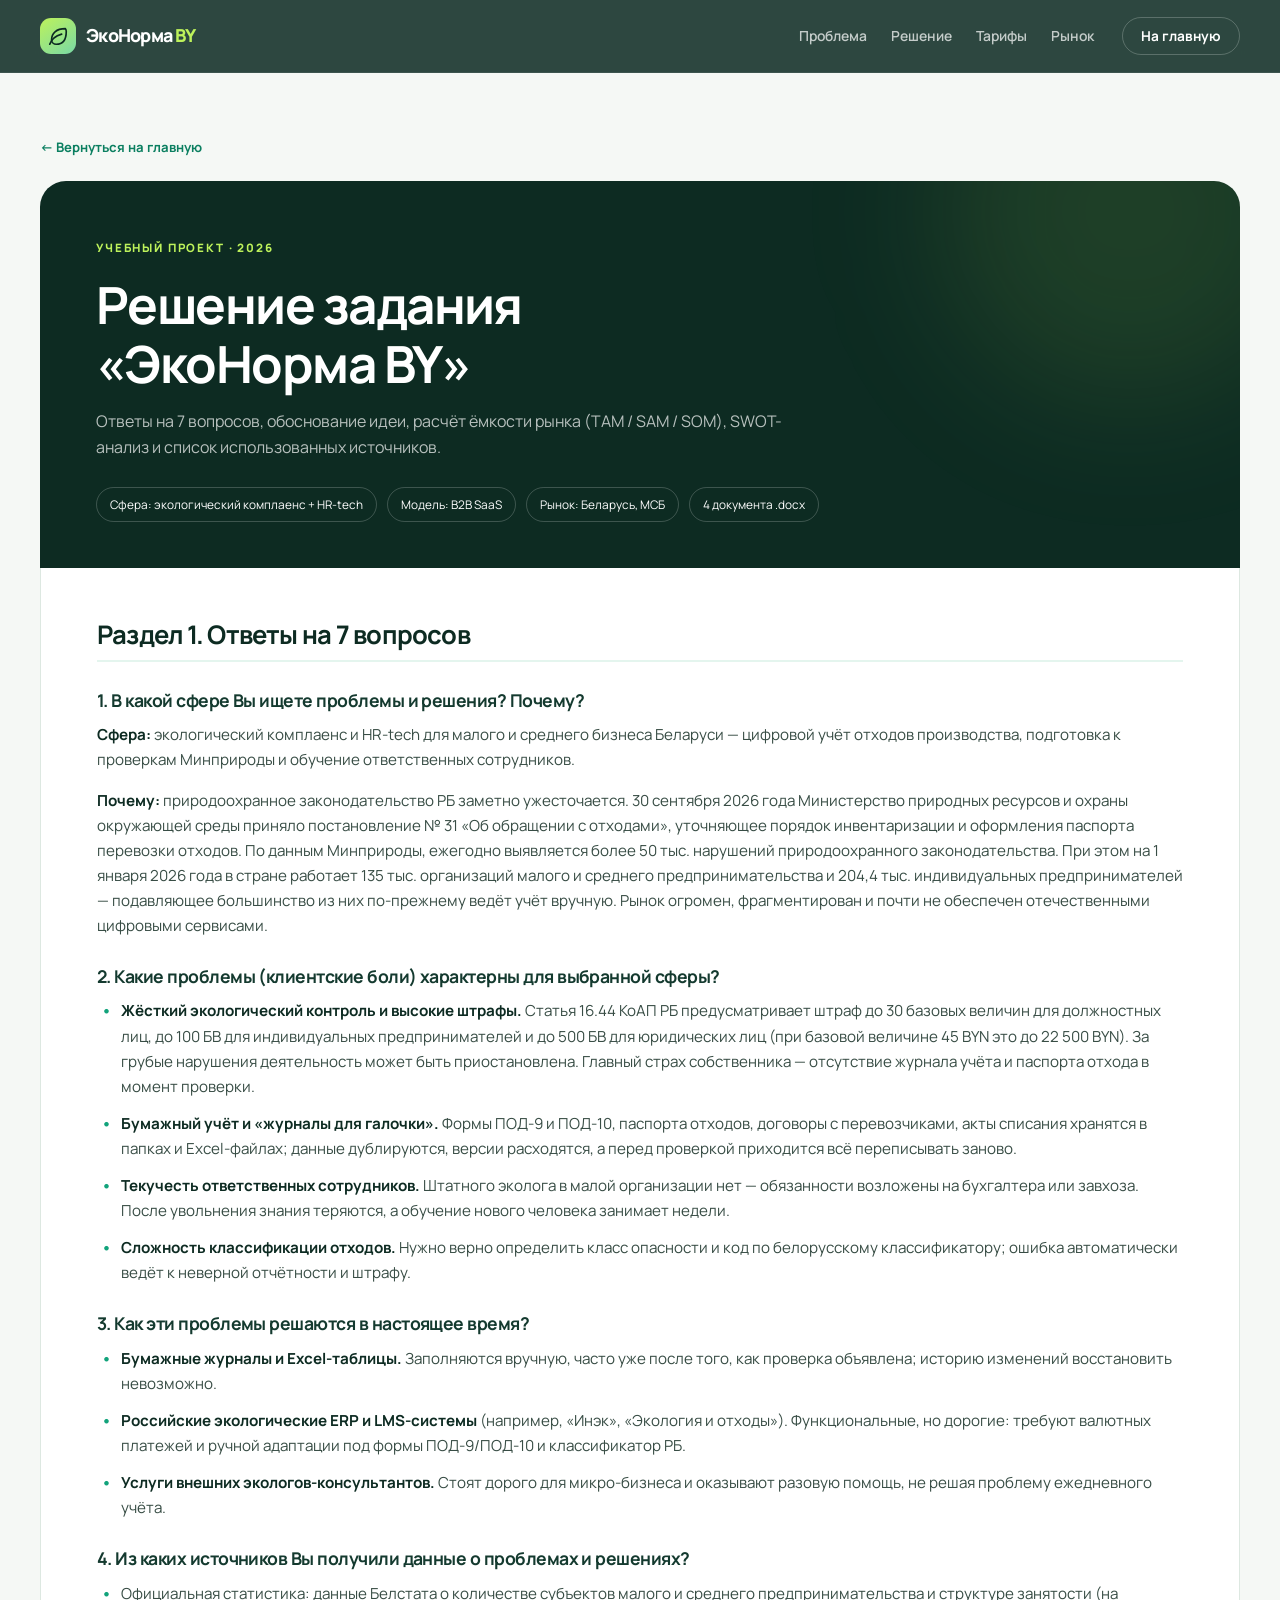
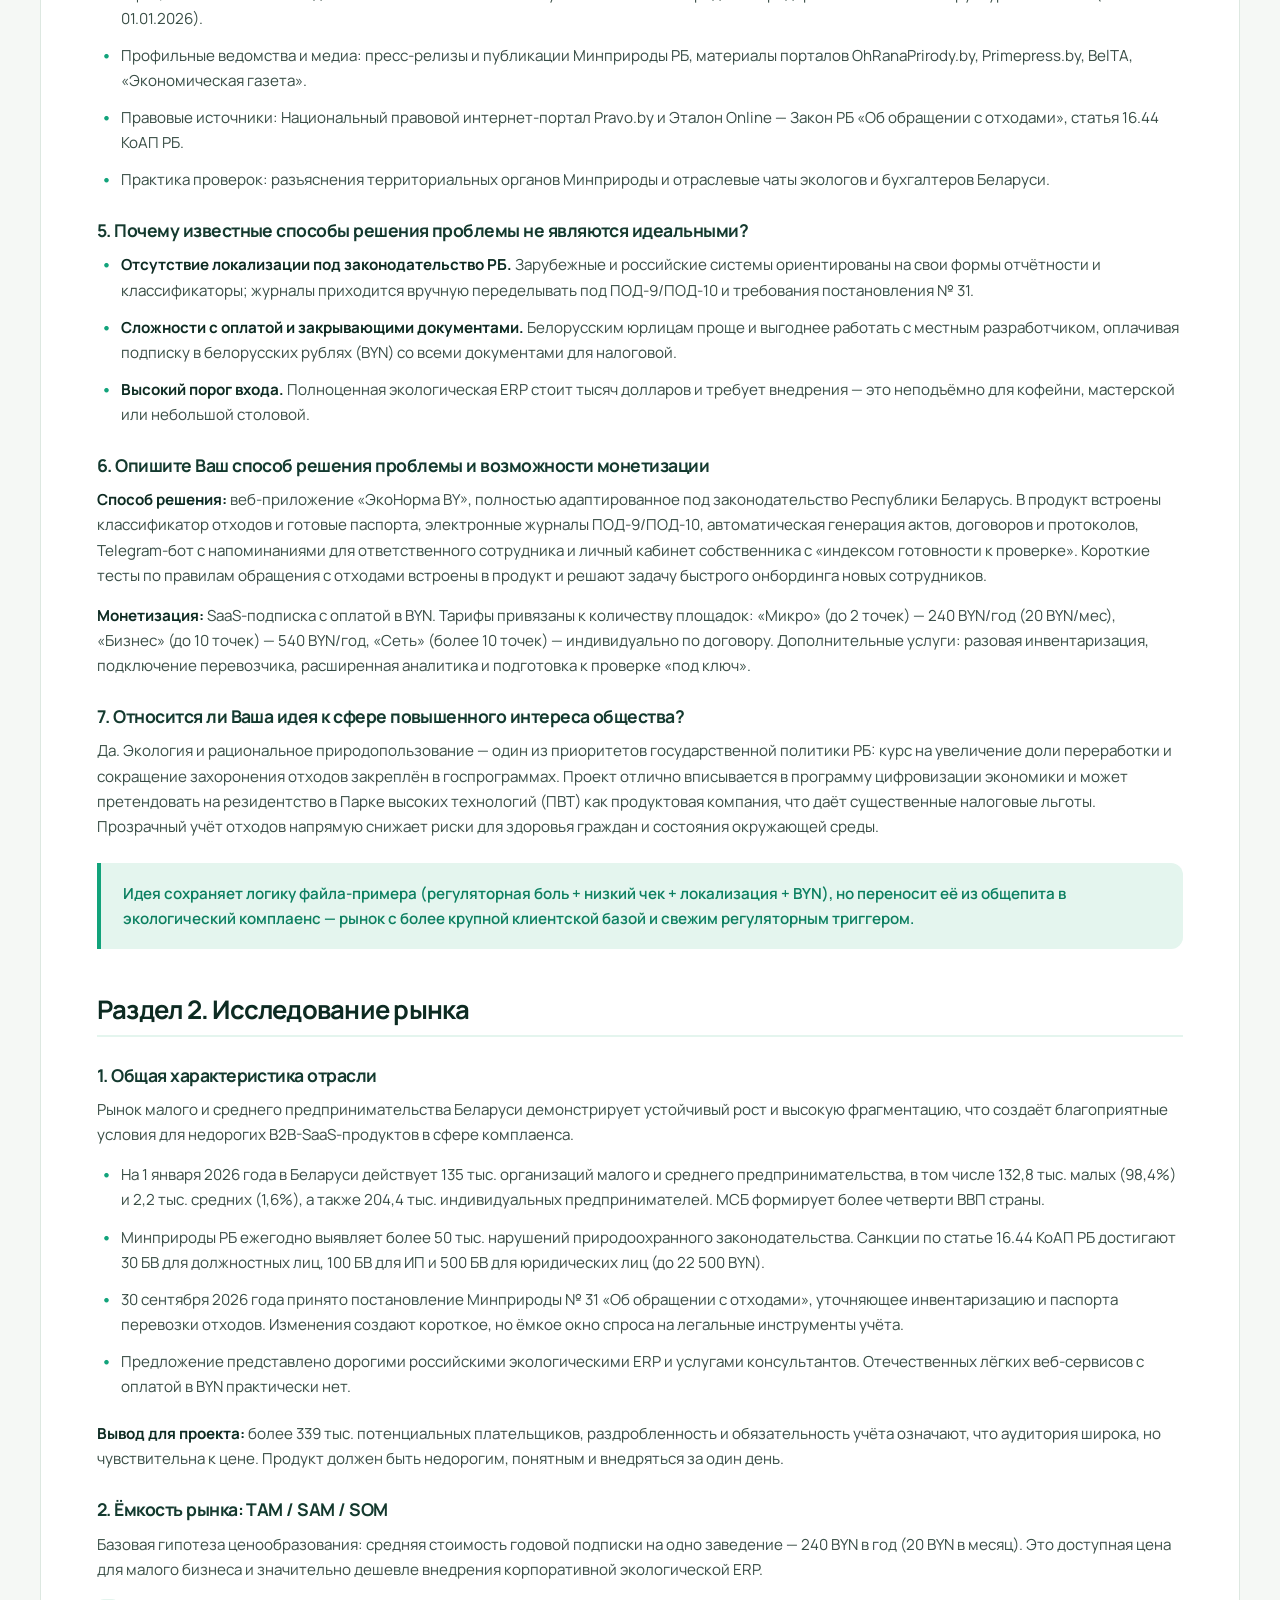
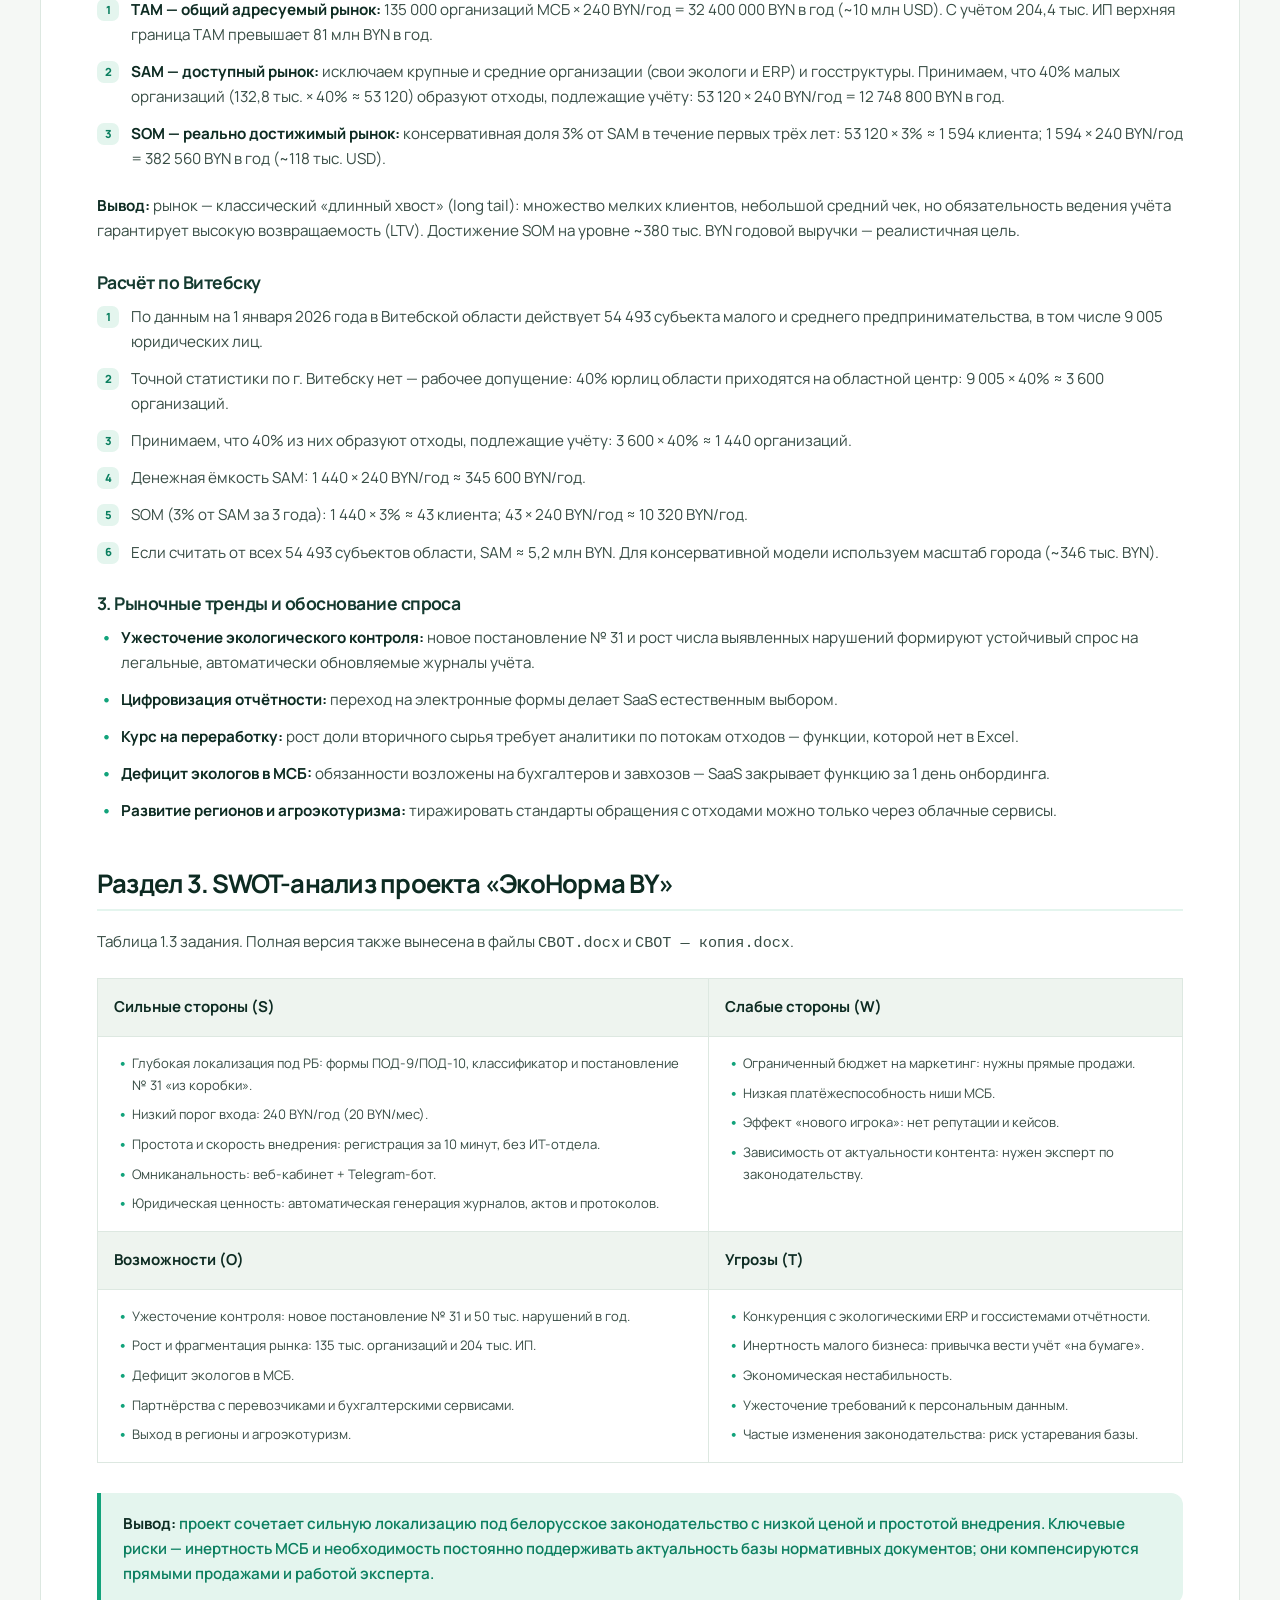
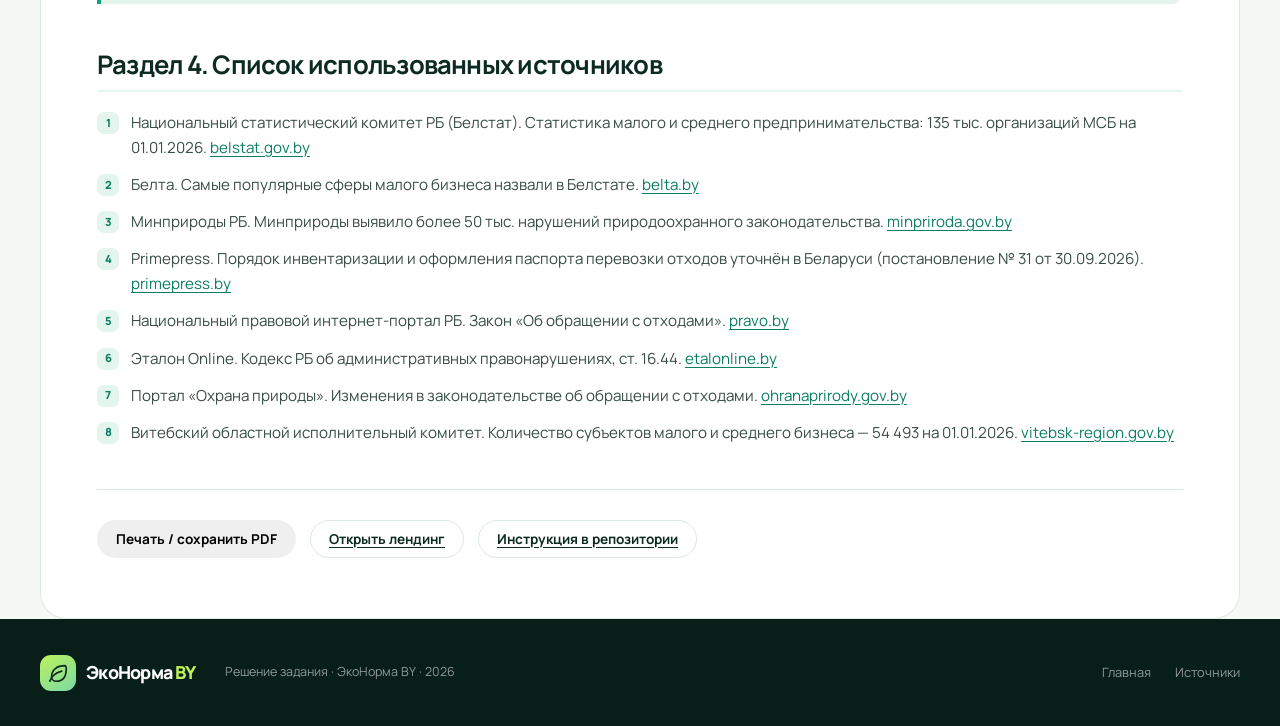
==== reshenie.html @ dafb64b1 "Add NeuroHR-style startup deliverables: 4 docs, landing page, solution and docs generator" ====
<!DOCTYPE html>
<html lang="ru">
<head>
  <meta charset="UTF-8">
  <meta name="viewport" content="width=device-width, initial-scale=1.0">
  <meta name="description" content="Полное решение задания: проект «ЭкоНорма BY» — 7 вопросов, исследование рынка TAM/SAM/SOM, SWOT-анализ и источники.">
  <title>Решение задания — ЭкоНорма BY</title>
  <link rel="icon" href="data:image/svg+xml,%3Csvg xmlns='http://www.w3.org/2000/svg' viewBox='0 0 32 32'%3E%3Crect width='32' height='32' rx='9' fill='%230c2a22'/%3E%3Cpath d='M25 7C14 7 8 12 8 20a6 6 0 0 0 6 6c8 0 12-6 12-16 0-2-1-3-1-3z' fill='none' stroke='%23bdf25b' stroke-width='2'/%3E%3C/svg%3E">
  <link rel="preconnect" href="https://fonts.googleapis.com">
  <link rel="preconnect" href="https://fonts.gstatic.com" crossorigin>
  <link href="https://fonts.googleapis.com/css2?family=Manrope:wght@400;500;600;700;800&amp;display=swap" rel="stylesheet">
  <link rel="stylesheet" href="assets/styles.css">
  <script src="assets/app.js" defer></script>
</head>
<body>
  <a class="skip-link" href="#doc">Перейти к содержимому</a>

  <header class="site-header" id="top">
    <div class="container header-inner">
      <a class="brand" href="index.html" aria-label="ЭкоНорма BY — на главную">
        <span class="brand-mark" aria-hidden="true">
          <svg viewBox="0 0 24 24" fill="none" stroke="currentColor" stroke-width="1.8" stroke-linecap="round" stroke-linejoin="round"><path d="M20 4C10 4 5 9 5 16a5 5 0 0 0 5 5c7 0 11-5 11-14 0-2-1-3-1-3z"/><path d="M3 21c2-6 6-9 13-11"/></svg>
        </span>
        <span class="brand-name">ЭкоНорма<span class="brand-suffix">BY</span></span>
      </a>
      <nav class="nav" id="nav" aria-label="Основная навигация">
        <a href="index.html#problem">Проблема</a>
        <a href="index.html#solution">Решение</a>
        <a href="index.html#tariffs">Тарифы</a>
        <a href="index.html#market">Рынок</a>
      </nav>
      <div class="header-actions">
        <a class="btn btn-sm btn-ghost" href="index.html">На главную</a>
        <button class="menu-toggle" type="button" aria-label="Открыть меню" aria-expanded="false" aria-controls="nav">
          <span></span><span></span><span></span>
        </button>
      </div>
    </div>
  </header>

  <main id="doc">
    <div class="solution-hero">
      <div class="container">
        <a class="back-link" href="index.html">← Вернуться на главную</a>
        <div class="solution-hero-card">
          <span class="kicker">Учебный проект · 2026</span>
          <h1>Решение задания<br>«ЭкоНорма BY»</h1>
          <p>Ответы на 7 вопросов, обоснование идеи, расчёт ёмкости рынка (TAM / SAM / SOM), SWOT-анализ и список использованных источников.</p>
          <div class="doc-meta">
            <span>Сфера: экологический комплаенс + HR-tech</span>
            <span>Модель: B2B SaaS</span>
            <span>Рынок: Беларусь, МСБ</span>
            <span>4 документа .docx</span>
          </div>
        </div>

        <article class="doc-body">
          <!-- ============ 7 ВОПРОСОВ ============ -->
          <h2>Раздел 1. Ответы на 7 вопросов</h2>

          <h3>1. В какой сфере Вы ищете проблемы и решения? Почему?</h3>
          <p><strong>Сфера:</strong> экологический комплаенс и HR-tech для малого и среднего бизнеса Беларуси — цифровой учёт отходов производства, подготовка к проверкам Минприроды и обучение ответственных сотрудников.</p>
          <p><strong>Почему:</strong> природоохранное законодательство РБ заметно ужесточается. 30 сентября 2026 года Министерство природных ресурсов и охраны окружающей среды приняло постановление № 31 «Об обращении с отходами», уточняющее порядок инвентаризации и оформления паспорта перевозки отходов. По данным Минприроды, ежегодно выявляется более 50 тыс. нарушений природоохранного законодательства. При этом на 1 января 2026 года в стране работает 135 тыс. организаций малого и среднего предпринимательства и 204,4 тыс. индивидуальных предпринимателей — подавляющее большинство из них по-прежнему ведёт учёт вручную. Рынок огромен, фрагментирован и почти не обеспечен отечественными цифровыми сервисами.</p>

          <h3>2. Какие проблемы (клиентские боли) характерны для выбранной сферы?</h3>
          <ul>
            <li><strong>Жёсткий экологический контроль и высокие штрафы.</strong> Статья 16.44 КоАП РБ предусматривает штраф до 30 базовых величин для должностных лиц, до 100 БВ для индивидуальных предпринимателей и до 500 БВ для юридических лиц (при базовой величине 45 BYN это до 22 500 BYN). За грубые нарушения деятельность может быть приостановлена. Главный страх собственника — отсутствие журнала учёта и паспорта отхода в момент проверки.</li>
            <li><strong>Бумажный учёт и «журналы для галочки».</strong> Формы ПОД-9 и ПОД-10, паспорта отходов, договоры с перевозчиками, акты списания хранятся в папках и Excel-файлах; данные дублируются, версии расходятся, а перед проверкой приходится всё переписывать заново.</li>
            <li><strong>Текучесть ответственных сотрудников.</strong> Штатного эколога в малой организации нет — обязанности возложены на бухгалтера или завхоза. После увольнения знания теряются, а обучение нового человека занимает недели.</li>
            <li><strong>Сложность классификации отходов.</strong> Нужно верно определить класс опасности и код по белорусскому классификатору; ошибка автоматически ведёт к неверной отчётности и штрафу.</li>
          </ul>

          <h3>3. Как эти проблемы решаются в настоящее время?</h3>
          <ul>
            <li><strong>Бумажные журналы и Excel-таблицы.</strong> Заполняются вручную, часто уже после того, как проверка объявлена; историю изменений восстановить невозможно.</li>
            <li><strong>Российские экологические ERP и LMS-системы</strong> (например, «Инэк», «Экология и отходы»). Функциональные, но дорогие: требуют валютных платежей и ручной адаптации под формы ПОД-9/ПОД-10 и классификатор РБ.</li>
            <li><strong>Услуги внешних экологов-консультантов.</strong> Стоят дорого для микро-бизнеса и оказывают разовую помощь, не решая проблему ежедневного учёта.</li>
          </ul>

          <h3>4. Из каких источников Вы получили данные о проблемах и решениях?</h3>
          <ul>
            <li>Официальная статистика: данные Белстата о количестве субъектов малого и среднего предпринимательства и структуре занятости (на 01.01.2026).</li>
            <li>Профильные ведомства и медиа: пресс-релизы и публикации Минприроды РБ, материалы порталов OhRanaPrirody.by, Primepress.by, BelTA, «Экономическая газета».</li>
            <li>Правовые источники: Национальный правовой интернет-портал Pravo.by и Эталон Online — Закон РБ «Об обращении с отходами», статья 16.44 КоАП РБ.</li>
            <li>Практика проверок: разъяснения территориальных органов Минприроды и отраслевые чаты экологов и бухгалтеров Беларуси.</li>
          </ul>

          <h3>5. Почему известные способы решения проблемы не являются идеальными?</h3>
          <ul>
            <li><strong>Отсутствие локализации под законодательство РБ.</strong> Зарубежные и российские системы ориентированы на свои формы отчётности и классификаторы; журналы приходится вручную переделывать под ПОД-9/ПОД-10 и требования постановления № 31.</li>
            <li><strong>Сложности с оплатой и закрывающими документами.</strong> Белорусским юрлицам проще и выгоднее работать с местным разработчиком, оплачивая подписку в белорусских рублях (BYN) со всеми документами для налоговой.</li>
            <li><strong>Высокий порог входа.</strong> Полноценная экологическая ERP стоит тысяч долларов и требует внедрения — это неподъёмно для кофейни, мастерской или небольшой столовой.</li>
          </ul>

          <h3>6. Опишите Ваш способ решения проблемы и возможности монетизации</h3>
          <p><strong>Способ решения:</strong> веб-приложение «ЭкоНорма BY», полностью адаптированное под законодательство Республики Беларусь. В продукт встроены классификатор отходов и готовые паспорта, электронные журналы ПОД-9/ПОД-10, автоматическая генерация актов, договоров и протоколов, Telegram-бот с напоминаниями для ответственного сотрудника и личный кабинет собственника с «индексом готовности к проверке». Короткие тесты по правилам обращения с отходами встроены в продукт и решают задачу быстрого онбординга новых сотрудников.</p>
          <p><strong>Монетизация:</strong> SaaS-подписка с оплатой в BYN. Тарифы привязаны к количеству площадок: «Микро» (до 2 точек) — 240 BYN/год (20 BYN/мес), «Бизнес» (до 10 точек) — 540 BYN/год, «Сеть» (более 10 точек) — индивидуально по договору. Дополнительные услуги: разовая инвентаризация, подключение перевозчика, расширенная аналитика и подготовка к проверке «под ключ».</p>

          <h3>7. Относится ли Ваша идея к сфере повышенного интереса общества?</h3>
          <p>Да. Экология и рациональное природопользование — один из приоритетов государственной политики РБ: курс на увеличение доли переработки и сокращение захоронения отходов закреплён в госпрограммах. Проект отлично вписывается в программу цифровизации экономики и может претендовать на резидентство в Парке высоких технологий (ПВТ) как продуктовая компания, что даёт существенные налоговые льготы. Прозрачный учёт отходов напрямую снижает риски для здоровья граждан и состояния окружающей среды.</p>

          <div class="callout"><p>Идея сохраняет логику файла-примера (регуляторная боль + низкий чек + локализация + BYN), но переносит её из общепита в экологический комплаенс — рынок с более крупной клиентской базой и свежим регуляторным триггером.</p></div>

          <!-- ============ РЫНОК ============ -->
          <h2>Раздел 2. Исследование рынка</h2>

          <h3>1. Общая характеристика отрасли</h3>
          <p>Рынок малого и среднего предпринимательства Беларуси демонстрирует устойчивый рост и высокую фрагментацию, что создаёт благоприятные условия для недорогих B2B-SaaS-продуктов в сфере комплаенса.</p>
          <ul>
            <li>На 1 января 2026 года в Беларуси действует 135 тыс. организаций малого и среднего предпринимательства, в том числе 132,8 тыс. малых (98,4%) и 2,2 тыс. средних (1,6%), а также 204,4 тыс. индивидуальных предпринимателей. МСБ формирует более четверти ВВП страны.</li>
            <li>Минприроды РБ ежегодно выявляет более 50 тыс. нарушений природоохранного законодательства. Санкции по статье 16.44 КоАП РБ достигают 30 БВ для должностных лиц, 100 БВ для ИП и 500 БВ для юридических лиц (до 22 500 BYN).</li>
            <li>30 сентября 2026 года принято постановление Минприроды № 31 «Об обращении с отходами», уточняющее инвентаризацию и паспорта перевозки отходов. Изменения создают короткое, но ёмкое окно спроса на легальные инструменты учёта.</li>
            <li>Предложение представлено дорогими российскими экологическими ERP и услугами консультантов. Отечественных лёгких веб-сервисов с оплатой в BYN практически нет.</li>
          </ul>
          <p><strong>Вывод для проекта:</strong> более 339 тыс. потенциальных плательщиков, раздробленность и обязательность учёта означают, что аудитория широка, но чувствительна к цене. Продукт должен быть недорогим, понятным и внедряться за один день.</p>

          <h3>2. Ёмкость рынка: TAM / SAM / SOM</h3>
          <p>Базовая гипотеза ценообразования: средняя стоимость годовой подписки на одно заведение — 240 BYN в год (20 BYN в месяц). Это доступная цена для малого бизнеса и значительно дешевле внедрения корпоративной экологической ERP.</p>
          <ol>
            <li><strong>TAM — общий адресуемый рынок:</strong> 135 000 организаций МСБ × 240 BYN/год = 32 400 000 BYN в год (~10 млн USD). С учётом 204,4 тыс. ИП верхняя граница TAM превышает 81 млн BYN в год.</li>
            <li><strong>SAM — доступный рынок:</strong> исключаем крупные и средние организации (свои экологи и ERP) и госструктуры. Принимаем, что 40% малых организаций (132,8 тыс. × 40% ≈ 53 120) образуют отходы, подлежащие учёту: 53 120 × 240 BYN/год = 12 748 800 BYN в год.</li>
            <li><strong>SOM — реально достижимый рынок:</strong> консервативная доля 3% от SAM в течение первых трёх лет: 53 120 × 3% ≈ 1 594 клиента; 1 594 × 240 BYN/год = 382 560 BYN в год (~118 тыс. USD).</li>
          </ol>
          <p><strong>Вывод:</strong> рынок — классический «длинный хвост» (long tail): множество мелких клиентов, небольшой средний чек, но обязательность ведения учёта гарантирует высокую возвращаемость (LTV). Достижение SOM на уровне ~380 тыс. BYN годовой выручки — реалистичная цель.</p>

          <h3>Расчёт по Витебску</h3>
          <ol>
            <li>По данным на 1 января 2026 года в Витебской области действует 54 493 субъекта малого и среднего предпринимательства, в том числе 9 005 юридических лиц.</li>
            <li>Точной статистики по г. Витебску нет — рабочее допущение: 40% юрлиц области приходятся на областной центр: 9 005 × 40% ≈ 3 600 организаций.</li>
            <li>Принимаем, что 40% из них образуют отходы, подлежащие учёту: 3 600 × 40% ≈ 1 440 организаций.</li>
            <li>Денежная ёмкость SAM: 1 440 × 240 BYN/год ≈ 345 600 BYN/год.</li>
            <li>SOM (3% от SAM за 3 года): 1 440 × 3% ≈ 43 клиента; 43 × 240 BYN/год ≈ 10 320 BYN/год.</li>
            <li>Если считать от всех 54 493 субъектов области, SAM ≈ 5,2 млн BYN. Для консервативной модели используем масштаб города (~346 тыс. BYN).</li>
          </ol>

          <h3>3. Рыночные тренды и обоснование спроса</h3>
          <ul>
            <li><strong>Ужесточение экологического контроля:</strong> новое постановление № 31 и рост числа выявленных нарушений формируют устойчивый спрос на легальные, автоматически обновляемые журналы учёта.</li>
            <li><strong>Цифровизация отчётности:</strong> переход на электронные формы делает SaaS естественным выбором.</li>
            <li><strong>Курс на переработку:</strong> рост доли вторичного сырья требует аналитики по потокам отходов — функции, которой нет в Excel.</li>
            <li><strong>Дефицит экологов в МСБ:</strong> обязанности возложены на бухгалтеров и завхозов — SaaS закрывает функцию за 1 день онбординга.</li>
            <li><strong>Развитие регионов и агроэкотуризма:</strong> тиражировать стандарты обращения с отходами можно только через облачные сервисы.</li>
          </ul>

          <!-- ============ SWOT ============ -->
          <h2>Раздел 3. SWOT-анализ проекта «ЭкоНорма BY»</h2>
          <p>Таблица 1.3 задания. Полная версия также вынесена в файлы <code>СВОТ.docx</code> и <code>СВОТ — копия.docx</code>.</p>
          <table class="doc-table">
            <thead>
              <tr><th>Сильные стороны (S)</th><th>Слабые стороны (W)</th></tr>
            </thead>
            <tbody>
              <tr>
                <td><ul>
                  <li>Глубокая локализация под РБ: формы ПОД-9/ПОД-10, классификатор и постановление № 31 «из коробки».</li>
                  <li>Низкий порог входа: 240 BYN/год (20 BYN/мес).</li>
                  <li>Простота и скорость внедрения: регистрация за 10 минут, без ИТ-отдела.</li>
                  <li>Омниканальность: веб-кабинет + Telegram-бот.</li>
                  <li>Юридическая ценность: автоматическая генерация журналов, актов и протоколов.</li>
                </ul></td>
                <td><ul>
                  <li>Ограниченный бюджет на маркетинг: нужны прямые продажи.</li>
                  <li>Низкая платёжеспособность ниши МСБ.</li>
                  <li>Эффект «нового игрока»: нет репутации и кейсов.</li>
                  <li>Зависимость от актуальности контента: нужен эксперт по законодательству.</li>
                </ul></td>
              </tr>
              <tr>
                <th>Возможности (O)</th><th>Угрозы (T)</th>
              </tr>
              <tr>
                <td><ul>
                  <li>Ужесточение контроля: новое постановление № 31 и 50 тыс. нарушений в год.</li>
                  <li>Рост и фрагментация рынка: 135 тыс. организаций и 204 тыс. ИП.</li>
                  <li>Дефицит экологов в МСБ.</li>
                  <li>Партнёрства с перевозчиками и бухгалтерскими сервисами.</li>
                  <li>Выход в регионы и агроэкотуризм.</li>
                </ul></td>
                <td><ul>
                  <li>Конкуренция с экологическими ERP и госсистемами отчётности.</li>
                  <li>Инертность малого бизнеса: привычка вести учёт «на бумаге».</li>
                  <li>Экономическая нестабильность.</li>
                  <li>Ужесточение требований к персональным данным.</li>
                  <li>Частые изменения законодательства: риск устаревания базы.</li>
                </ul></td>
              </tr>
            </tbody>
          </table>
          <div class="callout"><p><strong>Вывод:</strong> проект сочетает сильную локализацию под белорусское законодательство с низкой ценой и простотой внедрения. Ключевые риски — инертность МСБ и необходимость постоянно поддерживать актуальность базы нормативных документов; они компенсируются прямыми продажами и работой эксперта.</p></div>

          <!-- ============ ИСТОЧНИКИ ============ -->
          <h2>Раздел 4. Список использованных источников</h2>
          <ol>
            <li>Национальный статистический комитет РБ (Белстат). Статистика малого и среднего предпринимательства: 135 тыс. организаций МСБ на 01.01.2026. <a href="https://www.belstat.gov.by/" target="_blank" rel="noopener">belstat.gov.by</a></li>
            <li>Белта. Самые популярные сферы малого бизнеса назвали в Белстате. <a href="https://belta.by/" target="_blank" rel="noopener">belta.by</a></li>
            <li>Минприроды РБ. Минприроды выявило более 50 тыс. нарушений природоохранного законодательства. <a href="https://minpriroda.gov.by/ru/news-ru/view/minprirody-vyjavilo-bolee-50-tys-narushenij-prirodooxrannogo-zakonodatelstva-5331/" target="_blank" rel="noopener">minpriroda.gov.by</a></li>
            <li>Primepress. Порядок инвентаризации и оформления паспорта перевозки отходов уточнён в Беларуси (постановление № 31 от 30.09.2026). <a href="https://primepress.by/news/ekonomika/poryadok_inventarizatsii_i_oformleniya_pasporta_perevozki_otkhodov_proizvodstva_utochnen_v_belarusi-57288" target="_blank" rel="noopener">primepress.by</a></li>
            <li>Национальный правовой интернет-портал РБ. Закон «Об обращении с отходами». <a href="https://pravo.by/document?guid=3871&amp;p0=h10700271" target="_blank" rel="noopener">pravo.by</a></li>
            <li>Эталон Online. Кодекс РБ об административных правонарушениях, ст. 16.44. <a href="https://etalonline.by/document?regnum=hk2100091" target="_blank" rel="noopener">etalonline.by</a></li>
            <li>Портал «Охрана природы». Изменения в законодательстве об обращении с отходами. <a href="https://ohranaprirody.gov.by/chto-izmenitsya-v-zakonodatelstve-ob-obrashhenii-s-othodami/" target="_blank" rel="noopener">ohranaprirody.gov.by</a></li>
            <li>Витебский областной исполнительный комитет. Количество субъектов малого и среднего бизнеса — 54 493 на 01.01.2026. <a href="https://vitebsk-region.gov.by/ekonomika/predprinimatelstvo/en" target="_blank" rel="noopener">vitebsk-region.gov.by</a></li>
          </ol>

          <div class="doc-footer-actions">
            <button class="btn btn-sm" type="button" onclick="window.print()">Печать / сохранить PDF</button>
            <a class="btn btn-sm btn-outline" href="index.html">Открыть лендинг</a>
            <a class="btn btn-sm btn-outline" href="README.md">Инструкция в репозитории</a>
          </div>
        </article>
      </div>
    </div>
  </main>

  <footer class="footer">
    <div class="container footer-inner">
      <a class="brand" href="index.html">
        <span class="brand-mark" aria-hidden="true">
          <svg viewBox="0 0 24 24" fill="none" stroke="currentColor" stroke-width="1.8" stroke-linecap="round" stroke-linejoin="round"><path d="M20 4C10 4 5 9 5 16a5 5 0 0 0 5 5c7 0 11-5 11-14 0-2-1-3-1-3z"/><path d="M3 21c2-6 6-9 13-11"/></svg>
        </span>
        <span class="brand-name">ЭкоНорма<span class="brand-suffix">BY</span></span>
      </a>
      <p>Решение задания · ЭкоНорма BY · 2026</p>
      <div class="footer-links"><a href="index.html">Главная</a><a href="index.html#sources">Источники</a></div>
    </div>
  </footer>
</body>
</html>
---- assets/styles.css ----
/* ============================================================
   ЭкоНорма BY — стили лендинга
   ============================================================ */

:root {
  --ink: #0d2b22;
  --ink-2: #143a2f;
  --green: #12a37b;
  --green-dark: #0b7f60;
  --green-soft: #e4f5ee;
  --lime: #bdf25b;
  --bg: #f5f8f5;
  --surface: #ffffff;
  --tint: #eef4ef;
  --muted: #5d716a;
  --line: #dde8e1;
  --red: #d95a4a;
  --amber: #d9902b;
  --blue: #3d7fd6;
  --shadow-sm: 0 4px 18px rgba(13, 43, 34, .06);
  --shadow-md: 0 18px 50px rgba(13, 43, 34, .10);
  --shadow-lg: 0 40px 90px rgba(4, 28, 21, .28);
  --radius: 18px;
  --radius-lg: 26px;
  --font: "Manrope", -apple-system, BlinkMacSystemFont, "Segoe UI", Roboto, "Helvetica Neue", Arial, sans-serif;
}

*, *::before, *::after { box-sizing: border-box; }

html { scroll-behavior: smooth; scroll-padding-top: 84px; }

body {
  margin: 0;
  font-family: var(--font);
  color: var(--ink);
  background: var(--bg);
  line-height: 1.65;
  -webkit-font-smoothing: antialiased;
  overflow-x: hidden;
}

img, svg { display: block; max-width: 100%; }
a { color: inherit; text-decoration: none; }
button, input { font: inherit; }
h1, h2, h3, p, ul, ol { margin-top: 0; }
h1, h2, h3 { line-height: 1.16; letter-spacing: -.03em; }
ul, ol { padding-left: 0; list-style: none; }

.sr-only {
  position: absolute; width: 1px; height: 1px; padding: 0; margin: -1px;
  overflow: hidden; clip: rect(0, 0, 0, 0); white-space: nowrap; border: 0;
}

.skip-link {
  position: fixed; top: -60px; left: 16px; z-index: 1000;
  background: var(--lime); color: var(--ink); padding: 10px 16px; border-radius: 8px;
  font-weight: 700; transition: top .2s;
}
.skip-link:focus { top: 12px; }

:focus-visible { outline: 3px solid var(--lime); outline-offset: 3px; }

.container { width: min(1200px, calc(100% - 48px)); margin-inline: auto; }

/* ---------------- Buttons ---------------- */
.btn {
  display: inline-flex; align-items: center; justify-content: center; gap: 10px;
  min-height: 52px; padding: 0 26px; border-radius: 100px; border: 1px solid transparent;
  font-weight: 700; font-size: .95rem; cursor: pointer; white-space: nowrap;
  transition: transform .2s, background .2s, border-color .2s, box-shadow .2s;
}
.btn svg { width: 18px; height: 18px; transition: transform .2s; }
.btn:hover svg { transform: translateX(4px); }
.btn:hover { transform: translateY(-2px); }
.btn:active { transform: translateY(0); }
.btn-sm { min-height: 38px; padding: 0 18px; font-size: .85rem; }
.btn-block { width: 100%; }
.btn-primary { background: var(--lime); color: #102d24; box-shadow: 0 10px 26px rgba(189, 242, 91, .18); }
.btn-primary:hover { background: #c9fa6c; box-shadow: 0 14px 34px rgba(189, 242, 91, .3); }
.btn-outline { border-color: rgba(255, 255, 255, .3); color: #fff; background: rgba(255, 255, 255, .04); }
.btn-outline:hover { border-color: var(--lime); color: var(--lime); background: rgba(189, 242, 91, .07); }
.btn-ghost { border-color: rgba(255, 255, 255, .22); color: #fff; }
.btn-ghost:hover { border-color: var(--lime); color: var(--lime); }

/* ---------------- Header ---------------- */
.site-header {
  position: sticky; top: 0; z-index: 100;
  background: rgba(12, 42, 34, .86);
  backdrop-filter: blur(16px); -webkit-backdrop-filter: blur(16px);
  border-bottom: 1px solid rgba(255, 255, 255, .08);
  transition: background .25s, box-shadow .25s;
}
.site-header.scrolled { background: rgba(9, 34, 27, .96); box-shadow: 0 10px 30px rgba(0, 0, 0, .18); }
.header-inner { display: flex; align-items: center; gap: 28px; min-height: 72px; }
.brand { display: inline-flex; align-items: center; gap: 10px; flex: 0 0 auto; }
.brand-mark {
  width: 36px; height: 36px; display: grid; place-items: center; border-radius: 11px;
  background: linear-gradient(145deg, var(--lime), #79d9a6); color: #0c2a22;
}
.brand-mark svg { width: 22px; height: 22px; }
.brand-name { color: #fff; font-size: 1.12rem; font-weight: 800; letter-spacing: -.04em; }
.brand-suffix { color: var(--lime); margin-left: 3px; }
.nav { display: flex; align-items: center; gap: 24px; margin-left: auto; }
.nav a {
  color: rgba(255, 255, 255, .72); font-size: .87rem; font-weight: 600;
  padding: 6px 0; position: relative; transition: color .2s;
}
.nav a::after {
  content: ""; position: absolute; left: 0; right: 100%; bottom: 0; height: 2px;
  background: var(--lime); transition: right .25s;
}
.nav a:hover, .nav a.active { color: #fff; }
.nav a:hover::after, .nav a.active::after { right: 0; }
.header-actions { display: flex; align-items: center; gap: 12px; }
.menu-toggle {
  display: none; width: 40px; height: 40px; border-radius: 10px;
  background: rgba(255, 255, 255, .08); border: 1px solid rgba(255, 255, 255, .16);
  cursor: pointer; padding: 10px;
}
.menu-toggle span { display: block; height: 2px; background: #fff; border-radius: 2px; margin: 4px 0; transition: .25s; }

/* ---------------- Hero ---------------- */
.hero {
  position: relative; overflow: hidden; padding: 84px 0 96px;
  background:
    radial-gradient(1000px 620px at 82% 12%, rgba(18, 163, 123, .28), transparent 60%),
    linear-gradient(150deg, #0c2a22 0%, #0a211b 55%, #103b2e 100%);
  color: #fff;
}
.hero::after {
  content: ""; position: absolute; inset: 0; pointer-events: none; opacity: .35;
  background-image: radial-gradient(rgba(255, 255, 255, .13) 1px, transparent 1px);
  background-size: 28px 28px;
  mask-image: linear-gradient(to bottom, #000, transparent 70%);
}
.hero-glow { position: absolute; border-radius: 50%; filter: blur(90px); pointer-events: none; }
.hero-glow-one { width: 420px; height: 420px; background: rgba(189, 242, 91, .14); top: -160px; left: 8%; }
.hero-glow-two { width: 380px; height: 380px; background: rgba(18, 163, 123, .22); bottom: -200px; right: 12%; }
.hero-grid {
  position: relative; z-index: 2; display: grid; grid-template-columns: 1.04fr .96fr;
  gap: 72px; align-items: center;
}
.eyebrow, .kicker {
  display: inline-flex; align-items: center; gap: 9px; text-transform: uppercase;
  letter-spacing: .16em; font-size: .72rem; font-weight: 800; color: var(--lime);
}
.eyebrow { padding: 8px 14px; border: 1px solid rgba(189, 242, 91, .28); border-radius: 100px; background: rgba(189, 242, 91, .06); }
.pulse { width: 7px; height: 7px; border-radius: 50%; background: var(--lime); box-shadow: 0 0 0 4px rgba(189, 242, 91, .14); }
.hero h1 { font-size: clamp(2.6rem, 5vw, 4.35rem); font-weight: 800; margin: 26px 0 22px; letter-spacing: -.055em; }
.hero h1 span { color: var(--lime); }
.hero-lead { max-width: 560px; color: rgba(255, 255, 255, .74); font-size: 1.06rem; margin-bottom: 34px; }
.hero-actions { display: flex; flex-wrap: wrap; gap: 14px; }
.hero-footnote { margin: 20px 0 0; font-size: .78rem; color: rgba(255, 255, 255, .46); }

/* ---------------- Mock dashboard ---------------- */
.hero-visual { position: relative; padding: 18px 0; }
.mock-window {
  background: #fff; border-radius: 20px; overflow: hidden; color: var(--ink);
  box-shadow: var(--shadow-lg); transform: perspective(1400px) rotateY(-5deg) rotateX(2deg);
  transition: transform .5s;
}
.hero-visual:hover .mock-window { transform: perspective(1400px) rotateY(0) rotateX(0); }
.mock-topbar {
  display: flex; align-items: center; gap: 12px; padding: 12px 18px;
  background: #f2f6f3; border-bottom: 1px solid #e7eee9;
  font-size: .72rem; color: #8b9b94;
}
.mock-dots { display: flex; gap: 5px; }
.mock-dots i { width: 8px; height: 8px; border-radius: 50%; background: #d6e2da; }
.mock-dots i:first-child { background: #f0a89f; }
.mock-dots i:nth-child(2) { background: #f0cf92; }
.mock-lock { margin-left: auto; color: var(--green); font-weight: 700; }
.mock-body { padding: 24px; }
.mock-heading { display: flex; align-items: flex-start; justify-content: space-between; gap: 12px; }
.mock-heading small { display: block; color: #8b9b94; font-size: .72rem; }
.mock-heading strong { display: block; font-size: 1.15rem; margin-top: 2px; }
.mock-badge {
  background: var(--green-soft); color: var(--green-dark); font-size: .68rem; font-weight: 800;
  padding: 7px 10px; border-radius: 100px; white-space: nowrap;
}
.gauge-row { display: flex; align-items: center; gap: 22px; margin: 20px 0 18px; }
.gauge {
  flex: 0 0 116px; height: 116px; border-radius: 50%; display: grid; place-items: center;
  background: conic-gradient(var(--green) 0 92%, #eaf1ec 92% 100%);
  box-shadow: inset 0 0 0 1px rgba(0, 0, 0, .03);
}
.gauge-inner {
  width: 90px; height: 90px; border-radius: 50%; background: #fff; display: grid;
  place-content: center; text-align: center;
}
.gauge-inner strong { font-size: 1.9rem; letter-spacing: -.05em; line-height: 1; }
.gauge-inner strong span { font-size: 1rem; }
.gauge-inner small { font-size: .62rem; color: #8b9b94; }
.mock-list { flex: 1; display: grid; gap: 8px; margin: 0; font-size: .76rem; color: #42564e; }
.mock-list li { display: flex; align-items: center; gap: 8px; }
.mock-ok, .mock-warn {
  width: 18px; height: 18px; flex: 0 0 18px; border-radius: 50%; display: grid;
  place-items: center; font-size: .66rem; font-weight: 800;
  background: var(--green-soft); color: var(--green-dark);
}
.mock-warn { background: #fdf3e2; color: #b97a1c; }
.mock-chart {
  display: flex; align-items: flex-end; gap: 7px; height: 66px; padding: 10px 14px 0;
  border-radius: 12px; background: #f7faf8; border: 1px solid #eef3ef;
}
.mock-chart span {
  flex: 1; height: var(--h); border-radius: 5px 5px 0 0;
  background: linear-gradient(to top, var(--green), #6fd6ae);
}
.mock-toast {
  display: flex; align-items: center; gap: 11px; margin-top: 14px; padding: 12px 14px;
  border-radius: 12px; background: #0d2b22; color: #fff; font-size: .72rem; line-height: 1.45;
}
.mock-toast b { color: var(--lime); }
.toast-icon {
  width: 30px; height: 30px; flex: 0 0 30px; border-radius: 9px; display: grid; place-items: center;
  background: rgba(189, 242, 91, .14); color: var(--lime);
}
.float-chip {
  position: absolute; z-index: 3; padding: 10px 16px; border-radius: 100px;
  background: #fff; color: var(--ink); font-size: .78rem; font-weight: 800;
  box-shadow: var(--shadow-md); animation: float 5s ease-in-out infinite;
}
.float-chip-one { left: -26px; bottom: 60px; }
.float-chip-two { right: -20px; top: 32px; animation-delay: -2.5s; color: var(--green-dark); }
@keyframes float { 0%, 100% { transform: translateY(0); } 50% { transform: translateY(-10px); } }

/* ---------------- Stats ---------------- */
.stats { background: #fff; border-bottom: 1px solid var(--line); }
.stats-grid { display: grid; grid-template-columns: repeat(4, 1fr); }
.stat { padding: 32px 24px; text-align: center; border-right: 1px solid var(--line); }
.stat:last-child { border-right: 0; }
.stat strong { display: block; font-size: 2.5rem; font-weight: 800; letter-spacing: -.06em; color: var(--ink); line-height: 1; }
.stat span { display: block; margin-top: 8px; font-size: .78rem; color: var(--muted); }

/* ---------------- Sections ---------------- */
.section { padding: 104px 0; }
.section-tint { background: var(--tint); }
.section-head { max-width: 760px; margin: 0 auto 52px; text-align: center; }
.section-head-left { margin-left: 0; text-align: left; }
.section-head h2 { font-size: clamp(1.9rem, 3.4vw, 2.9rem); font-weight: 800; margin: 16px 0 14px; }
.section-head p { color: var(--muted); font-size: 1rem; margin-bottom: 0; }

/* ---------------- Cards ---------------- */
.cards { display: grid; gap: 22px; }
.cards-3 { grid-template-columns: repeat(3, 1fr); }
.card {
  background: var(--surface); border: 1px solid var(--line); border-radius: var(--radius);
  padding: 30px 28px; box-shadow: var(--shadow-sm);
  transition: transform .3s, box-shadow .3s, border-color .3s;
}
.card:hover { transform: translateY(-6px); box-shadow: var(--shadow-md); border-color: #c9ded1; }
.card-icon {
  width: 48px; height: 48px; border-radius: 14px; display: grid; place-items: center; margin-bottom: 22px;
}
.card-icon svg { width: 24px; height: 24px; }
.icon-red { background: #fdece9; color: var(--red); }
.icon-amber { background: #fdf3e2; color: #b97a1c; }
.icon-blue { background: #eaf1fd; color: var(--blue); }
.icon-green { background: var(--green-soft); color: var(--green-dark); }
.card h3 { font-size: 1.18rem; margin-bottom: 10px; }
.card p { color: var(--muted); font-size: .92rem; margin-bottom: 16px; }
.card-tag {
  display: inline-block; font-size: .73rem; font-weight: 700; color: var(--green-dark);
  background: var(--green-soft); padding: 6px 12px; border-radius: 100px;
}
.card.feature { padding-bottom: 26px; }
.card.feature p { margin-bottom: 0; }

/* ---------------- Compare ---------------- */
.compare { display: grid; grid-template-columns: 1fr 92px 1fr; gap: 0; align-items: stretch; }
.compare-col { background: #fff; border: 1px solid var(--line); padding: 34px 32px; }
.compare-col:first-child { border-radius: var(--radius) 0 0 var(--radius); }
.compare-col-accent { border-radius: 0 var(--radius) var(--radius) 0; background: #fffdf7; border-color: #f0e6cf; }
.compare-col h3 { font-size: 1.1rem; margin-bottom: 24px; }
.plain-list { display: grid; gap: 22px; }
.plain-list li { display: flex; gap: 16px; }
.plain-list li > span {
  flex: 0 0 32px; height: 32px; border-radius: 10px; display: grid; place-items: center;
  background: var(--tint); color: var(--green-dark); font-size: .8rem; font-weight: 800;
}
.compare-col-accent .plain-list li > span { background: #fbe9cf; color: #b97a1c; }
.plain-list b { display: block; font-size: .92rem; margin-bottom: 4px; }
.plain-list p { margin: 0; color: var(--muted); font-size: .85rem; }
.compare-divider { display: grid; place-items: center; background: transparent; }
.compare-divider span {
  width: 76px; height: 76px; border-radius: 50%; display: grid; place-content: center; text-align: center;
  background: var(--ink); color: var(--lime); font-size: .68rem; font-weight: 800;
  text-transform: uppercase; letter-spacing: .08em; line-height: 1.3; box-shadow: var(--shadow-md); z-index: 1;
}

/* ---------------- Steps ---------------- */
.steps { display: grid; grid-template-columns: repeat(4, 1fr); gap: 20px; counter-reset: step; }
.step { position: relative; padding: 28px 24px; background: #fff; border: 1px solid var(--line); border-radius: var(--radius); }
.step:not(:last-child)::after {
  content: ""; position: absolute; top: 44px; right: -16px; width: 16px; height: 2px;
  background: repeating-linear-gradient(to right, #b9cdc1 0 4px, transparent 4px 8px);
}
.step-num {
  display: grid; place-items: center; width: 44px; height: 44px; border-radius: 12px;
  background: var(--ink); color: var(--lime); font-weight: 800; font-size: .9rem; margin-bottom: 20px;
}
.step h3 { font-size: 1.05rem; margin-bottom: 8px; }
.step p { margin: 0; font-size: .86rem; color: var(--muted); }

/* ---------------- Demo ---------------- */
.demo-section {
  background:
    radial-gradient(700px 400px at 15% 20%, rgba(18, 163, 123, .09), transparent 65%),
    linear-gradient(180deg, #fff, var(--bg));
}
.demo-grid { display: grid; grid-template-columns: .85fr 1.15fr; gap: 70px; align-items: start; }
.demo-copy h2 { font-size: clamp(1.9rem, 3.4vw, 2.9rem); margin: 16px 0; }
.demo-copy p { color: var(--muted); max-width: 480px; }
.demo-hint {
  display: flex; gap: 10px; align-items: flex-start; margin-top: 28px; padding: 14px 16px;
  border-left: 3px solid var(--green); background: var(--green-soft); border-radius: 0 12px 12px 0;
  font-size: .82rem; color: var(--green-dark);
}
.demo-hint span { font-size: 1rem; line-height: 1.2; }
.demo-panel { background: #fff; border: 1px solid var(--line); border-radius: var(--radius-lg); padding: 32px; box-shadow: var(--shadow-md); }
.demo-progress { margin-bottom: 24px; }
.demo-progress-top { display: flex; justify-content: space-between; font-size: .8rem; font-weight: 700; margin-bottom: 10px; }
.demo-progress-top strong { color: var(--green-dark); }
.progress-track { height: 8px; border-radius: 100px; background: var(--tint); overflow: hidden; }
.progress-fill { height: 100%; width: 0; border-radius: 100px; background: linear-gradient(90deg, var(--green), var(--lime)); transition: width .35s; }
.check-list { display: grid; gap: 10px; margin-bottom: 22px; }
.check-item {
  display: flex; align-items: center; gap: 13px; padding: 14px 16px; border-radius: 12px;
  border: 1px solid var(--line); cursor: pointer; font-size: .88rem;
  transition: background .2s, border-color .2s;
}
.check-item:hover { background: #f8fbf9; }
.check-item input { position: absolute; opacity: 0; width: 0; height: 0; }
.check-box {
  flex: 0 0 22px; width: 22px; height: 22px; border: 2px solid #bfd2c7; border-radius: 7px;
  display: grid; place-items: center; transition: .2s;
}
.check-item input:checked + .check-box { background: var(--green); border-color: var(--green); }
.check-item input:checked + .check-box::after { content: "✓"; color: #fff; font-size: .78rem; font-weight: 800; }
.check-item input:focus-visible + .check-box { outline: 3px solid var(--lime); outline-offset: 2px; }
.check-item:has(input:checked) { border-color: #a9d9c3; background: #f4fbf7; }
.demo-result { margin-top: 20px; padding: 20px; border-radius: 14px; background: var(--tint); }
.result-head { display: flex; justify-content: space-between; align-items: center; gap: 12px; margin-bottom: 8px; }
.result-head strong { font-size: 1.05rem; }
.result-head span { font-size: 1.6rem; font-weight: 800; color: var(--green-dark); letter-spacing: -.05em; }
.demo-result p { font-size: .85rem; color: var(--muted); margin-bottom: 14px; }
.protocol {
  margin: 16px 0 0; padding: 18px; border-radius: 12px; background: #0d2b22; color: #d8f5e6;
  font-family: ui-monospace, SFMono-Regular, Menlo, monospace; font-size: .74rem; line-height: 1.6;
  white-space: pre-wrap; overflow-x: auto;
}

/* ---------------- Tariffs ---------------- */
.tariffs { display: grid; grid-template-columns: repeat(3, 1fr); gap: 22px; align-items: stretch; }
.tariff {
  position: relative; background: #fff; border: 1px solid var(--line); border-radius: var(--radius);
  padding: 34px 30px; display: flex; flex-direction: column;
}
.tariff-featured { background: var(--ink); color: #fff; border-color: var(--ink); box-shadow: var(--shadow-md); transform: scale(1.03); }
.tariff-badge {
  position: absolute; top: -13px; left: 50%; transform: translateX(-50%);
  background: var(--lime); color: #102d24; font-size: .68rem; font-weight: 800;
  padding: 6px 14px; border-radius: 100px; white-space: nowrap;
}
.tariff h3 { font-size: 1.3rem; margin-bottom: 6px; }
.tariff-for { font-size: .8rem; color: var(--muted); min-height: 42px; }
.tariff-featured .tariff-for { color: rgba(255, 255, 255, .6); }
.tariff-price { display: flex; align-items: baseline; gap: 8px; margin: 16px 0 0; }
.tariff-price strong { font-size: 2.5rem; font-weight: 800; letter-spacing: -.06em; line-height: 1; }
.tariff-price span { font-size: .85rem; color: var(--muted); }
.tariff-featured .tariff-price span { color: rgba(255, 255, 255, .6); }
.tariff-month { font-size: .78rem; color: var(--muted); margin: 6px 0 22px; }
.tariff-featured .tariff-month { color: var(--lime); }
.tariff ul { display: grid; gap: 11px; margin-bottom: 26px; flex: 1; }
.tariff li { position: relative; padding-left: 26px; font-size: .85rem; color: var(--muted); }
.tariff li::before { content: "✓"; position: absolute; left: 0; top: 0; color: var(--green); font-weight: 800; }
.tariff-featured li { color: rgba(255, 255, 255, .78); }
.tariff-featured li::before { color: var(--lime); }
.tariff-note { text-align: center; margin: 32px 0 0; font-size: .8rem; color: var(--muted); }

/* ---------------- Market ---------------- */
.market-grid { display: grid; grid-template-columns: repeat(3, 1fr); gap: 22px; }
.market-card { background: #fff; border: 1px solid var(--line); border-radius: var(--radius); padding: 28px; }
.market-label { display: flex; align-items: baseline; gap: 10px; margin-bottom: 14px; }
.market-label span { font-size: 1.4rem; font-weight: 800; color: var(--green); letter-spacing: -.04em; }
.market-label small { font-size: .75rem; color: var(--muted); text-transform: uppercase; letter-spacing: .1em; }
.market-card > strong { display: block; font-size: 1.85rem; letter-spacing: -.05em; margin-bottom: 16px; }
.bar { height: 9px; border-radius: 100px; background: var(--tint); overflow: hidden; margin-bottom: 16px; }
.bar i { display: block; height: 100%; width: var(--w); border-radius: 100px; background: linear-gradient(90deg, var(--green), var(--lime)); }
.market-card p { margin: 0; font-size: .82rem; color: var(--muted); }
.vitebsk {
  margin-top: 28px; display: grid; grid-template-columns: 1.1fr 1fr; gap: 40px; align-items: center;
  background: var(--ink); color: #fff; border-radius: var(--radius-lg); padding: 38px 42px;
}
.vitebsk h3 { font-size: 1.5rem; margin: 12px 0 10px; }
.vitebsk p { margin: 0; font-size: .86rem; color: rgba(255, 255, 255, .66); }
.vitebsk-numbers { display: grid; gap: 14px; }
.vitebsk-numbers div { display: flex; align-items: baseline; justify-content: space-between; gap: 14px; padding-bottom: 12px; border-bottom: 1px solid rgba(255, 255, 255, .12); }
.vitebsk-numbers div:last-child { border-bottom: 0; padding-bottom: 0; }
.vitebsk-numbers strong { color: var(--lime); font-size: 1.18rem; letter-spacing: -.03em; }
.vitebsk-numbers span { font-size: .78rem; color: rgba(255, 255, 255, .62); text-align: right; }

/* ---------------- SWOT ---------------- */
.swot-grid { display: grid; grid-template-columns: repeat(2, 1fr); gap: 20px; }
.swot { background: #fff; border: 1px solid var(--line); border-radius: var(--radius); padding: 28px 30px; border-top: 4px solid; }
.swot h3 { font-size: 1.15rem; margin-bottom: 18px; }
.swot ul { display: grid; gap: 11px; }
.swot li { position: relative; padding-left: 20px; font-size: .86rem; color: var(--muted); }
.swot li::before { content: "•"; position: absolute; left: 2px; font-weight: 800; }
.swot-s { border-top-color: var(--green); } .swot-s li::before { color: var(--green); }
.swot-w { border-top-color: var(--amber); } .swot-w li::before { color: var(--amber); }
.swot-o { border-top-color: var(--blue); } .swot-o li::before { color: var(--blue); }
.swot-t { border-top-color: var(--red); } .swot-t li::before { color: var(--red); }

/* ---------------- Sources ---------------- */
.sources-grid { display: grid; grid-template-columns: .8fr 1.2fr; gap: 60px; align-items: start; }
.sources-list { counter-reset: src; display: grid; gap: 4px; margin: 0; }
.sources-list li { counter-increment: src; display: flex; gap: 14px; padding: 13px 0; border-bottom: 1px solid var(--line); font-size: .85rem; }
.sources-list li::before { content: "0" counter(src); color: var(--green); font-weight: 800; font-size: .78rem; }
.sources-list a { transition: color .2s; }
.sources-list a:hover { color: var(--green); text-decoration: underline; }

/* ---------------- CTA ---------------- */
.cta { position: relative; overflow: hidden; background: linear-gradient(120deg, #0c2a22, #124636); color: #fff; padding: 82px 0; }
.cta-glow { position: absolute; width: 460px; height: 460px; border-radius: 50%; background: rgba(189, 242, 91, .12); filter: blur(90px); right: -120px; top: -180px; }
.cta-inner { position: relative; display: grid; grid-template-columns: 1.1fr .9fr; gap: 60px; align-items: center; }
.cta h2 { font-size: clamp(1.9rem, 3.2vw, 2.8rem); margin: 14px 0; }
.cta p { color: rgba(255, 255, 255, .68); max-width: 520px; }
.cta-form { display: grid; gap: 12px; }
.cta-form input {
  min-height: 54px; padding: 0 20px; border-radius: 100px; border: 1px solid rgba(255, 255, 255, .25);
  background: rgba(255, 255, 255, .07); color: #fff; outline: none;
}
.cta-form input::placeholder { color: rgba(255, 255, 255, .45); }
.cta-form input:focus { border-color: var(--lime); }
.form-note { font-size: .72rem; color: rgba(255, 255, 255, .45); margin: 2px 0 0; text-align: center; }
.form-note.success { color: var(--lime); font-weight: 700; }

/* ---------------- Footer ---------------- */
.footer { background: #081e18; color: rgba(255, 255, 255, .55); padding: 36px 0; }
.footer-inner { display: flex; align-items: center; gap: 30px; flex-wrap: wrap; }
.footer p { margin: 0; font-size: .78rem; }
.footer-links { margin-left: auto; display: flex; gap: 24px; font-size: .8rem; }
.footer-links a:hover { color: var(--lime); }

/* ---------------- Reveal animation ---------------- */
.js .reveal { opacity: 0; transform: translateY(22px); transition: opacity .6s ease, transform .6s ease; }
.js .reveal.visible { opacity: 1; transform: none; }

/* ---------------- Solution page ---------------- */
.solution-hero { padding: 60px 0 0; background: var(--bg); }
.back-link { display: inline-flex; align-items: center; gap: 8px; font-size: .82rem; color: var(--green-dark); font-weight: 700; margin-bottom: 22px; }
.back-link:hover { text-decoration: underline; }
.solution-hero-card {
  background: var(--ink); color: #fff; border-radius: var(--radius-lg) var(--radius-lg) 0 0;
  padding: 52px 56px 46px; position: relative; overflow: hidden;
}
.solution-hero-card::after {
  content: ""; position: absolute; width: 380px; height: 380px; border-radius: 50%;
  background: rgba(189, 242, 91, .1); filter: blur(70px); right: -80px; top: -160px;
}
.solution-hero-card h1 { font-size: clamp(2rem, 4vw, 3.2rem); margin: 16px 0 14px; }
.solution-hero-card p { color: rgba(255, 255, 255, .7); max-width: 700px; margin-bottom: 0; }
.doc-meta { display: flex; flex-wrap: wrap; gap: 10px; margin-top: 26px; }
.doc-meta span { padding: 7px 13px; border-radius: 100px; border: 1px solid rgba(255, 255, 255, .2); font-size: .74rem; }
.doc-body { background: #fff; border: 1px solid var(--line); border-top: 0; border-radius: 0 0 var(--radius-lg) var(--radius-lg); padding: 52px 56px 60px; }
.doc-body h2 { font-size: 1.6rem; margin: 46px 0 18px; padding-bottom: 10px; border-bottom: 2px solid var(--green-soft); }
.doc-body h2:first-child { margin-top: 0; }
.doc-body h3 { font-size: 1.1rem; margin: 28px 0 12px; color: var(--ink-2); }
.doc-body p, .doc-body li { font-size: .95rem; color: #384d45; }
.doc-body ul, .doc-body ol { display: grid; gap: 12px; margin-bottom: 22px; }
.doc-body li { padding-left: 24px; position: relative; }
.doc-body ul li::before { content: "•"; position: absolute; left: 4px; color: var(--green); font-weight: 800; }
.doc-body ol { counter-reset: doc; }
.doc-body ol li { counter-increment: doc; padding-left: 34px; }
.doc-body ol li::before {
  content: counter(doc); position: absolute; left: 0; top: 2px; width: 22px; height: 22px;
  border-radius: 7px; background: var(--green-soft); color: var(--green-dark);
  display: grid; place-items: center; font-size: .7rem; font-weight: 800;
}
.doc-body strong { color: var(--ink); }
.doc-body a { color: var(--green-dark); text-decoration: underline; text-underline-offset: 3px; }
.callout { background: var(--green-soft); border-left: 4px solid var(--green); padding: 18px 22px; border-radius: 0 12px 12px 0; margin: 24px 0; }
.callout p { margin: 0; color: var(--green-dark); font-weight: 600; }
.doc-table { width: 100%; border-collapse: collapse; margin: 22px 0 30px; font-size: .86rem; }
.doc-table th, .doc-table td { border: 1px solid var(--line); padding: 16px; text-align: left; vertical-align: top; }
.doc-table th { background: var(--tint); font-size: .94rem; }
.doc-table td ul { gap: 8px; margin: 0; }
.doc-table td li { font-size: .82rem; padding-left: 18px; }
.doc-footer-actions { display: flex; flex-wrap: wrap; gap: 14px; margin-top: 44px; padding-top: 30px; border-top: 1px solid var(--line); }
.doc-footer-actions .btn-primary { background: var(--green); color: #fff; box-shadow: none; }
.doc-footer-actions .btn-primary:hover { background: var(--green-dark); }
.doc-footer-actions .btn-outline { color: var(--ink); border-color: var(--line); background: #fff; }
.doc-footer-actions .btn-outline:hover { border-color: var(--green); color: var(--green-dark); background: var(--green-soft); }

/* ---------------- Responsive ---------------- */
@media (max-width: 1100px) {
  .nav { gap: 16px; }
  .nav a { font-size: .8rem; }
  .hero-grid { gap: 36px; }
  .steps { grid-template-columns: repeat(2, 1fr); }
  .step:nth-child(2)::after { display: none; }
}

@media (max-width: 980px) {
  .menu-toggle { display: block; }
  .nav {
    position: absolute; top: 72px; left: 0; right: 0; display: none; flex-direction: column;
    align-items: stretch; gap: 0; padding: 12px 24px 20px; margin: 0;
    background: rgba(9, 34, 27, .98); border-bottom: 1px solid rgba(255, 255, 255, .1);
  }
  .nav.open { display: flex; }
  .nav a { padding: 12px 0; border-bottom: 1px solid rgba(255, 255, 255, .08); font-size: .9rem; }
  .nav a::after { display: none; }
  .hero-grid { grid-template-columns: 1fr; gap: 46px; }
  .hero-copy { text-align: center; }
  .hero-lead { margin-inline: auto; }
  .hero-actions, .eyebrow { justify-content: center; }
  .hero-visual { max-width: 560px; margin-inline: auto; width: 100%; }
  .cards-3, .market-grid, .tariffs { grid-template-columns: repeat(2, 1fr); }
  .compare { grid-template-columns: 1fr; gap: 14px; }
  .compare-col:first-child { border-radius: var(--radius); }
  .compare-col-accent { border-radius: var(--radius); }
  .compare-divider { min-height: 56px; }
  .demo-grid, .sources-grid, .cta-inner { grid-template-columns: 1fr; gap: 36px; }
  .vitebsk { grid-template-columns: 1fr; gap: 26px; }
  .solution-hero-card, .doc-body { padding-inline: 32px; }
}

@media (max-width: 720px) {
  .container { width: min(100% - 32px, 1200px); }
  .section { padding: 72px 0; }
  .hero { padding: 60px 0 72px; }
  .hero h1 { font-size: 2.5rem; }
  .hero-actions { flex-direction: column; align-items: stretch; }
  .stats-grid { grid-template-columns: repeat(2, 1fr); }
  .stat:nth-child(2) { border-right: 0; }
  .stat:nth-child(-n+2) { border-bottom: 1px solid var(--line); }
  .cards-3, .market-grid, .tariffs, .swot-grid, .steps { grid-template-columns: 1fr; }
  .steps { gap: 14px; }
  .step::after { display: none !important; }
  .tariff-featured { transform: none; }
  .float-chip-one { left: -6px; bottom: 20px; font-size: .68rem; }
  .float-chip-two { right: -6px; font-size: .68rem; }
  .demo-panel { padding: 24px; }
  .footer-inner { flex-direction: column; align-items: flex-start; }
  .footer-links { margin-left: 0; flex-wrap: wrap; }
  .doc-table { font-size: .78rem; }
  .doc-table th, .doc-table td { padding: 10px; }
}

@media (max-width: 480px) {
  .brand-name { font-size: 1rem; }
  .header-actions .btn-ghost { display: none; }
  .hero h1 { font-size: 2.1rem; }
  .mock-body { padding: 16px; }
  .gauge-row { gap: 12px; }
  .gauge { flex-basis: 96px; height: 96px; }
  .gauge-inner { width: 74px; height: 74px; }
  .gauge-inner strong { font-size: 1.5rem; }
  .mock-list { font-size: .68rem; }
  .stat strong { font-size: 2rem; }
  .solution-hero-card, .doc-body { padding-inline: 20px; }
  .solution-hero-card { padding-top: 36px; }
  .doc-footer-actions { flex-direction: column; }
}

@media (prefers-reduced-motion: reduce) {
  *, *::before, *::after { animation-duration: .01ms !important; transition-duration: .01ms !important; scroll-behavior: auto !important; }
  .js .reveal { opacity: 1; transform: none; }
}
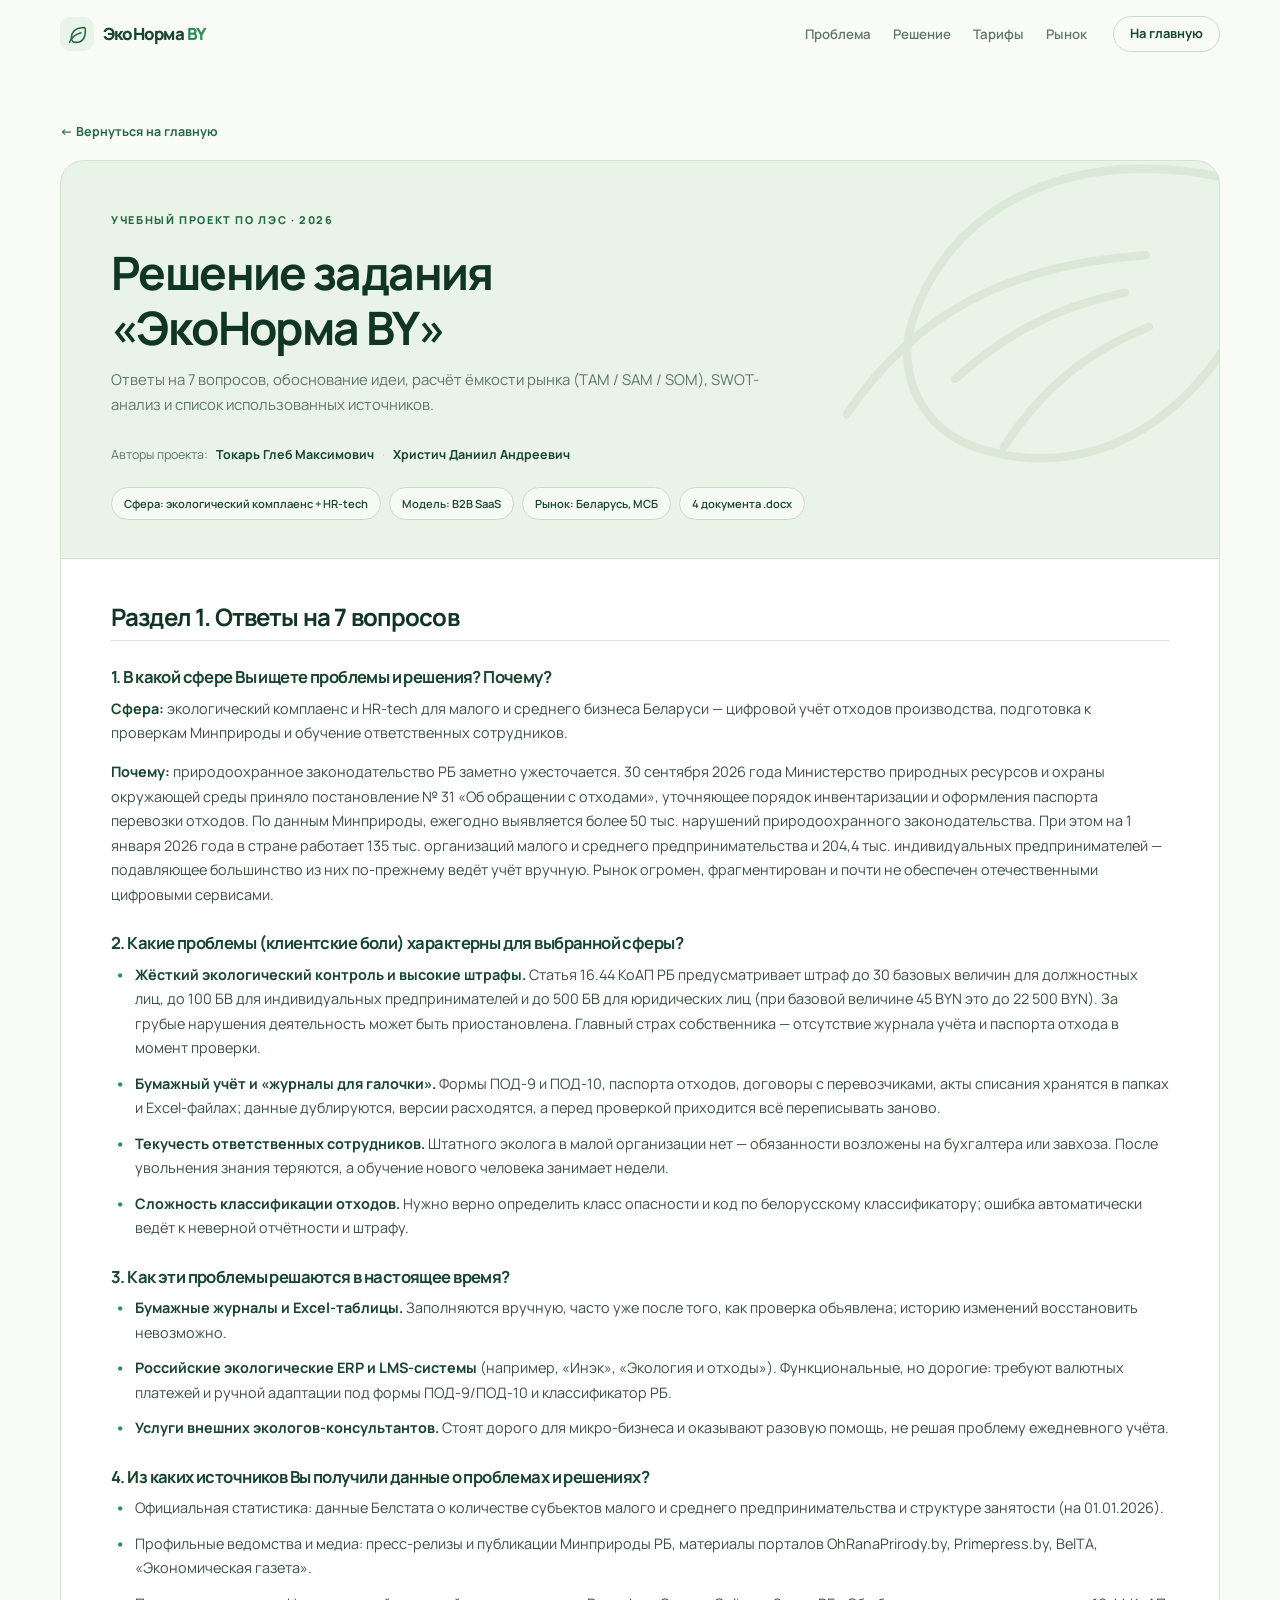
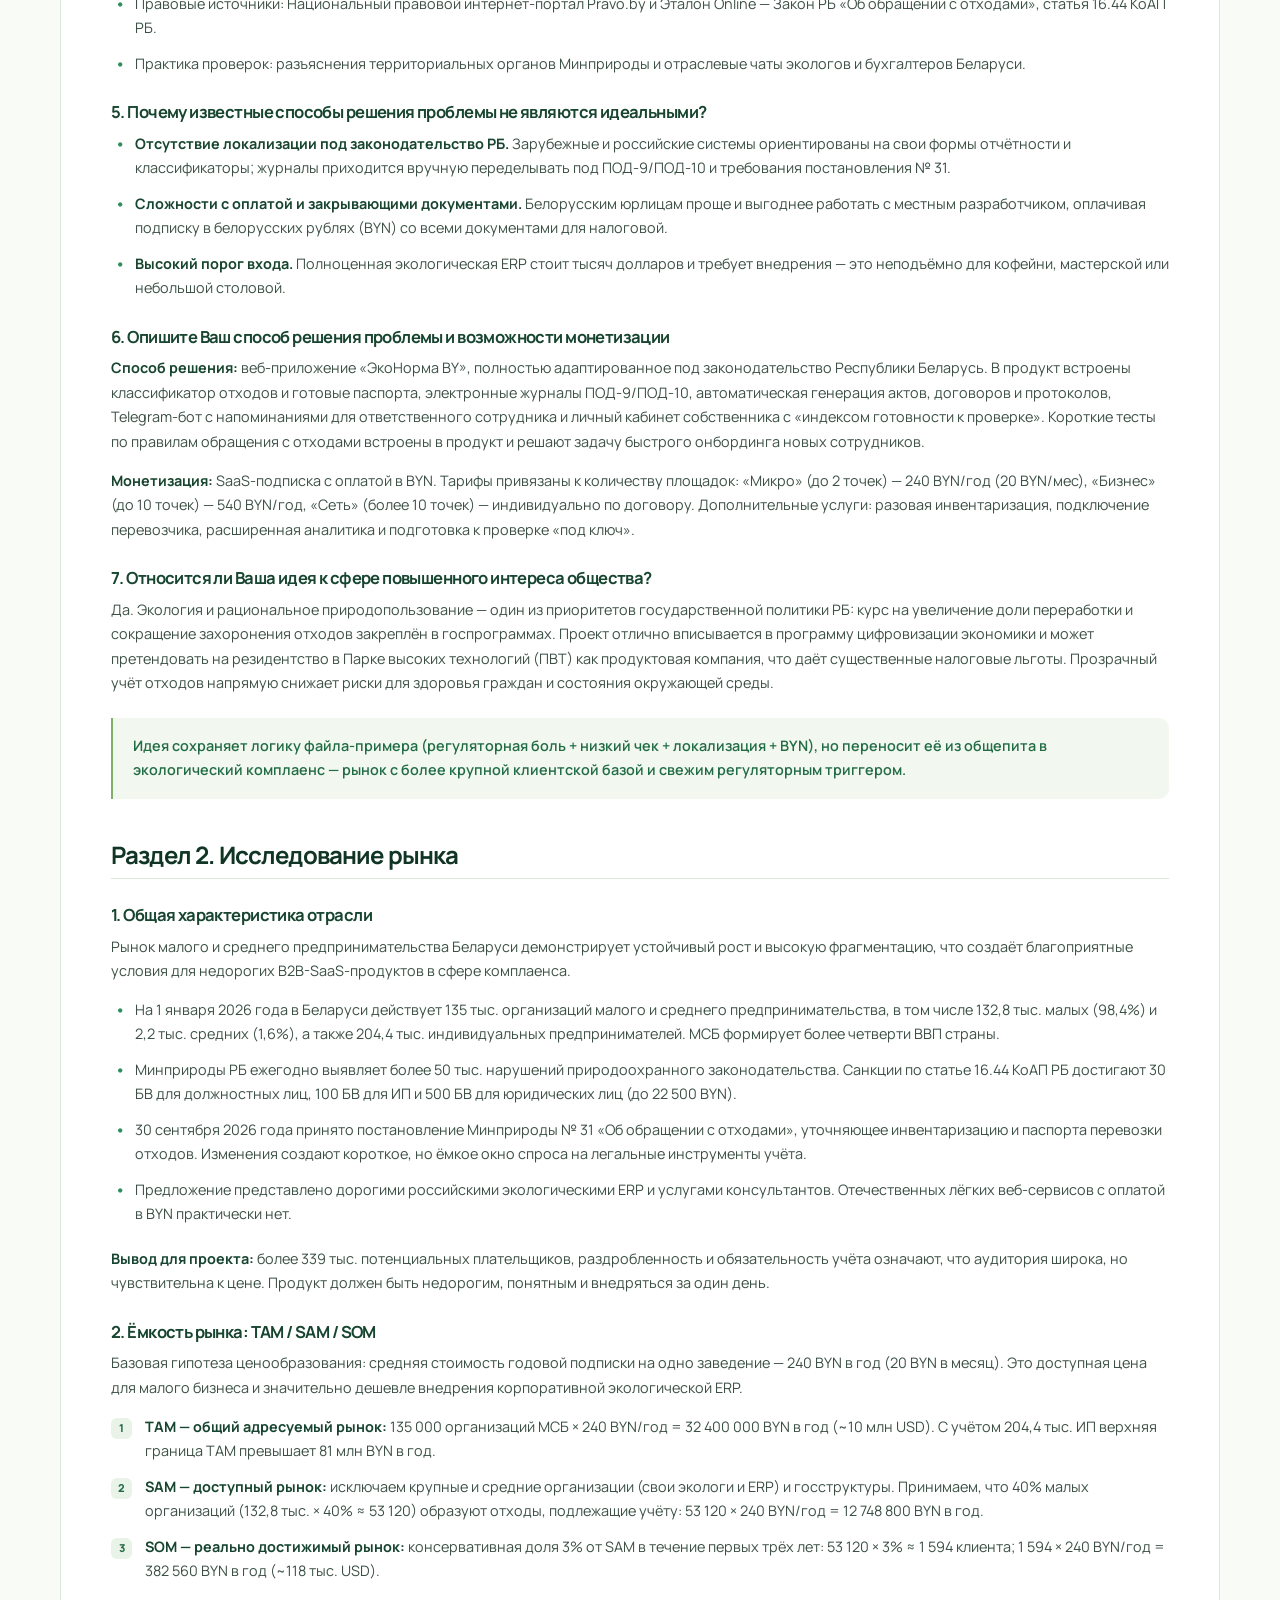
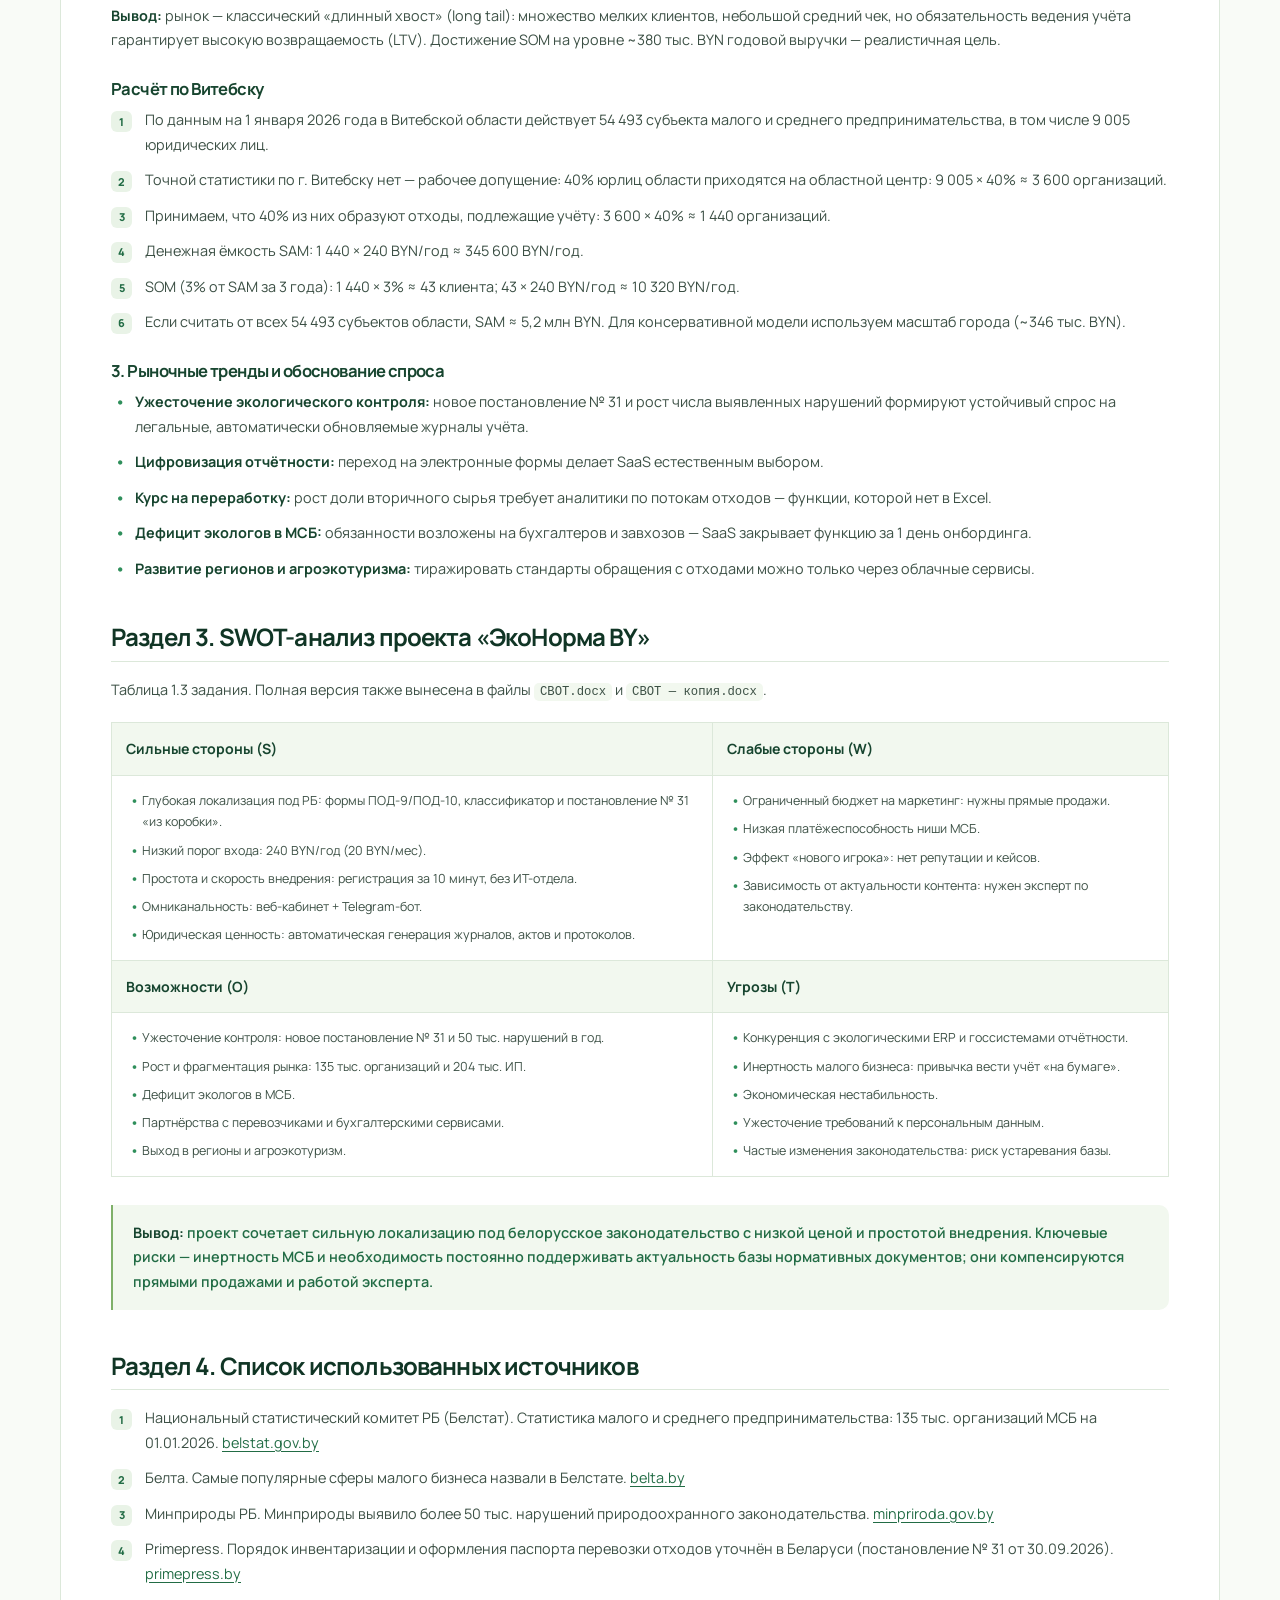
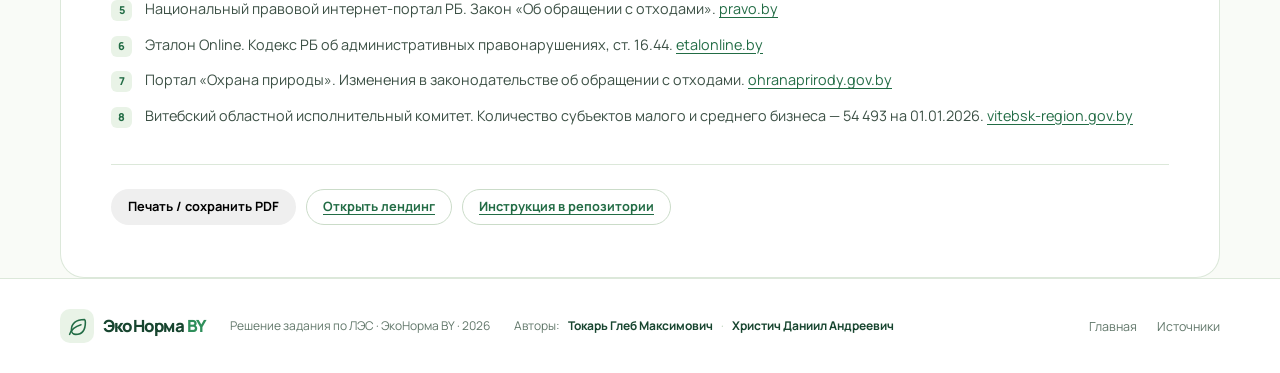
==== commit cb1b3455: "Redesign: minimal eco style, leaf motifs, authors, expanded justification in all docs" ====
--- a/reshenie.html
+++ b/reshenie.html
@@ -43,9 +43,11 @@
       <div class="container">
         <a class="back-link" href="index.html">← Вернуться на главную</a>
         <div class="solution-hero-card">
-          <span class="kicker">Учебный проект · 2026</span>
+          <div class="leaf-deco leaf-hero"><svg viewBox="0 0 100 100" fill="none" stroke="currentColor" stroke-width="2" stroke-linecap="round" stroke-linejoin="round" aria-hidden="true"><path d="M88 10C44 10 16 34 16 66c0 13 10 24 24 24 32 0 52-28 52-66 0-6-2-10-4-14z"/><path d="M8 92c8-28 26-46 56-58"/><path d="M30 76c8-14 18-24 32-32M46 88c4-16 12-28 24-38"/></svg></div>
+          <span class="kicker">Учебный проект по ЛЭС · 2026</span>
           <h1>Решение задания<br>«ЭкоНорма BY»</h1>
           <p>Ответы на 7 вопросов, обоснование идеи, расчёт ёмкости рынка (TAM / SAM / SOM), SWOT-анализ и список использованных источников.</p>
+          <div class="author-line"><span>Авторы проекта:</span><b>Токарь Глеб Максимович</b><span class="sep">·</span><b>Христич Даниил Андреевич</b></div>
           <div class="doc-meta">
             <span>Сфера: экологический комплаенс + HR-tech</span>
             <span>Модель: B2B SaaS</span>
@@ -219,7 +221,8 @@
         </span>
         <span class="brand-name">ЭкоНорма<span class="brand-suffix">BY</span></span>
       </a>
-      <p>Решение задания · ЭкоНорма BY · 2026</p>
+      <p>Решение задания по ЛЭС · ЭкоНорма BY · 2026</p>
+      <div class="author-line"><span>Авторы:</span><b>Токарь Глеб Максимович</b><span class="sep">·</span><b>Христич Даниил Андреевич</b></div>
       <div class="footer-links"><a href="index.html">Главная</a><a href="index.html#sources">Источники</a></div>
     </div>
   </footer>
--- a/assets/styles.css
+++ b/assets/styles.css
@@ -1,40 +1,39 @@
 /* ============================================================
-   ЭкоНорма BY — стили лендинга
+   ЭкоНорма BY — минималистичный экологичный дизайн
    ============================================================ */
 
 :root {
-  --ink: #0d2b22;
-  --ink-2: #143a2f;
-  --green: #12a37b;
-  --green-dark: #0b7f60;
-  --green-soft: #e4f5ee;
-  --lime: #bdf25b;
-  --bg: #f5f8f5;
-  --surface: #ffffff;
-  --tint: #eef4ef;
-  --muted: #5d716a;
-  --line: #dde8e1;
-  --red: #d95a4a;
-  --amber: #d9902b;
-  --blue: #3d7fd6;
-  --shadow-sm: 0 4px 18px rgba(13, 43, 34, .06);
-  --shadow-md: 0 18px 50px rgba(13, 43, 34, .10);
-  --shadow-lg: 0 40px 90px rgba(4, 28, 21, .28);
-  --radius: 18px;
-  --radius-lg: 26px;
+  --forest: #17452f;
+  --forest-deep: #103525;
+  --green: #2f8f5b;
+  --green-dark: #226c45;
+  --leaf: #7fb069;
+  --mint: #e9f3e7;
+  --mint-2: #f2f8ef;
+  --sage: #b8cfb4;
+  --cream: #f9fbf7;
+  --paper: #ffffff;
+  --ink: #1b3327;
+  --muted: #61776a;
+  --line: #dce8da;
+  --red: #b8665a;
+  --amber: #b98a3d;
+  --blue: #5b86a8;
+  --radius: 16px;
+  --radius-lg: 24px;
   --font: "Manrope", -apple-system, BlinkMacSystemFont, "Segoe UI", Roboto, "Helvetica Neue", Arial, sans-serif;
 }
 
 *, *::before, *::after { box-sizing: border-box; }
 
-html { scroll-behavior: smooth; scroll-padding-top: 84px; }
+html { scroll-behavior: smooth; scroll-padding-top: 78px; }
 
 body {
   margin: 0;
   font-family: var(--font);
   color: var(--ink);
-  background: var(--bg);
-  line-height: 1.65;
+  background: var(--cream);
+  line-height: 1.7;
   -webkit-font-smoothing: antialiased;
   overflow-x: hidden;
 }
@@ -43,462 +42,433 @@
 a { color: inherit; text-decoration: none; }
 button, input { font: inherit; }
 h1, h2, h3, p, ul, ol { margin-top: 0; }
-h1, h2, h3 { line-height: 1.16; letter-spacing: -.03em; }
+h1, h2, h3 { line-height: 1.18; letter-spacing: -.035em; font-weight: 700; }
 ul, ol { padding-left: 0; list-style: none; }
 
 .sr-only {
   position: absolute; width: 1px; height: 1px; padding: 0; margin: -1px;
   overflow: hidden; clip: rect(0, 0, 0, 0); white-space: nowrap; border: 0;
 }
-
 .skip-link {
   position: fixed; top: -60px; left: 16px; z-index: 1000;
-  background: var(--lime); color: var(--ink); padding: 10px 16px; border-radius: 8px;
+  background: var(--forest); color: #fff; padding: 10px 16px; border-radius: 8px;
   font-weight: 700; transition: top .2s;
 }
 .skip-link:focus { top: 12px; }
-
-:focus-visible { outline: 3px solid var(--lime); outline-offset: 3px; }
-
-.container { width: min(1200px, calc(100% - 48px)); margin-inline: auto; }
+:focus-visible { outline: 2px solid var(--green); outline-offset: 3px; }
+
+.container { width: min(1160px, calc(100% - 48px)); margin-inline: auto; }
 
 /* ---------------- Buttons ---------------- */
 .btn {
-  display: inline-flex; align-items: center; justify-content: center; gap: 10px;
-  min-height: 52px; padding: 0 26px; border-radius: 100px; border: 1px solid transparent;
-  font-weight: 700; font-size: .95rem; cursor: pointer; white-space: nowrap;
-  transition: transform .2s, background .2s, border-color .2s, box-shadow .2s;
-}
-.btn svg { width: 18px; height: 18px; transition: transform .2s; }
-.btn:hover svg { transform: translateX(4px); }
-.btn:hover { transform: translateY(-2px); }
+  display: inline-flex; align-items: center; justify-content: center; gap: 9px;
+  min-height: 48px; padding: 0 24px; border-radius: 100px; border: 1px solid transparent;
+  font-size: .9rem; font-weight: 700; cursor: pointer; white-space: nowrap;
+  transition: background .2s, border-color .2s, color .2s, transform .2s;
+}
+.btn svg { width: 17px; height: 17px; transition: transform .2s; }
+.btn:hover svg { transform: translateX(3px); }
+.btn:hover { transform: translateY(-1px); }
 .btn:active { transform: translateY(0); }
-.btn-sm { min-height: 38px; padding: 0 18px; font-size: .85rem; }
+.btn-sm { min-height: 36px; padding: 0 16px; font-size: .8rem; }
 .btn-block { width: 100%; }
-.btn-primary { background: var(--lime); color: #102d24; box-shadow: 0 10px 26px rgba(189, 242, 91, .18); }
-.btn-primary:hover { background: #c9fa6c; box-shadow: 0 14px 34px rgba(189, 242, 91, .3); }
-.btn-outline { border-color: rgba(255, 255, 255, .3); color: #fff; background: rgba(255, 255, 255, .04); }
-.btn-outline:hover { border-color: var(--lime); color: var(--lime); background: rgba(189, 242, 91, .07); }
-.btn-ghost { border-color: rgba(255, 255, 255, .22); color: #fff; }
-.btn-ghost:hover { border-color: var(--lime); color: var(--lime); }
+.btn-primary { background: var(--forest); color: #fff; }
+.btn-primary:hover { background: var(--green-dark); }
+.btn-outline { border-color: #cbdcc9; color: var(--forest); background: transparent; }
+.btn-outline:hover { border-color: var(--green); background: var(--mint-2); }
+.btn-ghost { border-color: #cbdcc9; color: var(--forest); background: transparent; }
+.btn-ghost:hover { border-color: var(--green); color: var(--green-dark); }
 
 /* ---------------- Header ---------------- */
 .site-header {
   position: sticky; top: 0; z-index: 100;
-  background: rgba(12, 42, 34, .86);
-  backdrop-filter: blur(16px); -webkit-backdrop-filter: blur(16px);
-  border-bottom: 1px solid rgba(255, 255, 255, .08);
-  transition: background .25s, box-shadow .25s;
-}
-.site-header.scrolled { background: rgba(9, 34, 27, .96); box-shadow: 0 10px 30px rgba(0, 0, 0, .18); }
-.header-inner { display: flex; align-items: center; gap: 28px; min-height: 72px; }
-.brand { display: inline-flex; align-items: center; gap: 10px; flex: 0 0 auto; }
+  background: rgba(249, 251, 247, .88);
+  backdrop-filter: blur(14px); -webkit-backdrop-filter: blur(14px);
+  border-bottom: 1px solid transparent;
+  transition: border-color .25s, background .25s;
+}
+.site-header.scrolled { border-bottom-color: var(--line); background: rgba(249, 251, 247, .97); }
+.header-inner { display: flex; align-items: center; gap: 26px; min-height: 68px; }
+.brand { display: inline-flex; align-items: center; gap: 9px; flex: 0 0 auto; }
 .brand-mark {
-  width: 36px; height: 36px; display: grid; place-items: center; border-radius: 11px;
-  background: linear-gradient(145deg, var(--lime), #79d9a6); color: #0c2a22;
-}
-.brand-mark svg { width: 22px; height: 22px; }
-.brand-name { color: #fff; font-size: 1.12rem; font-weight: 800; letter-spacing: -.04em; }
-.brand-suffix { color: var(--lime); margin-left: 3px; }
-.nav { display: flex; align-items: center; gap: 24px; margin-left: auto; }
+  width: 34px; height: 34px; border-radius: 10px; display: grid; place-items: center;
+  background: var(--mint); color: var(--green-dark);
+}
+.brand-mark svg { width: 21px; height: 21px; }
+.brand-name { font-size: 1.05rem; font-weight: 800; letter-spacing: -.045em; color: var(--forest); }
+.brand-suffix { color: var(--green); margin-left: 3px; }
+.nav { display: flex; align-items: center; gap: 22px; margin-left: auto; }
 .nav a {
-  color: rgba(255, 255, 255, .72); font-size: .87rem; font-weight: 600;
-  padding: 6px 0; position: relative; transition: color .2s;
+  font-size: .83rem; font-weight: 600; color: var(--muted); padding: 5px 0;
+  position: relative; transition: color .2s;
 }
 .nav a::after {
-  content: ""; position: absolute; left: 0; right: 100%; bottom: 0; height: 2px;
-  background: var(--lime); transition: right .25s;
-}
-.nav a:hover, .nav a.active { color: #fff; }
+  content: ""; position: absolute; left: 0; right: 100%; bottom: -2px; height: 1.5px;
+  background: var(--green); transition: right .25s;
+}
+.nav a:hover, .nav a.active { color: var(--forest); }
 .nav a:hover::after, .nav a.active::after { right: 0; }
-.header-actions { display: flex; align-items: center; gap: 12px; }
+.header-actions { display: flex; align-items: center; gap: 10px; }
 .menu-toggle {
-  display: none; width: 40px; height: 40px; border-radius: 10px;
-  background: rgba(255, 255, 255, .08); border: 1px solid rgba(255, 255, 255, .16);
-  cursor: pointer; padding: 10px;
-}
-.menu-toggle span { display: block; height: 2px; background: #fff; border-radius: 2px; margin: 4px 0; transition: .25s; }
+  display: none; width: 38px; height: 38px; border-radius: 10px;
+  background: var(--mint); border: 1px solid var(--line); cursor: pointer; padding: 10px;
+}
+.menu-toggle span { display: block; height: 2px; background: var(--forest); border-radius: 2px; margin: 4px 0; transition: .25s; }
+
+/* ---------------- Leaf decorations ---------------- */
+.leaf-deco { position: absolute; pointer-events: none; color: var(--sage); opacity: .55; }
+.leaf-deco svg { width: 100%; height: 100%; }
+.leaf-hero { width: 420px; height: 420px; right: -60px; top: -70px; opacity: .28; transform: rotate(18deg); }
+.leaf-small { width: 90px; height: 90px; left: -32px; bottom: -30px; opacity: .35; transform: rotate(-25deg); }
+.leaf-divider { display: flex; align-items: center; justify-content: center; gap: 14px; color: var(--sage); margin: 0 auto; }
+.leaf-divider::before, .leaf-divider::after { content: ""; height: 1px; width: 70px; background: var(--line); }
+.leaf-divider svg { width: 20px; height: 20px; }
 
 /* ---------------- Hero ---------------- */
 .hero {
-  position: relative; overflow: hidden; padding: 84px 0 96px;
-  background:
-    radial-gradient(1000px 620px at 82% 12%, rgba(18, 163, 123, .28), transparent 60%),
-    linear-gradient(150deg, #0c2a22 0%, #0a211b 55%, #103b2e 100%);
-  color: #fff;
-}
-.hero::after {
-  content: ""; position: absolute; inset: 0; pointer-events: none; opacity: .35;
-  background-image: radial-gradient(rgba(255, 255, 255, .13) 1px, transparent 1px);
-  background-size: 28px 28px;
-  mask-image: linear-gradient(to bottom, #000, transparent 70%);
-}
-.hero-glow { position: absolute; border-radius: 50%; filter: blur(90px); pointer-events: none; }
-.hero-glow-one { width: 420px; height: 420px; background: rgba(189, 242, 91, .14); top: -160px; left: 8%; }
-.hero-glow-two { width: 380px; height: 380px; background: rgba(18, 163, 123, .22); bottom: -200px; right: 12%; }
+  position: relative; overflow: hidden;
+  background: linear-gradient(180deg, var(--mint-2) 0%, var(--cream) 100%);
+  padding: 76px 0 88px;
+  border-bottom: 1px solid var(--line);
+}
 .hero-grid {
-  position: relative; z-index: 2; display: grid; grid-template-columns: 1.04fr .96fr;
-  gap: 72px; align-items: center;
+  position: relative; z-index: 2; display: grid; grid-template-columns: 1fr .9fr;
+  gap: 64px; align-items: center;
 }
 .eyebrow, .kicker {
-  display: inline-flex; align-items: center; gap: 9px; text-transform: uppercase;
-  letter-spacing: .16em; font-size: .72rem; font-weight: 800; color: var(--lime);
-}
-.eyebrow { padding: 8px 14px; border: 1px solid rgba(189, 242, 91, .28); border-radius: 100px; background: rgba(189, 242, 91, .06); }
-.pulse { width: 7px; height: 7px; border-radius: 50%; background: var(--lime); box-shadow: 0 0 0 4px rgba(189, 242, 91, .14); }
-.hero h1 { font-size: clamp(2.6rem, 5vw, 4.35rem); font-weight: 800; margin: 26px 0 22px; letter-spacing: -.055em; }
-.hero h1 span { color: var(--lime); }
-.hero-lead { max-width: 560px; color: rgba(255, 255, 255, .74); font-size: 1.06rem; margin-bottom: 34px; }
-.hero-actions { display: flex; flex-wrap: wrap; gap: 14px; }
-.hero-footnote { margin: 20px 0 0; font-size: .78rem; color: rgba(255, 255, 255, .46); }
-
-/* ---------------- Mock dashboard ---------------- */
-.hero-visual { position: relative; padding: 18px 0; }
+  display: inline-flex; align-items: center; gap: 8px;
+  text-transform: uppercase; letter-spacing: .15em; font-size: .68rem; font-weight: 800;
+  color: var(--green-dark);
+}
+.eyebrow { padding: 7px 13px; border: 1px solid #cfe2ca; border-radius: 100px; background: rgba(255,255,255,.6); }
+.pulse { width: 6px; height: 6px; border-radius: 50%; background: var(--leaf); }
+.hero h1 {
+  font-size: clamp(2.5rem, 4.6vw, 3.9rem); line-height: 1.1; margin: 24px 0 20px;
+  color: var(--forest-deep); letter-spacing: -.055em;
+}
+.hero h1 span { color: var(--green); }
+.hero-lead { max-width: 540px; color: var(--muted); font-size: 1rem; margin-bottom: 30px; }
+.hero-actions { display: flex; flex-wrap: wrap; gap: 12px; }
+.hero-footnote { margin: 18px 0 0; font-size: .75rem; color: var(--muted); }
+.author-line {
+  display: flex; flex-wrap: wrap; align-items: center; gap: 8px;
+  margin-top: 26px; font-size: .78rem; color: var(--muted);
+}
+.author-line b { color: var(--forest); font-weight: 700; }
+.author-line .sep { color: var(--sage); }
+
+/* ---------------- Minimal dashboard mock ---------------- */
+.hero-visual { position: relative; }
 .mock-window {
-  background: #fff; border-radius: 20px; overflow: hidden; color: var(--ink);
-  box-shadow: var(--shadow-lg); transform: perspective(1400px) rotateY(-5deg) rotateX(2deg);
-  transition: transform .5s;
-}
-.hero-visual:hover .mock-window { transform: perspective(1400px) rotateY(0) rotateX(0); }
+  background: var(--paper); border: 1px solid var(--line); border-radius: 18px;
+  overflow: hidden; box-shadow: 0 20px 50px rgba(23, 69, 47, .07);
+}
 .mock-topbar {
-  display: flex; align-items: center; gap: 12px; padding: 12px 18px;
-  background: #f2f6f3; border-bottom: 1px solid #e7eee9;
-  font-size: .72rem; color: #8b9b94;
+  display: flex; align-items: center; gap: 10px; padding: 11px 16px;
+  background: var(--mint-2); border-bottom: 1px solid var(--line);
+  font-size: .68rem; color: var(--muted);
 }
 .mock-dots { display: flex; gap: 5px; }
-.mock-dots i { width: 8px; height: 8px; border-radius: 50%; background: #d6e2da; }
-.mock-dots i:first-child { background: #f0a89f; }
-.mock-dots i:nth-child(2) { background: #f0cf92; }
+.mock-dots i { width: 7px; height: 7px; border-radius: 50%; background: var(--sage); }
 .mock-lock { margin-left: auto; color: var(--green); font-weight: 700; }
 .mock-body { padding: 24px; }
-.mock-heading { display: flex; align-items: flex-start; justify-content: space-between; gap: 12px; }
-.mock-heading small { display: block; color: #8b9b94; font-size: .72rem; }
-.mock-heading strong { display: block; font-size: 1.15rem; margin-top: 2px; }
+.mock-heading { display: flex; align-items: flex-start; justify-content: space-between; gap: 10px; }
+.mock-heading small { display: block; color: var(--muted); font-size: .7rem; }
+.mock-heading strong { display: block; font-size: 1.05rem; margin-top: 2px; color: var(--forest); }
 .mock-badge {
-  background: var(--green-soft); color: var(--green-dark); font-size: .68rem; font-weight: 800;
-  padding: 7px 10px; border-radius: 100px; white-space: nowrap;
-}
-.gauge-row { display: flex; align-items: center; gap: 22px; margin: 20px 0 18px; }
+  background: var(--mint); color: var(--green-dark); font-size: .66rem; font-weight: 800;
+  padding: 6px 10px; border-radius: 100px; white-space: nowrap;
+}
+.gauge-row { display: flex; align-items: center; gap: 20px; margin: 20px 0 0; }
 .gauge {
-  flex: 0 0 116px; height: 116px; border-radius: 50%; display: grid; place-items: center;
-  background: conic-gradient(var(--green) 0 92%, #eaf1ec 92% 100%);
-  box-shadow: inset 0 0 0 1px rgba(0, 0, 0, .03);
+  flex: 0 0 104px; height: 104px; border-radius: 50%; display: grid; place-items: center;
+  background: conic-gradient(var(--green) 0 92%, var(--mint) 92% 100%);
 }
 .gauge-inner {
-  width: 90px; height: 90px; border-radius: 50%; background: #fff; display: grid;
+  width: 82px; height: 82px; border-radius: 50%; background: #fff; display: grid;
   place-content: center; text-align: center;
 }
-.gauge-inner strong { font-size: 1.9rem; letter-spacing: -.05em; line-height: 1; }
-.gauge-inner strong span { font-size: 1rem; }
-.gauge-inner small { font-size: .62rem; color: #8b9b94; }
-.mock-list { flex: 1; display: grid; gap: 8px; margin: 0; font-size: .76rem; color: #42564e; }
+.gauge-inner strong { font-size: 1.7rem; line-height: 1; letter-spacing: -.05em; color: var(--forest); }
+.gauge-inner strong span { font-size: .9rem; }
+.gauge-inner small { font-size: .6rem; color: var(--muted); }
+.mock-list { flex: 1; display: grid; gap: 9px; margin: 0; font-size: .74rem; color: var(--ink); }
 .mock-list li { display: flex; align-items: center; gap: 8px; }
 .mock-ok, .mock-warn {
-  width: 18px; height: 18px; flex: 0 0 18px; border-radius: 50%; display: grid;
-  place-items: center; font-size: .66rem; font-weight: 800;
-  background: var(--green-soft); color: var(--green-dark);
-}
-.mock-warn { background: #fdf3e2; color: #b97a1c; }
-.mock-chart {
-  display: flex; align-items: flex-end; gap: 7px; height: 66px; padding: 10px 14px 0;
-  border-radius: 12px; background: #f7faf8; border: 1px solid #eef3ef;
-}
-.mock-chart span {
-  flex: 1; height: var(--h); border-radius: 5px 5px 0 0;
-  background: linear-gradient(to top, var(--green), #6fd6ae);
-}
-.mock-toast {
-  display: flex; align-items: center; gap: 11px; margin-top: 14px; padding: 12px 14px;
-  border-radius: 12px; background: #0d2b22; color: #fff; font-size: .72rem; line-height: 1.45;
-}
-.mock-toast b { color: var(--lime); }
-.toast-icon {
-  width: 30px; height: 30px; flex: 0 0 30px; border-radius: 9px; display: grid; place-items: center;
-  background: rgba(189, 242, 91, .14); color: var(--lime);
-}
-.float-chip {
-  position: absolute; z-index: 3; padding: 10px 16px; border-radius: 100px;
-  background: #fff; color: var(--ink); font-size: .78rem; font-weight: 800;
-  box-shadow: var(--shadow-md); animation: float 5s ease-in-out infinite;
-}
-.float-chip-one { left: -26px; bottom: 60px; }
-.float-chip-two { right: -20px; top: 32px; animation-delay: -2.5s; color: var(--green-dark); }
-@keyframes float { 0%, 100% { transform: translateY(0); } 50% { transform: translateY(-10px); } }
+  width: 17px; height: 17px; flex: 0 0 17px; border-radius: 50%; display: grid;
+  place-items: center; font-size: .63rem; font-weight: 800;
+  background: var(--mint); color: var(--green-dark);
+}
+.mock-warn { background: #f8f0e2; color: var(--amber); }
+.mock-foot {
+  display: flex; align-items: center; gap: 8px; margin-top: 20px; padding-top: 16px;
+  border-top: 1px solid var(--line); font-size: .72rem; color: var(--muted);
+}
+.mock-foot b { color: var(--green-dark); }
 
 /* ---------------- Stats ---------------- */
-.stats { background: #fff; border-bottom: 1px solid var(--line); }
+.stats { background: var(--paper); border-bottom: 1px solid var(--line); }
 .stats-grid { display: grid; grid-template-columns: repeat(4, 1fr); }
-.stat { padding: 32px 24px; text-align: center; border-right: 1px solid var(--line); }
+.stat { padding: 28px 20px; text-align: center; border-right: 1px solid var(--line); }
 .stat:last-child { border-right: 0; }
-.stat strong { display: block; font-size: 2.5rem; font-weight: 800; letter-spacing: -.06em; color: var(--ink); line-height: 1; }
-.stat span { display: block; margin-top: 8px; font-size: .78rem; color: var(--muted); }
+.stat strong { display: block; font-size: 2.2rem; font-weight: 800; letter-spacing: -.055em; line-height: 1; color: var(--forest); }
+.stat span { display: block; margin-top: 7px; font-size: .74rem; color: var(--muted); }
 
 /* ---------------- Sections ---------------- */
-.section { padding: 104px 0; }
-.section-tint { background: var(--tint); }
-.section-head { max-width: 760px; margin: 0 auto 52px; text-align: center; }
+.section { padding: 92px 0; }
+.section-tint { background: var(--mint-2); }
+.section-head { max-width: 730px; margin: 0 auto 46px; text-align: center; }
 .section-head-left { margin-left: 0; text-align: left; }
-.section-head h2 { font-size: clamp(1.9rem, 3.4vw, 2.9rem); font-weight: 800; margin: 16px 0 14px; }
-.section-head p { color: var(--muted); font-size: 1rem; margin-bottom: 0; }
+.section-head h2 { font-size: clamp(1.8rem, 3vw, 2.6rem); margin: 14px 0 12px; color: var(--forest-deep); }
+.section-head p { color: var(--muted); font-size: .94rem; margin-bottom: 0; }
 
 /* ---------------- Cards ---------------- */
-.cards { display: grid; gap: 22px; }
+.cards { display: grid; gap: 18px; }
 .cards-3 { grid-template-columns: repeat(3, 1fr); }
 .card {
-  background: var(--surface); border: 1px solid var(--line); border-radius: var(--radius);
-  padding: 30px 28px; box-shadow: var(--shadow-sm);
-  transition: transform .3s, box-shadow .3s, border-color .3s;
-}
-.card:hover { transform: translateY(-6px); box-shadow: var(--shadow-md); border-color: #c9ded1; }
+  background: var(--paper); border: 1px solid var(--line); border-radius: var(--radius);
+  padding: 28px 26px; transition: border-color .25s, box-shadow .25s, transform .25s;
+}
+.card:hover { border-color: var(--sage); box-shadow: 0 12px 30px rgba(23, 69, 47, .05); transform: translateY(-3px); }
 .card-icon {
-  width: 48px; height: 48px; border-radius: 14px; display: grid; place-items: center; margin-bottom: 22px;
-}
-.card-icon svg { width: 24px; height: 24px; }
-.icon-red { background: #fdece9; color: var(--red); }
-.icon-amber { background: #fdf3e2; color: #b97a1c; }
-.icon-blue { background: #eaf1fd; color: var(--blue); }
-.icon-green { background: var(--green-soft); color: var(--green-dark); }
-.card h3 { font-size: 1.18rem; margin-bottom: 10px; }
-.card p { color: var(--muted); font-size: .92rem; margin-bottom: 16px; }
+  width: 42px; height: 42px; border-radius: 12px; display: grid; place-items: center;
+  margin-bottom: 20px; background: var(--mint); color: var(--green-dark);
+}
+.card-icon svg { width: 22px; height: 22px; }
+.icon-red { background: #f8eeeb; color: var(--red); }
+.icon-amber { background: #f8f1e5; color: var(--amber); }
+.icon-blue { background: #edf2f7; color: var(--blue); }
+.icon-green { background: var(--mint); color: var(--green-dark); }
+.card h3 { font-size: 1.08rem; margin-bottom: 9px; color: var(--forest); }
+.card p { color: var(--muted); font-size: .87rem; margin-bottom: 14px; }
 .card-tag {
-  display: inline-block; font-size: .73rem; font-weight: 700; color: var(--green-dark);
-  background: var(--green-soft); padding: 6px 12px; border-radius: 100px;
-}
-.card.feature { padding-bottom: 26px; }
+  display: inline-block; font-size: .7rem; font-weight: 700; color: var(--green-dark);
+  background: var(--mint-2); border: 1px solid var(--line); padding: 5px 11px; border-radius: 100px;
+}
 .card.feature p { margin-bottom: 0; }
 
 /* ---------------- Compare ---------------- */
-.compare { display: grid; grid-template-columns: 1fr 92px 1fr; gap: 0; align-items: stretch; }
-.compare-col { background: #fff; border: 1px solid var(--line); padding: 34px 32px; }
+.compare { display: grid; grid-template-columns: 1fr 80px 1fr; gap: 0; align-items: stretch; }
+.compare-col { background: var(--paper); border: 1px solid var(--line); padding: 30px 28px; }
 .compare-col:first-child { border-radius: var(--radius) 0 0 var(--radius); }
-.compare-col-accent { border-radius: 0 var(--radius) var(--radius) 0; background: #fffdf7; border-color: #f0e6cf; }
-.compare-col h3 { font-size: 1.1rem; margin-bottom: 24px; }
-.plain-list { display: grid; gap: 22px; }
-.plain-list li { display: flex; gap: 16px; }
+.compare-col-accent { border-radius: 0 var(--radius) var(--radius) 0; background: var(--mint-2); }
+.compare-col h3 { font-size: 1.02rem; margin-bottom: 22px; color: var(--forest); }
+.plain-list { display: grid; gap: 20px; }
+.plain-list li { display: flex; gap: 14px; }
 .plain-list li > span {
-  flex: 0 0 32px; height: 32px; border-radius: 10px; display: grid; place-items: center;
-  background: var(--tint); color: var(--green-dark); font-size: .8rem; font-weight: 800;
-}
-.compare-col-accent .plain-list li > span { background: #fbe9cf; color: #b97a1c; }
-.plain-list b { display: block; font-size: .92rem; margin-bottom: 4px; }
-.plain-list p { margin: 0; color: var(--muted); font-size: .85rem; }
-.compare-divider { display: grid; place-items: center; background: transparent; }
+  flex: 0 0 30px; height: 30px; border-radius: 9px; display: grid; place-items: center;
+  background: var(--mint); color: var(--green-dark); font-size: .75rem; font-weight: 800;
+}
+.compare-col-accent .plain-list li > span { background: #f6ecd9; color: var(--amber); }
+.plain-list b { display: block; font-size: .87rem; margin-bottom: 3px; }
+.plain-list p { margin: 0; color: var(--muted); font-size: .81rem; }
+.compare-divider { display: grid; place-items: center; }
 .compare-divider span {
-  width: 76px; height: 76px; border-radius: 50%; display: grid; place-content: center; text-align: center;
-  background: var(--ink); color: var(--lime); font-size: .68rem; font-weight: 800;
-  text-transform: uppercase; letter-spacing: .08em; line-height: 1.3; box-shadow: var(--shadow-md); z-index: 1;
+  width: 66px; height: 66px; border-radius: 50%; display: grid; place-content: center; text-align: center;
+  background: var(--mint); border: 1px solid var(--line); color: var(--green-dark);
+  font-size: .62rem; font-weight: 800; text-transform: uppercase; letter-spacing: .07em; line-height: 1.3; z-index: 1;
 }
 
 /* ---------------- Steps ---------------- */
-.steps { display: grid; grid-template-columns: repeat(4, 1fr); gap: 20px; counter-reset: step; }
-.step { position: relative; padding: 28px 24px; background: #fff; border: 1px solid var(--line); border-radius: var(--radius); }
+.steps { display: grid; grid-template-columns: repeat(4, 1fr); gap: 16px; }
+.step { position: relative; padding: 24px 20px; background: var(--paper); border: 1px solid var(--line); border-radius: var(--radius); }
 .step:not(:last-child)::after {
-  content: ""; position: absolute; top: 44px; right: -16px; width: 16px; height: 2px;
-  background: repeating-linear-gradient(to right, #b9cdc1 0 4px, transparent 4px 8px);
+  content: ""; position: absolute; top: 38px; right: -12px; width: 12px; height: 1px; background: var(--sage);
 }
 .step-num {
-  display: grid; place-items: center; width: 44px; height: 44px; border-radius: 12px;
-  background: var(--ink); color: var(--lime); font-weight: 800; font-size: .9rem; margin-bottom: 20px;
-}
-.step h3 { font-size: 1.05rem; margin-bottom: 8px; }
-.step p { margin: 0; font-size: .86rem; color: var(--muted); }
+  display: grid; place-items: center; width: 38px; height: 38px; border-radius: 11px;
+  background: var(--mint); color: var(--green-dark); font-weight: 800; font-size: .8rem; margin-bottom: 18px;
+}
+.step h3 { font-size: .98rem; margin-bottom: 7px; color: var(--forest); }
+.step p { margin: 0; font-size: .81rem; color: var(--muted); }
 
 /* ---------------- Demo ---------------- */
-.demo-section {
-  background:
-    radial-gradient(700px 400px at 15% 20%, rgba(18, 163, 123, .09), transparent 65%),
-    linear-gradient(180deg, #fff, var(--bg));
-}
-.demo-grid { display: grid; grid-template-columns: .85fr 1.15fr; gap: 70px; align-items: start; }
-.demo-copy h2 { font-size: clamp(1.9rem, 3.4vw, 2.9rem); margin: 16px 0; }
-.demo-copy p { color: var(--muted); max-width: 480px; }
+.demo-grid { display: grid; grid-template-columns: .85fr 1.15fr; gap: 56px; align-items: start; }
+.demo-copy h2 { font-size: clamp(1.8rem, 3vw, 2.6rem); color: var(--forest-deep); margin: 14px 0; }
+.demo-copy p { color: var(--muted); max-width: 450px; }
 .demo-hint {
-  display: flex; gap: 10px; align-items: flex-start; margin-top: 28px; padding: 14px 16px;
-  border-left: 3px solid var(--green); background: var(--green-soft); border-radius: 0 12px 12px 0;
-  font-size: .82rem; color: var(--green-dark);
-}
-.demo-hint span { font-size: 1rem; line-height: 1.2; }
-.demo-panel { background: #fff; border: 1px solid var(--line); border-radius: var(--radius-lg); padding: 32px; box-shadow: var(--shadow-md); }
-.demo-progress { margin-bottom: 24px; }
-.demo-progress-top { display: flex; justify-content: space-between; font-size: .8rem; font-weight: 700; margin-bottom: 10px; }
+  display: flex; gap: 10px; align-items: flex-start; margin-top: 24px; padding: 14px 16px;
+  border-left: 2px solid var(--leaf); background: var(--mint-2); border-radius: 0 10px 10px 0;
+  font-size: .79rem; color: var(--green-dark);
+}
+.demo-panel { background: var(--paper); border: 1px solid var(--line); border-radius: var(--radius-lg); padding: 28px; }
+.demo-progress { margin-bottom: 20px; }
+.demo-progress-top { display: flex; justify-content: space-between; font-size: .76rem; font-weight: 700; margin-bottom: 9px; }
 .demo-progress-top strong { color: var(--green-dark); }
-.progress-track { height: 8px; border-radius: 100px; background: var(--tint); overflow: hidden; }
-.progress-fill { height: 100%; width: 0; border-radius: 100px; background: linear-gradient(90deg, var(--green), var(--lime)); transition: width .35s; }
-.check-list { display: grid; gap: 10px; margin-bottom: 22px; }
+.progress-track { height: 6px; border-radius: 100px; background: var(--mint); overflow: hidden; }
+.progress-fill { height: 100%; width: 0; border-radius: 100px; background: var(--leaf); transition: width .35s; }
+.check-list { display: grid; gap: 9px; margin-bottom: 20px; }
 .check-item {
-  display: flex; align-items: center; gap: 13px; padding: 14px 16px; border-radius: 12px;
-  border: 1px solid var(--line); cursor: pointer; font-size: .88rem;
-  transition: background .2s, border-color .2s;
-}
-.check-item:hover { background: #f8fbf9; }
+  display: flex; align-items: center; gap: 12px; padding: 12px 14px; border-radius: 10px;
+  border: 1px solid var(--line); cursor: pointer; font-size: .84rem; transition: background .2s, border-color .2s;
+}
+.check-item:hover { background: var(--mint-2); }
 .check-item input { position: absolute; opacity: 0; width: 0; height: 0; }
 .check-box {
-  flex: 0 0 22px; width: 22px; height: 22px; border: 2px solid #bfd2c7; border-radius: 7px;
+  flex: 0 0 20px; width: 20px; height: 20px; border: 1.5px solid var(--sage); border-radius: 6px;
   display: grid; place-items: center; transition: .2s;
 }
 .check-item input:checked + .check-box { background: var(--green); border-color: var(--green); }
-.check-item input:checked + .check-box::after { content: "✓"; color: #fff; font-size: .78rem; font-weight: 800; }
-.check-item input:focus-visible + .check-box { outline: 3px solid var(--lime); outline-offset: 2px; }
-.check-item:has(input:checked) { border-color: #a9d9c3; background: #f4fbf7; }
-.demo-result { margin-top: 20px; padding: 20px; border-radius: 14px; background: var(--tint); }
-.result-head { display: flex; justify-content: space-between; align-items: center; gap: 12px; margin-bottom: 8px; }
-.result-head strong { font-size: 1.05rem; }
-.result-head span { font-size: 1.6rem; font-weight: 800; color: var(--green-dark); letter-spacing: -.05em; }
-.demo-result p { font-size: .85rem; color: var(--muted); margin-bottom: 14px; }
+.check-item input:checked + .check-box::after { content: "✓"; color: #fff; font-size: .7rem; font-weight: 800; }
+.check-item input:focus-visible + .check-box { outline: 2px solid var(--green); outline-offset: 2px; }
+.check-item:has(input:checked) { border-color: #bcd9bc; background: var(--mint-2); }
+.demo-result { margin-top: 18px; padding: 18px; border-radius: 12px; background: var(--mint-2); border: 1px solid var(--line); }
+.result-head { display: flex; justify-content: space-between; align-items: center; gap: 12px; margin-bottom: 6px; }
+.result-head strong { font-size: .98rem; color: var(--forest); }
+.result-head span { font-size: 1.4rem; font-weight: 800; color: var(--green-dark); letter-spacing: -.05em; }
+.demo-result p { font-size: .81rem; color: var(--muted); margin-bottom: 12px; }
 .protocol {
-  margin: 16px 0 0; padding: 18px; border-radius: 12px; background: #0d2b22; color: #d8f5e6;
-  font-family: ui-monospace, SFMono-Regular, Menlo, monospace; font-size: .74rem; line-height: 1.6;
+  margin: 14px 0 0; padding: 16px; border-radius: 10px; background: var(--forest-deep); color: #dcefe0;
+  font-family: ui-monospace, SFMono-Regular, Menlo, monospace; font-size: .7rem; line-height: 1.6;
   white-space: pre-wrap; overflow-x: auto;
 }
 
 /* ---------------- Tariffs ---------------- */
-.tariffs { display: grid; grid-template-columns: repeat(3, 1fr); gap: 22px; align-items: stretch; }
+.tariffs { display: grid; grid-template-columns: repeat(3, 1fr); gap: 18px; align-items: stretch; }
 .tariff {
-  position: relative; background: #fff; border: 1px solid var(--line); border-radius: var(--radius);
-  padding: 34px 30px; display: flex; flex-direction: column;
-}
-.tariff-featured { background: var(--ink); color: #fff; border-color: var(--ink); box-shadow: var(--shadow-md); transform: scale(1.03); }
+  position: relative; background: var(--paper); border: 1px solid var(--line); border-radius: var(--radius);
+  padding: 30px 26px; display: flex; flex-direction: column;
+}
+.tariff-featured { background: var(--forest); color: #fff; border-color: var(--forest); }
 .tariff-badge {
-  position: absolute; top: -13px; left: 50%; transform: translateX(-50%);
-  background: var(--lime); color: #102d24; font-size: .68rem; font-weight: 800;
-  padding: 6px 14px; border-radius: 100px; white-space: nowrap;
-}
-.tariff h3 { font-size: 1.3rem; margin-bottom: 6px; }
-.tariff-for { font-size: .8rem; color: var(--muted); min-height: 42px; }
-.tariff-featured .tariff-for { color: rgba(255, 255, 255, .6); }
-.tariff-price { display: flex; align-items: baseline; gap: 8px; margin: 16px 0 0; }
-.tariff-price strong { font-size: 2.5rem; font-weight: 800; letter-spacing: -.06em; line-height: 1; }
-.tariff-price span { font-size: .85rem; color: var(--muted); }
-.tariff-featured .tariff-price span { color: rgba(255, 255, 255, .6); }
-.tariff-month { font-size: .78rem; color: var(--muted); margin: 6px 0 22px; }
-.tariff-featured .tariff-month { color: var(--lime); }
-.tariff ul { display: grid; gap: 11px; margin-bottom: 26px; flex: 1; }
-.tariff li { position: relative; padding-left: 26px; font-size: .85rem; color: var(--muted); }
-.tariff li::before { content: "✓"; position: absolute; left: 0; top: 0; color: var(--green); font-weight: 800; }
-.tariff-featured li { color: rgba(255, 255, 255, .78); }
-.tariff-featured li::before { color: var(--lime); }
-.tariff-note { text-align: center; margin: 32px 0 0; font-size: .8rem; color: var(--muted); }
+  position: absolute; top: -12px; left: 50%; transform: translateX(-50%);
+  background: var(--leaf); color: var(--forest-deep); font-size: .64rem; font-weight: 800;
+  padding: 5px 13px; border-radius: 100px; white-space: nowrap;
+}
+.tariff h3 { font-size: 1.2rem; margin-bottom: 5px; }
+.tariff-for { font-size: .77rem; color: var(--muted); min-height: 40px; }
+.tariff-featured .tariff-for { color: rgba(255,255,255,.65); }
+.tariff-price { display: flex; align-items: baseline; gap: 7px; margin-top: 14px; }
+.tariff-price strong { font-size: 2.2rem; font-weight: 800; letter-spacing: -.055em; line-height: 1; }
+.tariff-price span { font-size: .8rem; color: var(--muted); }
+.tariff-featured .tariff-price span { color: rgba(255,255,255,.65); }
+.tariff-month { font-size: .75rem; color: var(--muted); margin: 6px 0 20px; }
+.tariff-featured .tariff-month { color: var(--leaf); }
+.tariff ul { display: grid; gap: 10px; margin-bottom: 24px; flex: 1; }
+.tariff li { position: relative; padding-left: 24px; font-size: .8rem; color: var(--muted); }
+.tariff li::before { content: "✓"; position: absolute; left: 0; color: var(--green); font-weight: 800; }
+.tariff-featured li { color: rgba(255,255,255,.78); }
+.tariff-featured li::before { color: var(--leaf); }
+.tariff-featured .btn-outline { border-color: rgba(255,255,255,.4); color: #fff; }
+.tariff-featured .btn-outline:hover { background: rgba(255,255,255,.1); border-color: #fff; }
+.tariff-note { text-align: center; margin: 28px 0 0; font-size: .76rem; color: var(--muted); }
 
 /* ---------------- Market ---------------- */
-.market-grid { display: grid; grid-template-columns: repeat(3, 1fr); gap: 22px; }
-.market-card { background: #fff; border: 1px solid var(--line); border-radius: var(--radius); padding: 28px; }
-.market-label { display: flex; align-items: baseline; gap: 10px; margin-bottom: 14px; }
-.market-label span { font-size: 1.4rem; font-weight: 800; color: var(--green); letter-spacing: -.04em; }
-.market-label small { font-size: .75rem; color: var(--muted); text-transform: uppercase; letter-spacing: .1em; }
-.market-card > strong { display: block; font-size: 1.85rem; letter-spacing: -.05em; margin-bottom: 16px; }
-.bar { height: 9px; border-radius: 100px; background: var(--tint); overflow: hidden; margin-bottom: 16px; }
-.bar i { display: block; height: 100%; width: var(--w); border-radius: 100px; background: linear-gradient(90deg, var(--green), var(--lime)); }
-.market-card p { margin: 0; font-size: .82rem; color: var(--muted); }
+.market-grid { display: grid; grid-template-columns: repeat(3, 1fr); gap: 18px; }
+.market-card { background: var(--paper); border: 1px solid var(--line); border-radius: var(--radius); padding: 26px; }
+.market-label { display: flex; align-items: baseline; gap: 9px; margin-bottom: 12px; }
+.market-label span { font-size: 1.3rem; font-weight: 800; color: var(--green); letter-spacing: -.04em; }
+.market-label small { font-size: .68rem; color: var(--muted); text-transform: uppercase; letter-spacing: .1em; }
+.market-card > strong { display: block; font-size: 1.7rem; letter-spacing: -.05em; margin-bottom: 14px; color: var(--forest); }
+.bar { height: 7px; border-radius: 100px; background: var(--mint); overflow: hidden; margin-bottom: 14px; }
+.bar i { display: block; height: 100%; width: var(--w); border-radius: 100px; background: var(--leaf); }
+.market-card p { margin: 0; font-size: .79rem; color: var(--muted); }
 .vitebsk {
-  margin-top: 28px; display: grid; grid-template-columns: 1.1fr 1fr; gap: 40px; align-items: center;
-  background: var(--ink); color: #fff; border-radius: var(--radius-lg); padding: 38px 42px;
-}
-.vitebsk h3 { font-size: 1.5rem; margin: 12px 0 10px; }
-.vitebsk p { margin: 0; font-size: .86rem; color: rgba(255, 255, 255, .66); }
-.vitebsk-numbers { display: grid; gap: 14px; }
-.vitebsk-numbers div { display: flex; align-items: baseline; justify-content: space-between; gap: 14px; padding-bottom: 12px; border-bottom: 1px solid rgba(255, 255, 255, .12); }
+  margin-top: 20px; display: grid; grid-template-columns: 1.1fr 1fr; gap: 36px; align-items: center;
+  background: var(--mint); border: 1px solid #d2e4cd; border-radius: var(--radius-lg); padding: 32px 36px;
+}
+.vitebsk h3 { font-size: 1.35rem; margin: 10px 0 8px; color: var(--forest-deep); }
+.vitebsk p { margin: 0; font-size: .82rem; color: var(--muted); }
+.vitebsk-numbers { display: grid; gap: 12px; }
+.vitebsk-numbers div { display: flex; align-items: baseline; justify-content: space-between; gap: 12px; padding-bottom: 10px; border-bottom: 1px solid #cfe1ca; }
 .vitebsk-numbers div:last-child { border-bottom: 0; padding-bottom: 0; }
-.vitebsk-numbers strong { color: var(--lime); font-size: 1.18rem; letter-spacing: -.03em; }
-.vitebsk-numbers span { font-size: .78rem; color: rgba(255, 255, 255, .62); text-align: right; }
+.vitebsk-numbers strong { color: var(--green-dark); font-size: 1.05rem; letter-spacing: -.03em; }
+.vitebsk-numbers span { font-size: .74rem; color: var(--muted); text-align: right; }
 
 /* ---------------- SWOT ---------------- */
-.swot-grid { display: grid; grid-template-columns: repeat(2, 1fr); gap: 20px; }
-.swot { background: #fff; border: 1px solid var(--line); border-radius: var(--radius); padding: 28px 30px; border-top: 4px solid; }
-.swot h3 { font-size: 1.15rem; margin-bottom: 18px; }
-.swot ul { display: grid; gap: 11px; }
-.swot li { position: relative; padding-left: 20px; font-size: .86rem; color: var(--muted); }
+.swot-grid { display: grid; grid-template-columns: repeat(2, 1fr); gap: 16px; }
+.swot { background: var(--paper); border: 1px solid var(--line); border-left: 3px solid; border-radius: 12px; padding: 24px 26px; }
+.swot h3 { font-size: 1.05rem; margin-bottom: 16px; color: var(--forest); }
+.swot ul { display: grid; gap: 10px; }
+.swot li { position: relative; padding-left: 18px; font-size: .82rem; color: var(--muted); }
 .swot li::before { content: "•"; position: absolute; left: 2px; font-weight: 800; }
-.swot-s { border-top-color: var(--green); } .swot-s li::before { color: var(--green); }
-.swot-w { border-top-color: var(--amber); } .swot-w li::before { color: var(--amber); }
-.swot-o { border-top-color: var(--blue); } .swot-o li::before { color: var(--blue); }
-.swot-t { border-top-color: var(--red); } .swot-t li::before { color: var(--red); }
+.swot-s { border-left-color: var(--green); } .swot-s li::before { color: var(--green); }
+.swot-w { border-left-color: var(--amber); } .swot-w li::before { color: var(--amber); }
+.swot-o { border-left-color: var(--blue); } .swot-o li::before { color: var(--blue); }
+.swot-t { border-left-color: var(--red); } .swot-t li::before { color: var(--red); }
 
 /* ---------------- Sources ---------------- */
-.sources-grid { display: grid; grid-template-columns: .8fr 1.2fr; gap: 60px; align-items: start; }
-.sources-list { counter-reset: src; display: grid; gap: 4px; margin: 0; }
-.sources-list li { counter-increment: src; display: flex; gap: 14px; padding: 13px 0; border-bottom: 1px solid var(--line); font-size: .85rem; }
-.sources-list li::before { content: "0" counter(src); color: var(--green); font-weight: 800; font-size: .78rem; }
-.sources-list a { transition: color .2s; }
-.sources-list a:hover { color: var(--green); text-decoration: underline; }
+.sources-grid { display: grid; grid-template-columns: .8fr 1.2fr; gap: 52px; align-items: start; }
+.sources-list { display: grid; gap: 2px; margin: 0; counter-reset: src; }
+.sources-list li { counter-increment: src; display: flex; gap: 12px; padding: 11px 0; border-bottom: 1px solid var(--line); font-size: .81rem; }
+.sources-list li::before { content: "0" counter(src); color: var(--green); font-weight: 800; font-size: .72rem; }
+.sources-list a:hover { color: var(--green-dark); text-decoration: underline; text-underline-offset: 3px; }
 
 /* ---------------- CTA ---------------- */
-.cta { position: relative; overflow: hidden; background: linear-gradient(120deg, #0c2a22, #124636); color: #fff; padding: 82px 0; }
-.cta-glow { position: absolute; width: 460px; height: 460px; border-radius: 50%; background: rgba(189, 242, 91, .12); filter: blur(90px); right: -120px; top: -180px; }
-.cta-inner { position: relative; display: grid; grid-template-columns: 1.1fr .9fr; gap: 60px; align-items: center; }
-.cta h2 { font-size: clamp(1.9rem, 3.2vw, 2.8rem); margin: 14px 0; }
-.cta p { color: rgba(255, 255, 255, .68); max-width: 520px; }
-.cta-form { display: grid; gap: 12px; }
+.cta { background: var(--forest); color: #fff; padding: 70px 0; }
+.cta-inner { display: grid; grid-template-columns: 1.1fr .9fr; gap: 48px; align-items: center; }
+.cta .kicker { color: var(--leaf); }
+.cta h2 { font-size: clamp(1.8rem, 3vw, 2.5rem); margin: 12px 0; color: #fff; }
+.cta p { color: rgba(255,255,255,.7); max-width: 500px; font-size: .92rem; }
+.cta-form { display: grid; gap: 10px; }
 .cta-form input {
-  min-height: 54px; padding: 0 20px; border-radius: 100px; border: 1px solid rgba(255, 255, 255, .25);
-  background: rgba(255, 255, 255, .07); color: #fff; outline: none;
-}
-.cta-form input::placeholder { color: rgba(255, 255, 255, .45); }
-.cta-form input:focus { border-color: var(--lime); }
-.form-note { font-size: .72rem; color: rgba(255, 255, 255, .45); margin: 2px 0 0; text-align: center; }
-.form-note.success { color: var(--lime); font-weight: 700; }
+  min-height: 50px; padding: 0 20px; border-radius: 100px; border: 1px solid rgba(255,255,255,.3);
+  background: rgba(255,255,255,.06); color: #fff; outline: none; font-size: .88rem;
+}
+.cta-form input::placeholder { color: rgba(255,255,255,.5); }
+.cta-form input:focus { border-color: var(--leaf); }
+.cta-form .btn-primary { background: var(--leaf); color: var(--forest-deep); }
+.cta-form .btn-primary:hover { background: #a3ca8e; }
+.form-note { font-size: .7rem; color: rgba(255,255,255,.5); margin: 0; text-align: center; }
+.form-note.success { color: var(--leaf); font-weight: 700; }
 
 /* ---------------- Footer ---------------- */
-.footer { background: #081e18; color: rgba(255, 255, 255, .55); padding: 36px 0; }
-.footer-inner { display: flex; align-items: center; gap: 30px; flex-wrap: wrap; }
-.footer p { margin: 0; font-size: .78rem; }
-.footer-links { margin-left: auto; display: flex; gap: 24px; font-size: .8rem; }
-.footer-links a:hover { color: var(--lime); }
-
-/* ---------------- Reveal animation ---------------- */
-.js .reveal { opacity: 0; transform: translateY(22px); transition: opacity .6s ease, transform .6s ease; }
+.footer { background: var(--paper); border-top: 1px solid var(--line); padding: 30px 0; }
+.footer-inner { display: flex; align-items: center; gap: 24px; flex-wrap: wrap; }
+.footer p { margin: 0; font-size: .75rem; color: var(--muted); }
+.footer-links { margin-left: auto; display: flex; gap: 20px; font-size: .78rem; color: var(--muted); }
+.footer-links a:hover { color: var(--green-dark); }
+.footer .author-line { margin: 0; font-size: .75rem; }
+
+/* ---------------- Reveal ---------------- */
+.js .reveal { opacity: 0; transform: translateY(16px); transition: opacity .55s ease, transform .55s ease; }
 .js .reveal.visible { opacity: 1; transform: none; }
 
 /* ---------------- Solution page ---------------- */
-.solution-hero { padding: 60px 0 0; background: var(--bg); }
-.back-link { display: inline-flex; align-items: center; gap: 8px; font-size: .82rem; color: var(--green-dark); font-weight: 700; margin-bottom: 22px; }
+.solution-hero { padding: 48px 0 0; }
+.back-link { display: inline-flex; align-items: center; gap: 7px; font-size: .78rem; color: var(--green-dark); font-weight: 700; margin-bottom: 18px; }
 .back-link:hover { text-decoration: underline; }
 .solution-hero-card {
-  background: var(--ink); color: #fff; border-radius: var(--radius-lg) var(--radius-lg) 0 0;
-  padding: 52px 56px 46px; position: relative; overflow: hidden;
-}
-.solution-hero-card::after {
-  content: ""; position: absolute; width: 380px; height: 380px; border-radius: 50%;
-  background: rgba(189, 242, 91, .1); filter: blur(70px); right: -80px; top: -160px;
-}
-.solution-hero-card h1 { font-size: clamp(2rem, 4vw, 3.2rem); margin: 16px 0 14px; }
-.solution-hero-card p { color: rgba(255, 255, 255, .7); max-width: 700px; margin-bottom: 0; }
-.doc-meta { display: flex; flex-wrap: wrap; gap: 10px; margin-top: 26px; }
-.doc-meta span { padding: 7px 13px; border-radius: 100px; border: 1px solid rgba(255, 255, 255, .2); font-size: .74rem; }
-.doc-body { background: #fff; border: 1px solid var(--line); border-top: 0; border-radius: 0 0 var(--radius-lg) var(--radius-lg); padding: 52px 56px 60px; }
-.doc-body h2 { font-size: 1.6rem; margin: 46px 0 18px; padding-bottom: 10px; border-bottom: 2px solid var(--green-soft); }
+  background: var(--mint); border: 1px solid #d2e4cd; border-radius: var(--radius-lg) var(--radius-lg) 0 0;
+  padding: 44px 50px 38px; position: relative; overflow: hidden;
+}
+.solution-hero-card h1 { font-size: clamp(1.9rem, 3.6vw, 3rem); margin: 14px 0 12px; color: var(--forest-deep); }
+.solution-hero-card p { color: var(--muted); max-width: 680px; margin-bottom: 0; font-size: .93rem; }
+.doc-meta { display: flex; flex-wrap: wrap; gap: 8px; margin-top: 22px; }
+.doc-meta span { padding: 6px 12px; border-radius: 100px; border: 1px solid #c9ddc5; background: rgba(255,255,255,.6); font-size: .7rem; color: var(--forest); font-weight: 600; }
+.doc-body { background: var(--paper); border: 1px solid var(--line); border-top: 0; border-radius: 0 0 var(--radius-lg) var(--radius-lg); padding: 44px 50px 52px; }
+.doc-body h2 { font-size: 1.5rem; margin: 42px 0 16px; padding-bottom: 9px; border-bottom: 1px solid var(--line); color: var(--forest-deep); }
 .doc-body h2:first-child { margin-top: 0; }
-.doc-body h3 { font-size: 1.1rem; margin: 28px 0 12px; color: var(--ink-2); }
-.doc-body p, .doc-body li { font-size: .95rem; color: #384d45; }
-.doc-body ul, .doc-body ol { display: grid; gap: 12px; margin-bottom: 22px; }
+.doc-body h3 { font-size: 1.04rem; margin: 26px 0 10px; color: var(--forest); }
+.doc-body p, .doc-body li { font-size: .9rem; color: #3c5045; }
+.doc-body ul, .doc-body ol { display: grid; gap: 11px; margin-bottom: 20px; }
 .doc-body li { padding-left: 24px; position: relative; }
 .doc-body ul li::before { content: "•"; position: absolute; left: 4px; color: var(--green); font-weight: 800; }
 .doc-body ol { counter-reset: doc; }
 .doc-body ol li { counter-increment: doc; padding-left: 34px; }
 .doc-body ol li::before {
-  content: counter(doc); position: absolute; left: 0; top: 2px; width: 22px; height: 22px;
-  border-radius: 7px; background: var(--green-soft); color: var(--green-dark);
-  display: grid; place-items: center; font-size: .7rem; font-weight: 800;
-}
-.doc-body strong { color: var(--ink); }
+  content: counter(doc); position: absolute; left: 0; top: 3px; width: 21px; height: 21px;
+  border-radius: 6px; background: var(--mint); color: var(--green-dark);
+  display: grid; place-items: center; font-size: .68rem; font-weight: 800;
+}
+.doc-body strong { color: var(--forest); }
 .doc-body a { color: var(--green-dark); text-decoration: underline; text-underline-offset: 3px; }
-.callout { background: var(--green-soft); border-left: 4px solid var(--green); padding: 18px 22px; border-radius: 0 12px 12px 0; margin: 24px 0; }
+.doc-body code { background: var(--mint-2); padding: 2px 6px; border-radius: 5px; font-size: .85em; }
+.callout { background: var(--mint-2); border-left: 2px solid var(--leaf); padding: 16px 20px; border-radius: 0 10px 10px 0; margin: 22px 0; }
 .callout p { margin: 0; color: var(--green-dark); font-weight: 600; }
-.doc-table { width: 100%; border-collapse: collapse; margin: 22px 0 30px; font-size: .86rem; }
-.doc-table th, .doc-table td { border: 1px solid var(--line); padding: 16px; text-align: left; vertical-align: top; }
-.doc-table th { background: var(--tint); font-size: .94rem; }
-.doc-table td ul { gap: 8px; margin: 0; }
-.doc-table td li { font-size: .82rem; padding-left: 18px; }
-.doc-footer-actions { display: flex; flex-wrap: wrap; gap: 14px; margin-top: 44px; padding-top: 30px; border-top: 1px solid var(--line); }
-.doc-footer-actions .btn-primary { background: var(--green); color: #fff; box-shadow: none; }
+.doc-table { width: 100%; border-collapse: collapse; margin: 20px 0 28px; font-size: .82rem; }
+.doc-table th, .doc-table td { border: 1px solid var(--line); padding: 14px; text-align: left; vertical-align: top; }
+.doc-table th { background: var(--mint-2); font-size: .88rem; color: var(--forest); }
+.doc-table td ul { gap: 7px; margin: 0; }
+.doc-table td li { font-size: .78rem; padding-left: 16px; }
+.doc-footer-actions { display: flex; flex-wrap: wrap; gap: 10px; margin-top: 36px; padding-top: 24px; border-top: 1px solid var(--line); }
+.doc-footer-actions .btn-primary { background: var(--forest); color: #fff; }
 .doc-footer-actions .btn-primary:hover { background: var(--green-dark); }
-.doc-footer-actions .btn-outline { color: var(--ink); border-color: var(--line); background: #fff; }
-.doc-footer-actions .btn-outline:hover { border-color: var(--green); color: var(--green-dark); background: var(--green-soft); }
 
 /* ---------------- Responsive ---------------- */
 @media (max-width: 1100px) {
-  .nav { gap: 16px; }
-  .nav a { font-size: .8rem; }
-  .hero-grid { gap: 36px; }
+  .nav { gap: 15px; }
+  .nav a { font-size: .78rem; }
+  .hero-grid { gap: 38px; }
   .steps { grid-template-columns: repeat(2, 1fr); }
   .step:nth-child(2)::after { display: none; }
 }
@@ -506,63 +476,60 @@
 @media (max-width: 980px) {
   .menu-toggle { display: block; }
   .nav {
-    position: absolute; top: 72px; left: 0; right: 0; display: none; flex-direction: column;
-    align-items: stretch; gap: 0; padding: 12px 24px 20px; margin: 0;
-    background: rgba(9, 34, 27, .98); border-bottom: 1px solid rgba(255, 255, 255, .1);
+    position: absolute; top: 68px; left: 0; right: 0; display: none; flex-direction: column;
+    align-items: stretch; gap: 0; padding: 10px 24px 18px; margin: 0;
+    background: rgba(249,251,247,.98); border-bottom: 1px solid var(--line);
   }
   .nav.open { display: flex; }
-  .nav a { padding: 12px 0; border-bottom: 1px solid rgba(255, 255, 255, .08); font-size: .9rem; }
+  .nav a { padding: 11px 0; border-bottom: 1px solid var(--line); font-size: .86rem; }
   .nav a::after { display: none; }
-  .hero-grid { grid-template-columns: 1fr; gap: 46px; }
+  .hero-grid { grid-template-columns: 1fr; gap: 40px; }
   .hero-copy { text-align: center; }
   .hero-lead { margin-inline: auto; }
-  .hero-actions, .eyebrow { justify-content: center; }
-  .hero-visual { max-width: 560px; margin-inline: auto; width: 100%; }
+  .hero-actions, .eyebrow, .author-line { justify-content: center; }
+  .hero-visual { max-width: 540px; margin-inline: auto; width: 100%; }
+  .leaf-hero { opacity: .16; }
   .cards-3, .market-grid, .tariffs { grid-template-columns: repeat(2, 1fr); }
-  .compare { grid-template-columns: 1fr; gap: 14px; }
-  .compare-col:first-child { border-radius: var(--radius); }
-  .compare-col-accent { border-radius: var(--radius); }
-  .compare-divider { min-height: 56px; }
-  .demo-grid, .sources-grid, .cta-inner { grid-template-columns: 1fr; gap: 36px; }
-  .vitebsk { grid-template-columns: 1fr; gap: 26px; }
+  .compare { grid-template-columns: 1fr; gap: 12px; }
+  .compare-col:first-child, .compare-col-accent { border-radius: var(--radius); }
+  .compare-divider { min-height: 50px; }
+  .demo-grid, .sources-grid, .cta-inner { grid-template-columns: 1fr; gap: 32px; }
+  .vitebsk { grid-template-columns: 1fr; gap: 24px; }
   .solution-hero-card, .doc-body { padding-inline: 32px; }
 }
 
 @media (max-width: 720px) {
-  .container { width: min(100% - 32px, 1200px); }
-  .section { padding: 72px 0; }
-  .hero { padding: 60px 0 72px; }
-  .hero h1 { font-size: 2.5rem; }
+  .container { width: min(100% - 32px, 1160px); }
+  .section { padding: 68px 0; }
+  .hero { padding: 54px 0 66px; }
+  .hero h1 { font-size: 2.35rem; }
   .hero-actions { flex-direction: column; align-items: stretch; }
   .stats-grid { grid-template-columns: repeat(2, 1fr); }
   .stat:nth-child(2) { border-right: 0; }
   .stat:nth-child(-n+2) { border-bottom: 1px solid var(--line); }
   .cards-3, .market-grid, .tariffs, .swot-grid, .steps { grid-template-columns: 1fr; }
-  .steps { gap: 14px; }
+  .steps { gap: 12px; }
   .step::after { display: none !important; }
-  .tariff-featured { transform: none; }
-  .float-chip-one { left: -6px; bottom: 20px; font-size: .68rem; }
-  .float-chip-two { right: -6px; font-size: .68rem; }
-  .demo-panel { padding: 24px; }
+  .demo-panel { padding: 22px; }
   .footer-inner { flex-direction: column; align-items: flex-start; }
   .footer-links { margin-left: 0; flex-wrap: wrap; }
-  .doc-table { font-size: .78rem; }
-  .doc-table th, .doc-table td { padding: 10px; }
+  .doc-table { font-size: .74rem; }
+  .doc-table th, .doc-table td { padding: 9px; }
 }
 
 @media (max-width: 480px) {
-  .brand-name { font-size: 1rem; }
+  .brand-name { font-size: .95rem; }
   .header-actions .btn-ghost { display: none; }
-  .hero h1 { font-size: 2.1rem; }
+  .hero h1 { font-size: 2rem; }
   .mock-body { padding: 16px; }
   .gauge-row { gap: 12px; }
-  .gauge { flex-basis: 96px; height: 96px; }
-  .gauge-inner { width: 74px; height: 74px; }
-  .gauge-inner strong { font-size: 1.5rem; }
-  .mock-list { font-size: .68rem; }
-  .stat strong { font-size: 2rem; }
+  .gauge { flex-basis: 90px; height: 90px; }
+  .gauge-inner { width: 70px; height: 70px; }
+  .gauge-inner strong { font-size: 1.4rem; }
+  .mock-list { font-size: .67rem; }
+  .stat strong { font-size: 1.8rem; }
   .solution-hero-card, .doc-body { padding-inline: 20px; }
-  .solution-hero-card { padding-top: 36px; }
+  .solution-hero-card { padding-top: 32px; }
   .doc-footer-actions { flex-direction: column; }
 }
 
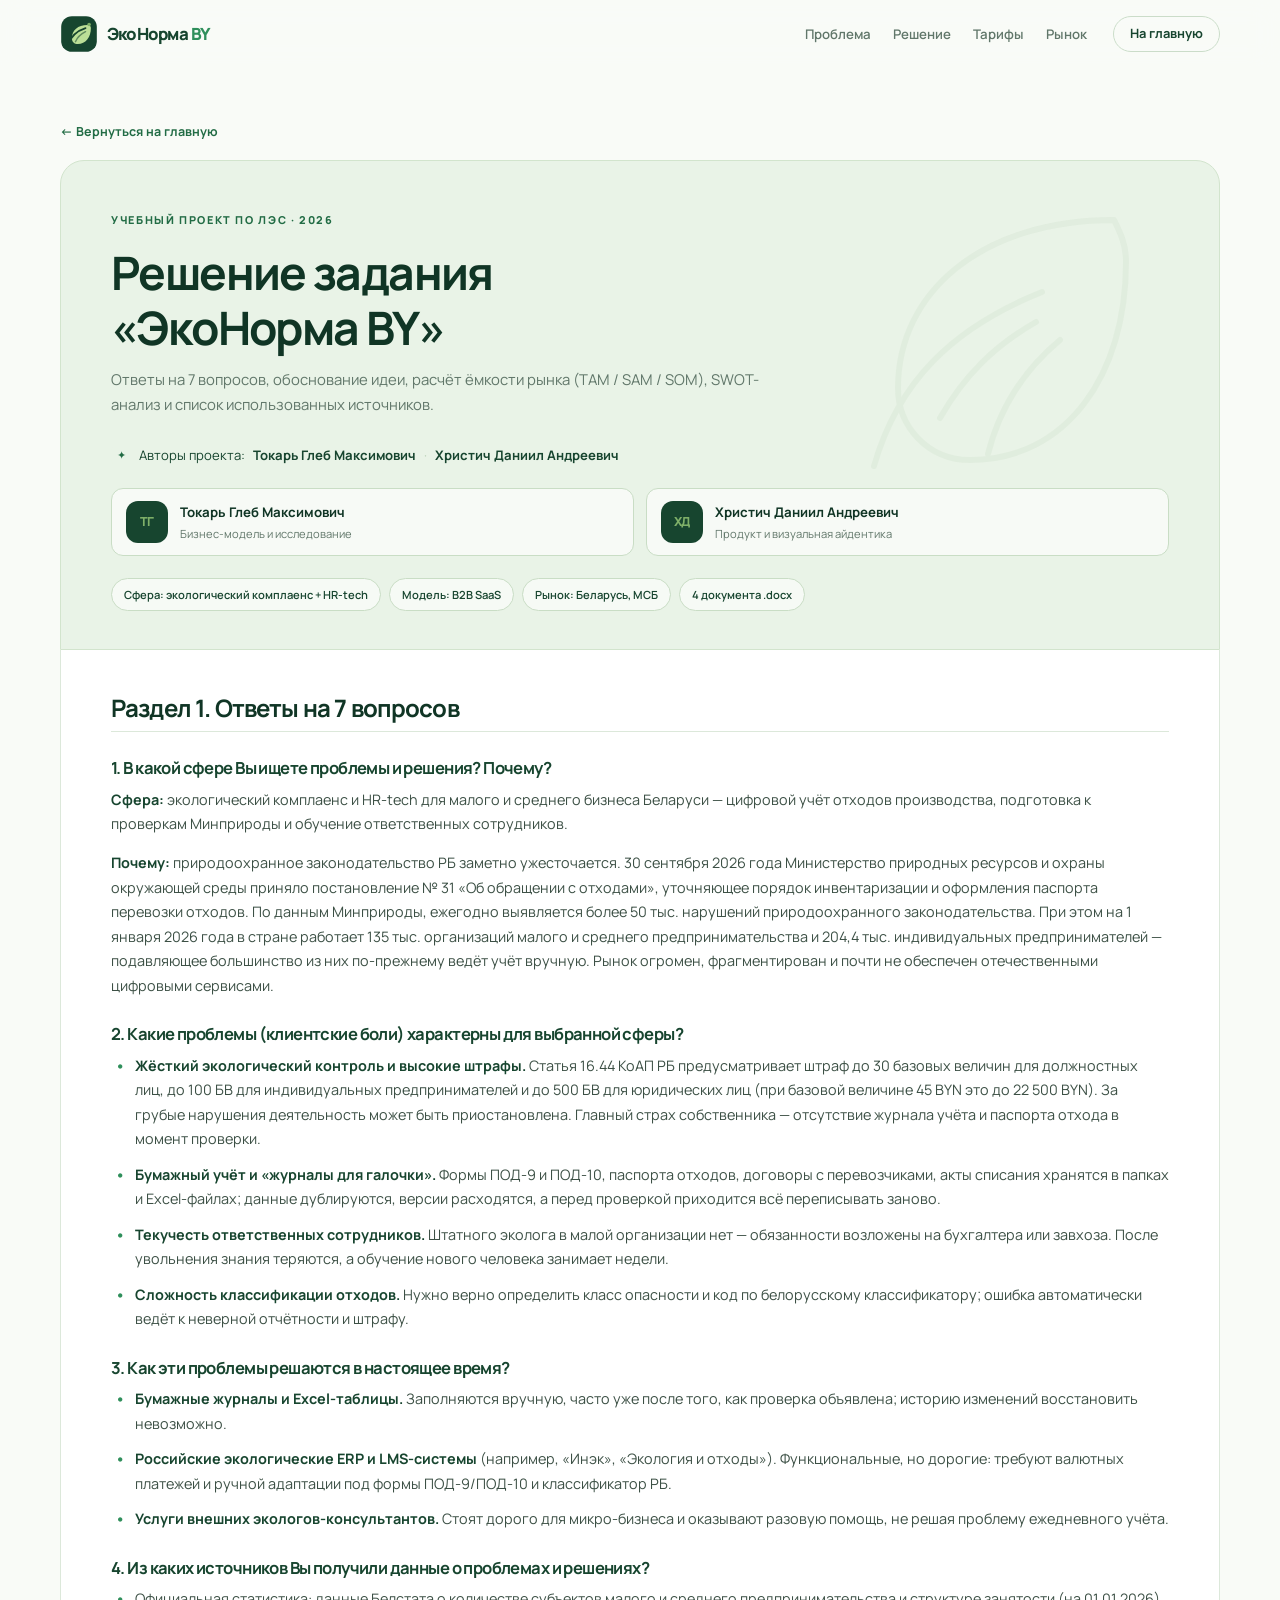
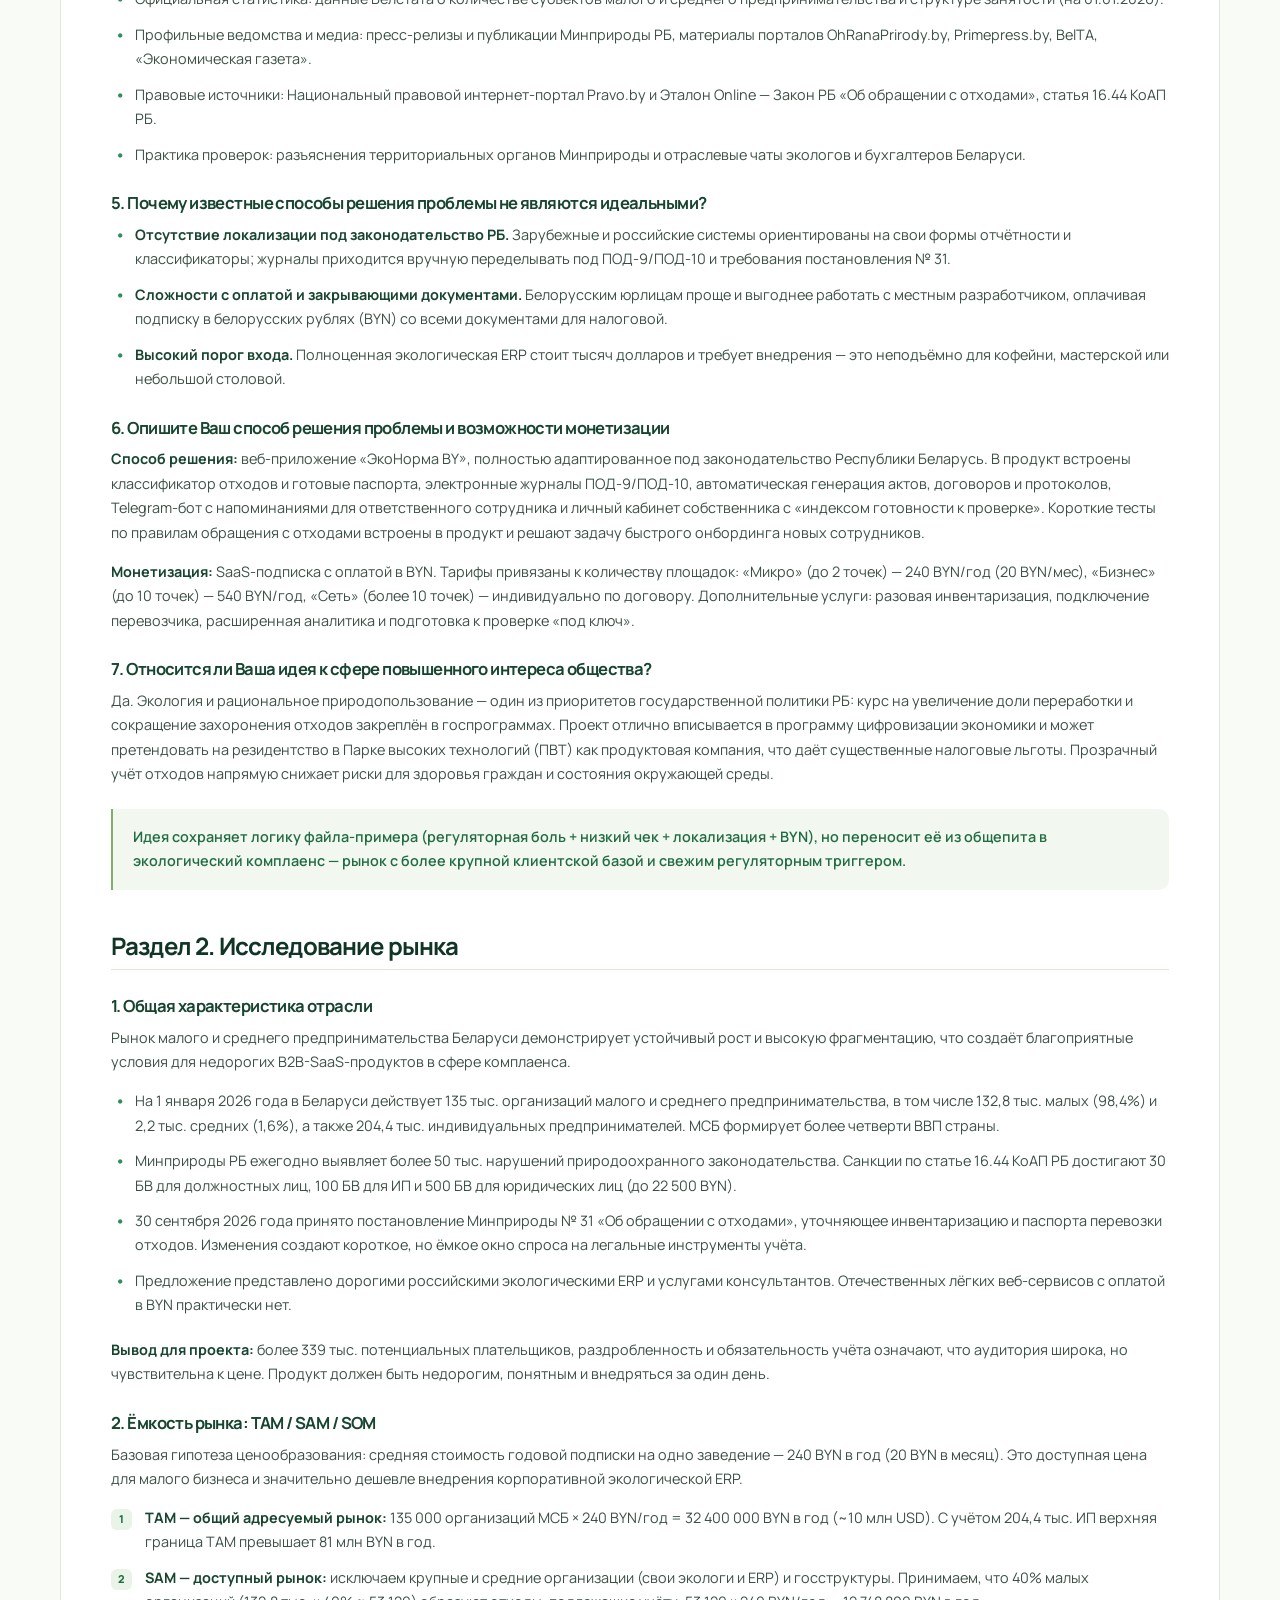
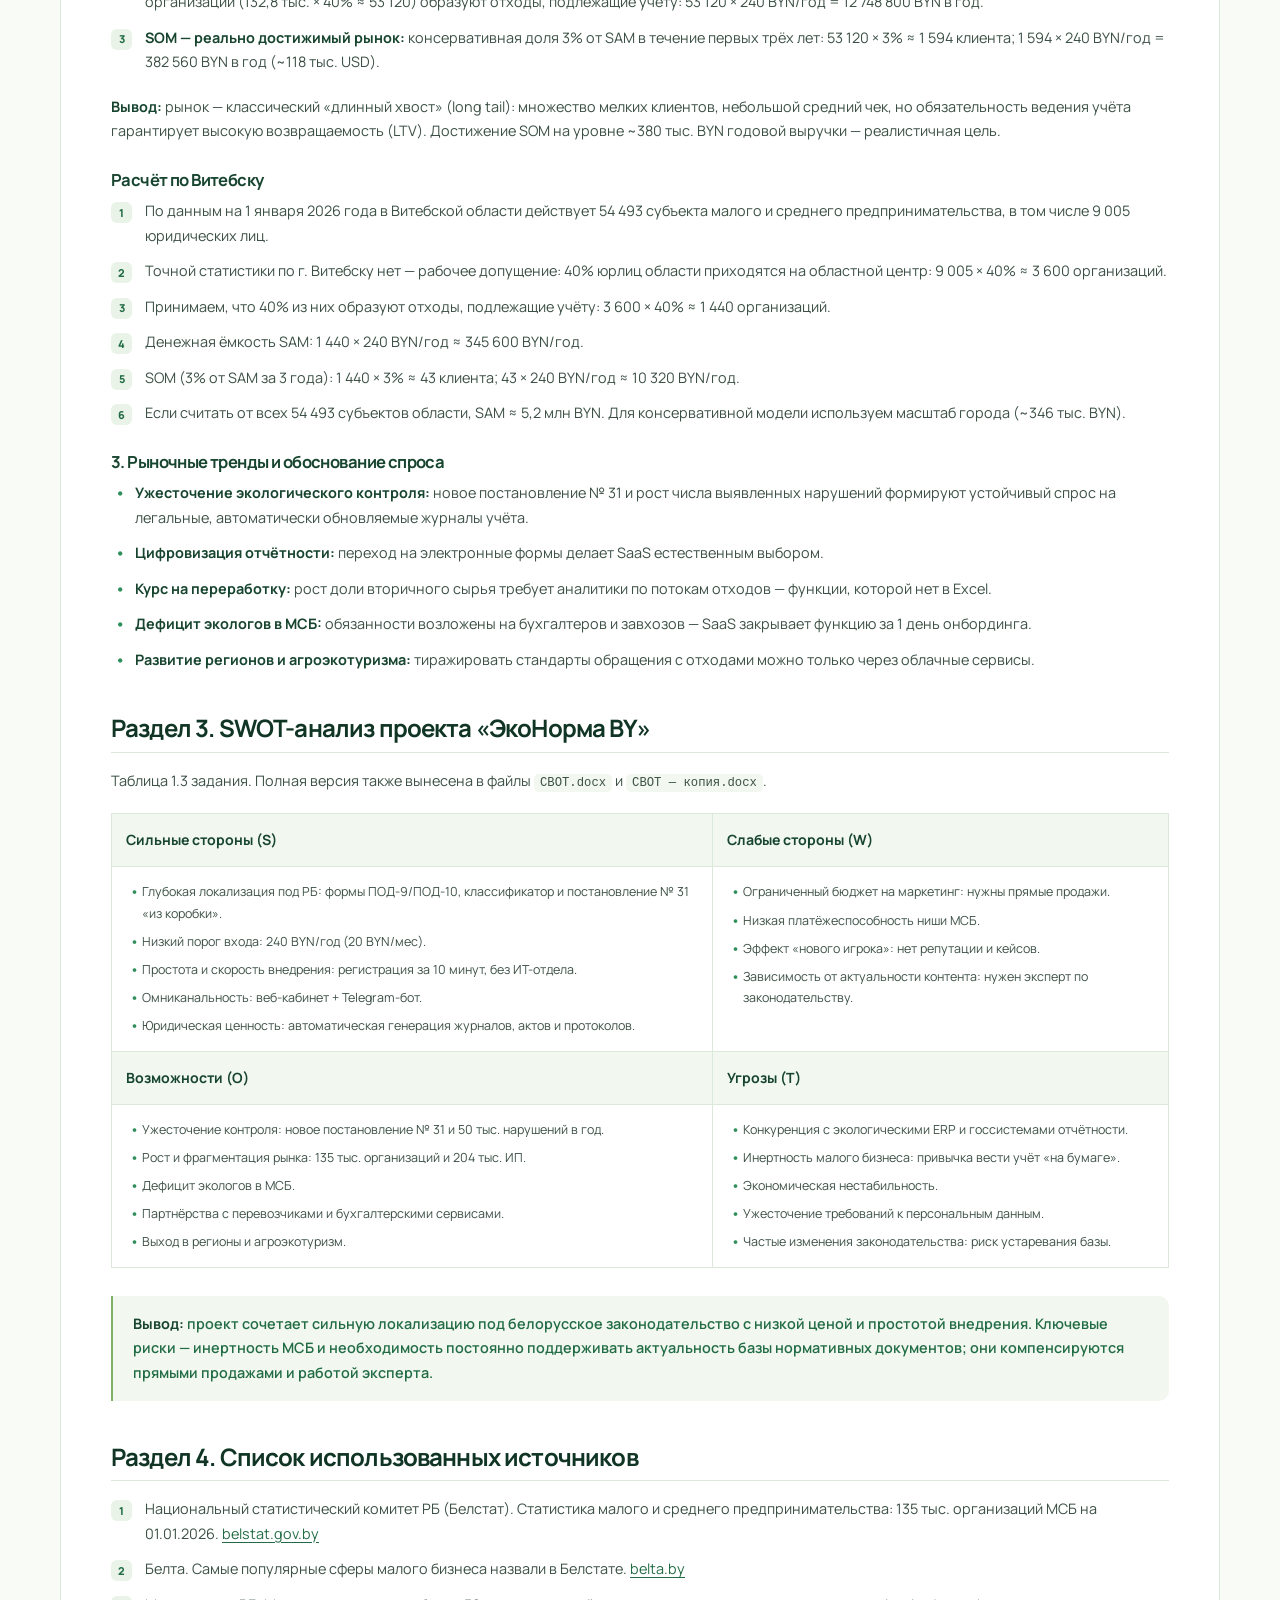
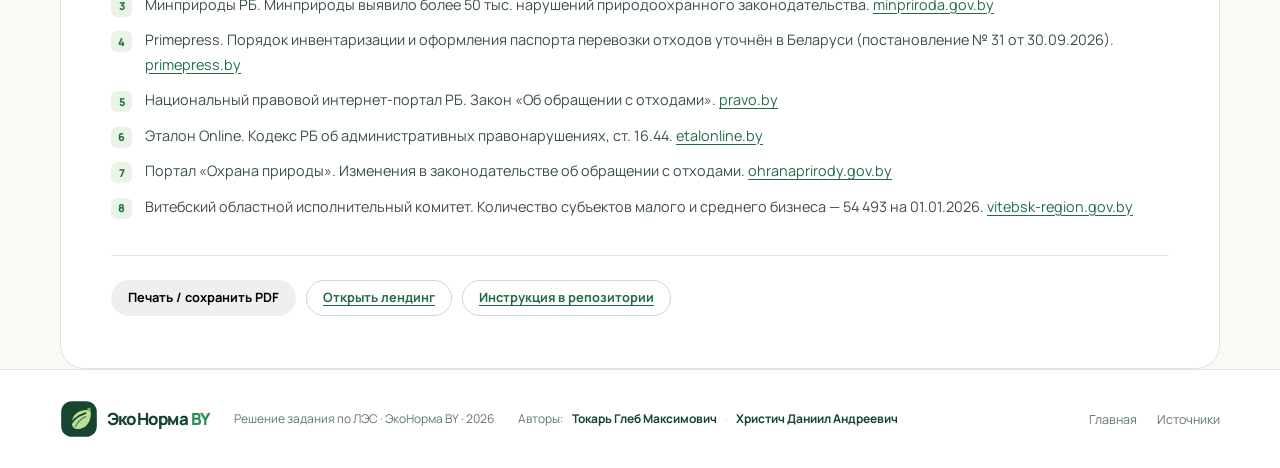
==== commit 3cc1e6ee: "Add distinctive logo identity, fix clipped hero art, add animations and prominent author blocks" ====
--- a/reshenie.html
+++ b/reshenie.html
@@ -5,7 +5,7 @@
   <meta name="viewport" content="width=device-width, initial-scale=1.0">
   <meta name="description" content="Полное решение задания: проект «ЭкоНорма BY» — 7 вопросов, исследование рынка TAM/SAM/SOM, SWOT-анализ и источники.">
   <title>Решение задания — ЭкоНорма BY</title>
-  <link rel="icon" href="data:image/svg+xml,%3Csvg xmlns='http://www.w3.org/2000/svg' viewBox='0 0 32 32'%3E%3Crect width='32' height='32' rx='9' fill='%230c2a22'/%3E%3Cpath d='M25 7C14 7 8 12 8 20a6 6 0 0 0 6 6c8 0 12-6 12-16 0-2-1-3-1-3z' fill='none' stroke='%23bdf25b' stroke-width='2'/%3E%3C/svg%3E">
+  <link rel="icon" href="assets/logo.svg" type="image/svg+xml">
   <link rel="preconnect" href="https://fonts.googleapis.com">
   <link rel="preconnect" href="https://fonts.gstatic.com" crossorigin>
   <link href="https://fonts.googleapis.com/css2?family=Manrope:wght@400;500;600;700;800&amp;display=swap" rel="stylesheet">
@@ -19,7 +19,7 @@
     <div class="container header-inner">
       <a class="brand" href="index.html" aria-label="ЭкоНорма BY — на главную">
         <span class="brand-mark" aria-hidden="true">
-          <svg viewBox="0 0 24 24" fill="none" stroke="currentColor" stroke-width="1.8" stroke-linecap="round" stroke-linejoin="round"><path d="M20 4C10 4 5 9 5 16a5 5 0 0 0 5 5c7 0 11-5 11-14 0-2-1-3-1-3z"/><path d="M3 21c2-6 6-9 13-11"/></svg>
+          <svg viewBox="0 0 64 64" role="img" aria-label="ЭкоНорма BY"><rect x="2" y="2" width="60" height="60" rx="18" fill="#17452f"/><path d="M46 17c-16 0-26 9-26 22 0 6 4 10 10 10 13 0 22-11 22-27 0-3-2-5-6-5z" fill="#bcdf97"/><path d="M13 51c5-15 14-24 30-29" fill="none" stroke="#17452f" stroke-width="3" stroke-linecap="round"/><path d="M26 45c3-7 9-13 17-17" fill="none" stroke="#17452f" stroke-width="2.4" stroke-linecap="round" opacity=".55"/><circle cx="49" cy="16" r="3" fill="#7fb069"/></svg>
         </span>
         <span class="brand-name">ЭкоНорма<span class="brand-suffix">BY</span></span>
       </a>
@@ -47,7 +47,11 @@
           <span class="kicker">Учебный проект по ЛЭС · 2026</span>
           <h1>Решение задания<br>«ЭкоНорма BY»</h1>
           <p>Ответы на 7 вопросов, обоснование идеи, расчёт ёмкости рынка (TAM / SAM / SOM), SWOT-анализ и список использованных источников.</p>
-          <div class="author-line"><span>Авторы проекта:</span><b>Токарь Глеб Максимович</b><span class="sep">·</span><b>Христич Даниил Андреевич</b></div>
+          <div class="author-line author-line-strong"><span class="author-badge">✦</span><span>Авторы проекта:</span><b>Токарь Глеб Максимович</b><span class="sep">·</span><b>Христич Даниил Андреевич</b></div>
+          <div class="authors-inline">
+            <div><span class="author-avatar">ТГ</span><strong>Токарь Глеб Максимович</strong><small>Бизнес-модель и исследование</small></div>
+            <div><span class="author-avatar">ХД</span><strong>Христич Даниил Андреевич</strong><small>Продукт и визуальная айдентика</small></div>
+          </div>
           <div class="doc-meta">
             <span>Сфера: экологический комплаенс + HR-tech</span>
             <span>Модель: B2B SaaS</span>
@@ -217,7 +221,7 @@
     <div class="container footer-inner">
       <a class="brand" href="index.html">
         <span class="brand-mark" aria-hidden="true">
-          <svg viewBox="0 0 24 24" fill="none" stroke="currentColor" stroke-width="1.8" stroke-linecap="round" stroke-linejoin="round"><path d="M20 4C10 4 5 9 5 16a5 5 0 0 0 5 5c7 0 11-5 11-14 0-2-1-3-1-3z"/><path d="M3 21c2-6 6-9 13-11"/></svg>
+          <svg viewBox="0 0 64 64" role="img" aria-label="ЭкоНорма BY"><rect x="2" y="2" width="60" height="60" rx="18" fill="#17452f"/><path d="M46 17c-16 0-26 9-26 22 0 6 4 10 10 10 13 0 22-11 22-27 0-3-2-5-6-5z" fill="#bcdf97"/><path d="M13 51c5-15 14-24 30-29" fill="none" stroke="#17452f" stroke-width="3" stroke-linecap="round"/><path d="M26 45c3-7 9-13 17-17" fill="none" stroke="#17452f" stroke-width="2.4" stroke-linecap="round" opacity=".55"/><circle cx="49" cy="16" r="3" fill="#7fb069"/></svg>
         </span>
         <span class="brand-name">ЭкоНорма<span class="brand-suffix">BY</span></span>
       </a>
--- a/assets/styles.css
+++ b/assets/styles.css
@@ -26,7 +26,7 @@
 
 *, *::before, *::after { box-sizing: border-box; }
 
-html { scroll-behavior: smooth; scroll-padding-top: 78px; }
+html { scroll-behavior: smooth; scroll-padding-top: 78px; overflow-x: clip; }
 
 body {
   margin: 0;
@@ -35,7 +35,7 @@
   background: var(--cream);
   line-height: 1.7;
   -webkit-font-smoothing: antialiased;
-  overflow-x: hidden;
+  overflow-x: clip;
 }
 
 img, svg { display: block; max-width: 100%; }
@@ -91,10 +91,14 @@
 .header-inner { display: flex; align-items: center; gap: 26px; min-height: 68px; }
 .brand { display: inline-flex; align-items: center; gap: 9px; flex: 0 0 auto; }
 .brand-mark {
-  width: 34px; height: 34px; border-radius: 10px; display: grid; place-items: center;
-  background: var(--mint); color: var(--green-dark);
-}
-.brand-mark svg { width: 21px; height: 21px; }
+  width: 38px; height: 38px; flex: 0 0 38px; display: grid; place-items: center;
+  border-radius: 12px; animation: logoIn .8s cubic-bezier(.2,.8,.2,1) both;
+}
+.brand-mark svg { width: 100%; height: 100%; }
+@keyframes logoIn {
+  from { opacity: 0; transform: scale(.72) rotate(-14deg); }
+  to { opacity: 1; transform: scale(1) rotate(0); }
+}
 .brand-name { font-size: 1.05rem; font-weight: 800; letter-spacing: -.045em; color: var(--forest); }
 .brand-suffix { color: var(--green); margin-left: 3px; }
 .nav { display: flex; align-items: center; gap: 22px; margin-left: auto; }
@@ -118,8 +122,15 @@
 /* ---------------- Leaf decorations ---------------- */
 .leaf-deco { position: absolute; pointer-events: none; color: var(--sage); opacity: .55; }
 .leaf-deco svg { width: 100%; height: 100%; }
-.leaf-hero { width: 420px; height: 420px; right: -60px; top: -70px; opacity: .28; transform: rotate(18deg); }
-.leaf-small { width: 90px; height: 90px; left: -32px; bottom: -30px; opacity: .35; transform: rotate(-25deg); }
+.leaf-hero {
+  width: 300px; height: 300px; right: 6%; top: 6%; opacity: .16;
+  transform-origin: 60% 70%; animation: leafSway 9s ease-in-out infinite;
+}
+.leaf-small { width: 90px; height: 90px; left: 2%; bottom: 4%; opacity: .3; transform: rotate(-25deg); }
+@keyframes leafSway {
+  0%, 100% { transform: rotate(10deg) translateY(0); }
+  50% { transform: rotate(15deg) translateY(-8px); }
+}
 .leaf-divider { display: flex; align-items: center; justify-content: center; gap: 14px; color: var(--sage); margin: 0 auto; }
 .leaf-divider::before, .leaf-divider::after { content: ""; height: 1px; width: 70px; background: var(--line); }
 .leaf-divider svg { width: 20px; height: 20px; }
@@ -131,6 +142,30 @@
   padding: 76px 0 88px;
   border-bottom: 1px solid var(--line);
 }
+.hero-emblem {
+  position: absolute; z-index: 3; width: 74px; height: 74px; left: -14px; top: 8px;
+  border-radius: 22px; background: var(--paper); border: 1px solid var(--line);
+  display: grid; place-items: center; box-shadow: 0 12px 30px rgba(23,69,47,.08);
+  animation: emblemFloat 6s ease-in-out infinite;
+}
+.hero-emblem svg { width: 46px; height: 46px; }
+@keyframes emblemFloat {
+  0%, 100% { transform: translateY(0) rotate(-3deg); }
+  50% { transform: translateY(-8px) rotate(3deg); }
+}
+.scroll-hint {
+  display: inline-flex; align-items: center; gap: 9px; margin-top: 34px;
+  font-size: .72rem; color: var(--muted); letter-spacing: .04em;
+}
+.scroll-hint i { display: block; width: 1px; height: 26px; background: var(--sage); position: relative; overflow: hidden; }
+.scroll-hint i::after {
+  content: ""; position: absolute; inset: 0; background: var(--green);
+  animation: scrollLine 2s ease-in-out infinite;
+}
+@keyframes scrollLine {
+  0% { transform: translateY(-100%); }
+  60%, 100% { transform: translateY(100%); }
+}
 .hero-grid {
   position: relative; z-index: 2; display: grid; grid-template-columns: 1fr .9fr;
   gap: 64px; align-items: center;
@@ -142,6 +177,16 @@
 }
 .eyebrow { padding: 7px 13px; border: 1px solid #cfe2ca; border-radius: 100px; background: rgba(255,255,255,.6); }
 .pulse { width: 6px; height: 6px; border-radius: 50%; background: var(--leaf); }
+.hero .eyebrow { animation: fadeUp .7s .05s both; }
+.hero h1 { animation: fadeUp .7s .14s both; }
+.hero-lead { animation: fadeUp .7s .22s both; }
+.hero-actions { animation: fadeUp .7s .3s both; }
+.hero-footnote, .hero .scroll-hint { animation: fadeUp .7s .38s both; }
+.hero-visual { animation: fadeUp .8s .2s both; }
+@keyframes fadeUp {
+  from { opacity: 0; transform: translateY(18px); }
+  to { opacity: 1; transform: translateY(0); }
+}
 .hero h1 {
   font-size: clamp(2.5rem, 4.6vw, 3.9rem); line-height: 1.1; margin: 24px 0 20px;
   color: var(--forest-deep); letter-spacing: -.055em;
@@ -156,6 +201,12 @@
 }
 .author-line b { color: var(--forest); font-weight: 700; }
 .author-line .sep { color: var(--sage); }
+.author-badge {
+  width: 20px; height: 20px; border-radius: 6px; display: inline-grid; place-items: center;
+  background: var(--mint); color: var(--green-dark); font-size: .7rem;
+}
+.hero .author-line { color: var(--forest); font-size: .82rem; }
+.hero .author-line b { color: var(--green-dark); font-weight: 800; }
 
 /* ---------------- Minimal dashboard mock ---------------- */
 .hero-visual { position: relative; }
@@ -181,8 +232,12 @@
 }
 .gauge-row { display: flex; align-items: center; gap: 20px; margin: 20px 0 0; }
 .gauge {
-  flex: 0 0 104px; height: 104px; border-radius: 50%; display: grid; place-items: center;
-  background: conic-gradient(var(--green) 0 92%, var(--mint) 92% 100%);
+  position: relative; flex: 0 0 104px; height: 104px; border-radius: 50%; display: grid; place-items: center;
+  background: conic-gradient(var(--green) calc(var(--gauge, 0) * 1%), var(--mint) 0);
+}
+.gauge::after {
+  content: ""; position: absolute; width: 104px; height: 104px; border-radius: 50%;
+  border: 1px solid var(--line); pointer-events: none;
 }
 .gauge-inner {
   width: 82px; height: 82px; border-radius: 50%; background: #fff; display: grid;
@@ -192,7 +247,15 @@
 .gauge-inner strong span { font-size: .9rem; }
 .gauge-inner small { font-size: .6rem; color: var(--muted); }
 .mock-list { flex: 1; display: grid; gap: 9px; margin: 0; font-size: .74rem; color: var(--ink); }
-.mock-list li { display: flex; align-items: center; gap: 8px; }
+.mock-list li { display: flex; align-items: center; gap: 8px; opacity: 0; animation: rowIn .5s forwards; }
+.mock-list li:nth-child(1) { animation-delay: .65s; }
+.mock-list li:nth-child(2) { animation-delay: .78s; }
+.mock-list li:nth-child(3) { animation-delay: .91s; }
+.mock-list li:nth-child(4) { animation-delay: 1.04s; }
+@keyframes rowIn {
+  from { opacity: 0; transform: translateX(10px); }
+  to { opacity: 1; transform: translateX(0); }
+}
 .mock-ok, .mock-warn {
   width: 17px; height: 17px; flex: 0 0 17px; border-radius: 50%; display: grid;
   place-items: center; font-size: .63rem; font-weight: 800;
@@ -393,6 +456,31 @@
 .sources-list li::before { content: "0" counter(src); color: var(--green); font-weight: 800; font-size: .72rem; }
 .sources-list a:hover { color: var(--green-dark); text-decoration: underline; text-underline-offset: 3px; }
 
+/* ---------------- Authors ---------------- */
+.authors-section { background: var(--paper); }
+.authors { display: grid; grid-template-columns: repeat(2, 1fr); gap: 18px; max-width: 820px; margin: 0 auto; }
+.author-card {
+  display: flex; align-items: center; gap: 18px; padding: 24px 26px;
+  background: var(--mint-2); border: 1px solid var(--line); border-radius: var(--radius);
+}
+.author-avatar {
+  flex: 0 0 54px; width: 54px; height: 54px; border-radius: 16px;
+  display: grid; place-items: center; background: var(--forest); color: var(--leaf);
+  font-weight: 800; font-size: .95rem; letter-spacing: -.03em;
+}
+.author-card h3 { font-size: 1.05rem; margin: 0 0 4px; color: var(--forest-deep); }
+.author-card p { margin: 0; font-size: .8rem; color: var(--muted); }
+.authors-inline { display: grid; grid-template-columns: repeat(2, 1fr); gap: 12px; margin: 22px 0 6px; }
+.authors-inline > div {
+  display: grid; grid-template-columns: 42px 1fr; grid-template-rows: auto auto;
+  column-gap: 12px; align-items: center; padding: 12px 14px;
+  background: rgba(255,255,255,.65); border: 1px solid #c9ddc5; border-radius: 12px;
+}
+.authors-inline .author-avatar { grid-row: 1 / 3; flex-basis: 42px; width: 42px; height: 42px; border-radius: 12px; font-size: .78rem; }
+.authors-inline strong { font-size: .83rem; color: var(--forest-deep); }
+.authors-inline small { font-size: .7rem; color: var(--muted); }
+.author-line-strong { color: var(--forest); font-size: .82rem; }
+
 /* ---------------- CTA ---------------- */
 .cta { background: var(--forest); color: #fff; padding: 70px 0; }
 .cta-inner { display: grid; grid-template-columns: 1.1fr .9fr; gap: 48px; align-items: center; }
@@ -422,6 +510,18 @@
 /* ---------------- Reveal ---------------- */
 .js .reveal { opacity: 0; transform: translateY(16px); transition: opacity .55s ease, transform .55s ease; }
 .js .reveal.visible { opacity: 1; transform: none; }
+.js .cards .reveal:nth-child(2),
+.js .steps .reveal:nth-child(2),
+.js .market-grid .reveal:nth-child(2),
+.js .tariffs .reveal:nth-child(2),
+.js .swot-grid .reveal:nth-child(2) { transition-delay: .08s; }
+.js .cards .reveal:nth-child(3),
+.js .steps .reveal:nth-child(3),
+.js .market-grid .reveal:nth-child(3),
+.js .tariffs .reveal:nth-child(3),
+.js .swot-grid .reveal:nth-child(3) { transition-delay: .16s; }
+.js .steps .reveal:nth-child(4),
+.js .swot-grid .reveal:nth-child(4) { transition-delay: .24s; }
 
 /* ---------------- Solution page ---------------- */
 .solution-hero { padding: 48px 0 0; }
@@ -488,8 +588,9 @@
   .hero-lead { margin-inline: auto; }
   .hero-actions, .eyebrow, .author-line { justify-content: center; }
   .hero-visual { max-width: 540px; margin-inline: auto; width: 100%; }
-  .leaf-hero { opacity: .16; }
-  .cards-3, .market-grid, .tariffs { grid-template-columns: repeat(2, 1fr); }
+  .leaf-hero { opacity: .12; }
+  .hero-emblem { left: 0; width: 62px; height: 62px; }
+  .cards-3, .market-grid, .tariffs, .authors, .authors-inline { grid-template-columns: repeat(2, 1fr); }
   .compare { grid-template-columns: 1fr; gap: 12px; }
   .compare-col:first-child, .compare-col-accent { border-radius: var(--radius); }
   .compare-divider { min-height: 50px; }
@@ -507,7 +608,7 @@
   .stats-grid { grid-template-columns: repeat(2, 1fr); }
   .stat:nth-child(2) { border-right: 0; }
   .stat:nth-child(-n+2) { border-bottom: 1px solid var(--line); }
-  .cards-3, .market-grid, .tariffs, .swot-grid, .steps { grid-template-columns: 1fr; }
+  .cards-3, .market-grid, .tariffs, .swot-grid, .steps, .authors, .authors-inline { grid-template-columns: 1fr; }
   .steps { gap: 12px; }
   .step::after { display: none !important; }
   .demo-panel { padding: 22px; }
@@ -521,6 +622,7 @@
   .brand-name { font-size: .95rem; }
   .header-actions .btn-ghost { display: none; }
   .hero h1 { font-size: 2rem; }
+  .hero-emblem { display: none; }
   .mock-body { padding: 16px; }
   .gauge-row { gap: 12px; }
   .gauge { flex-basis: 90px; height: 90px; }
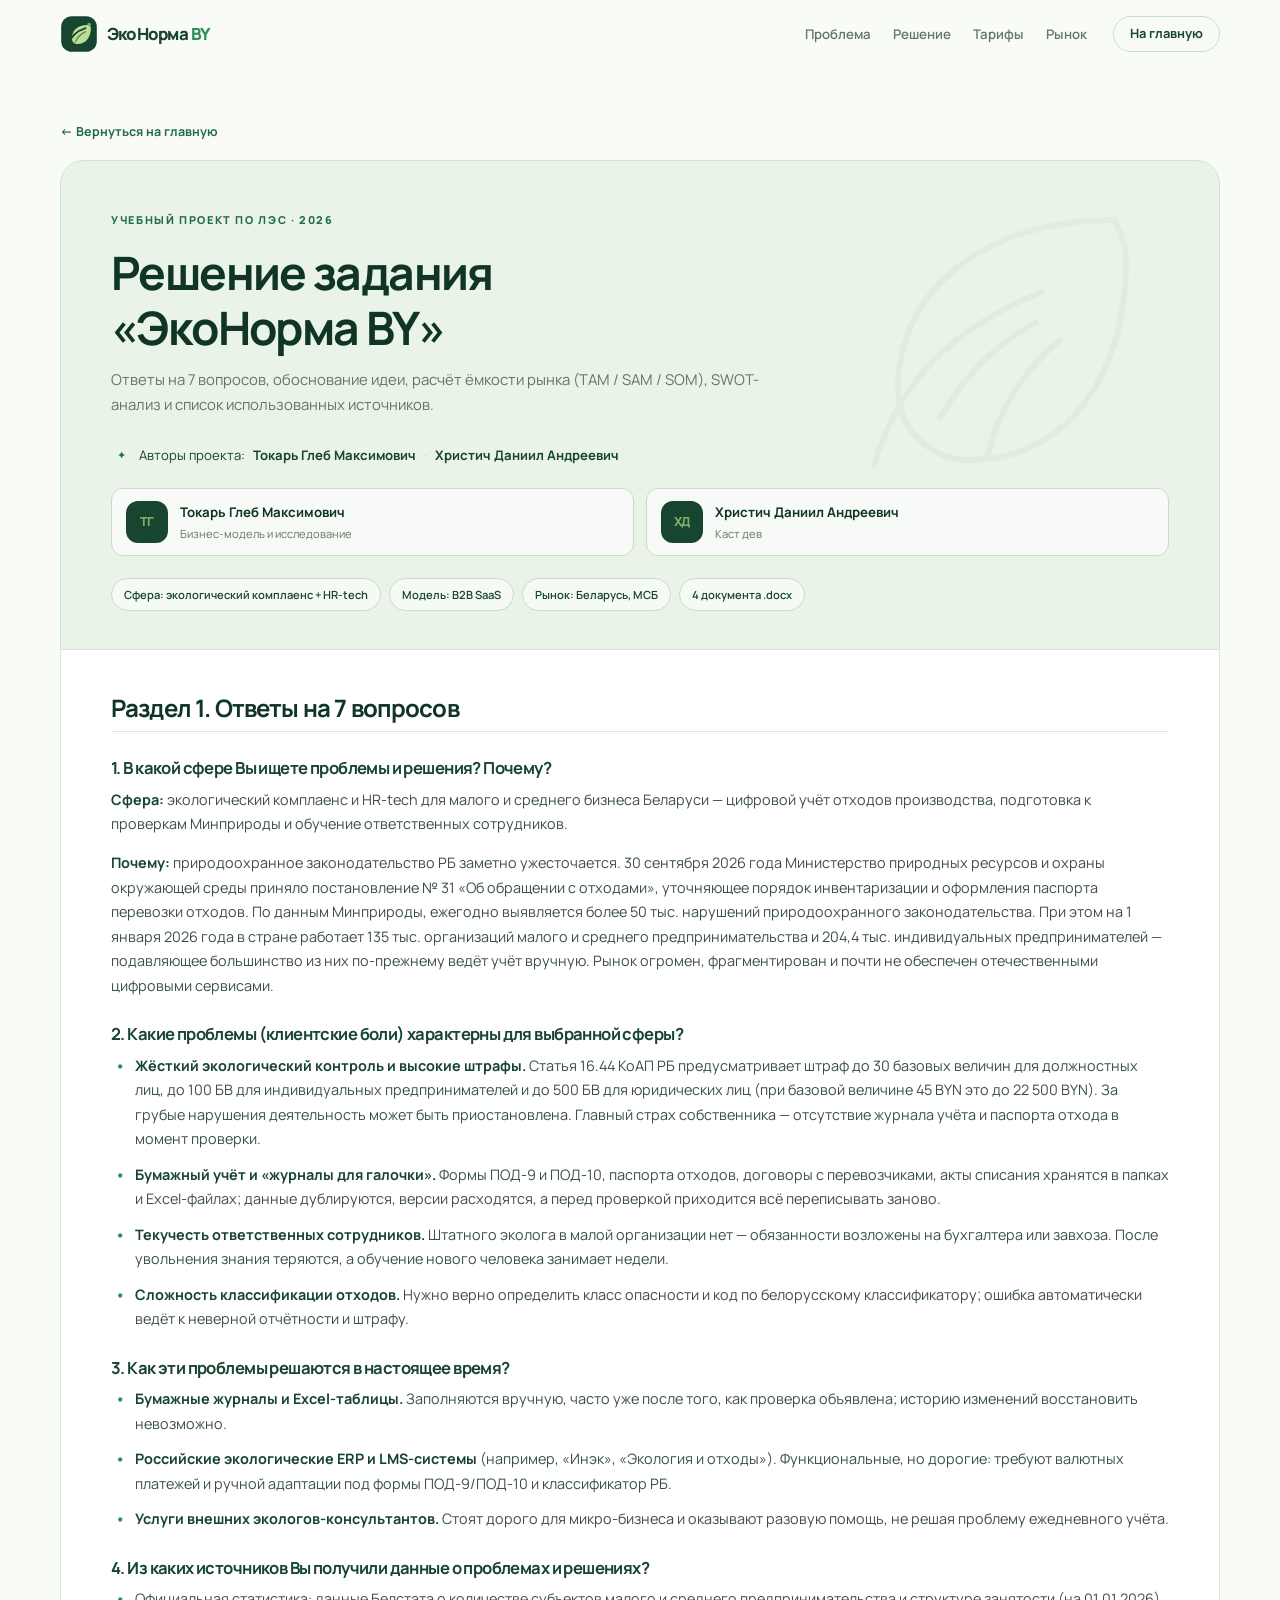
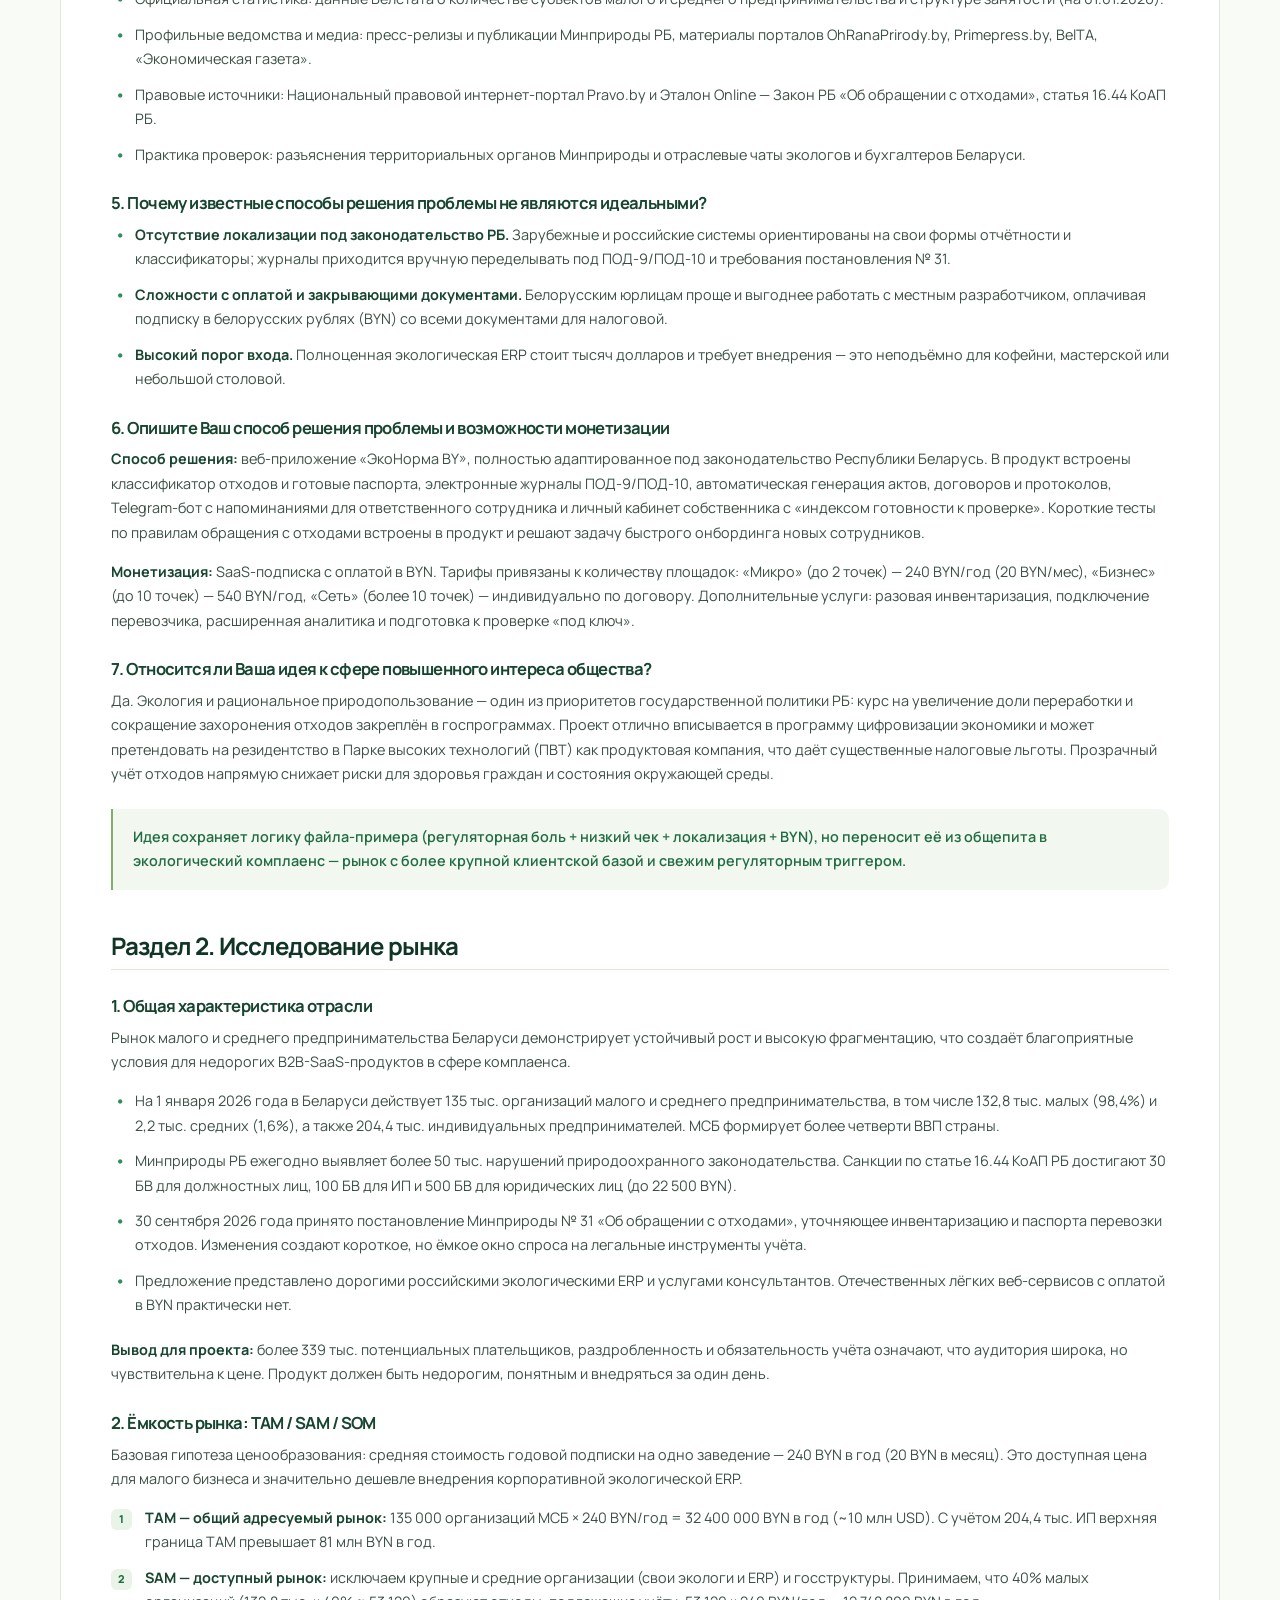
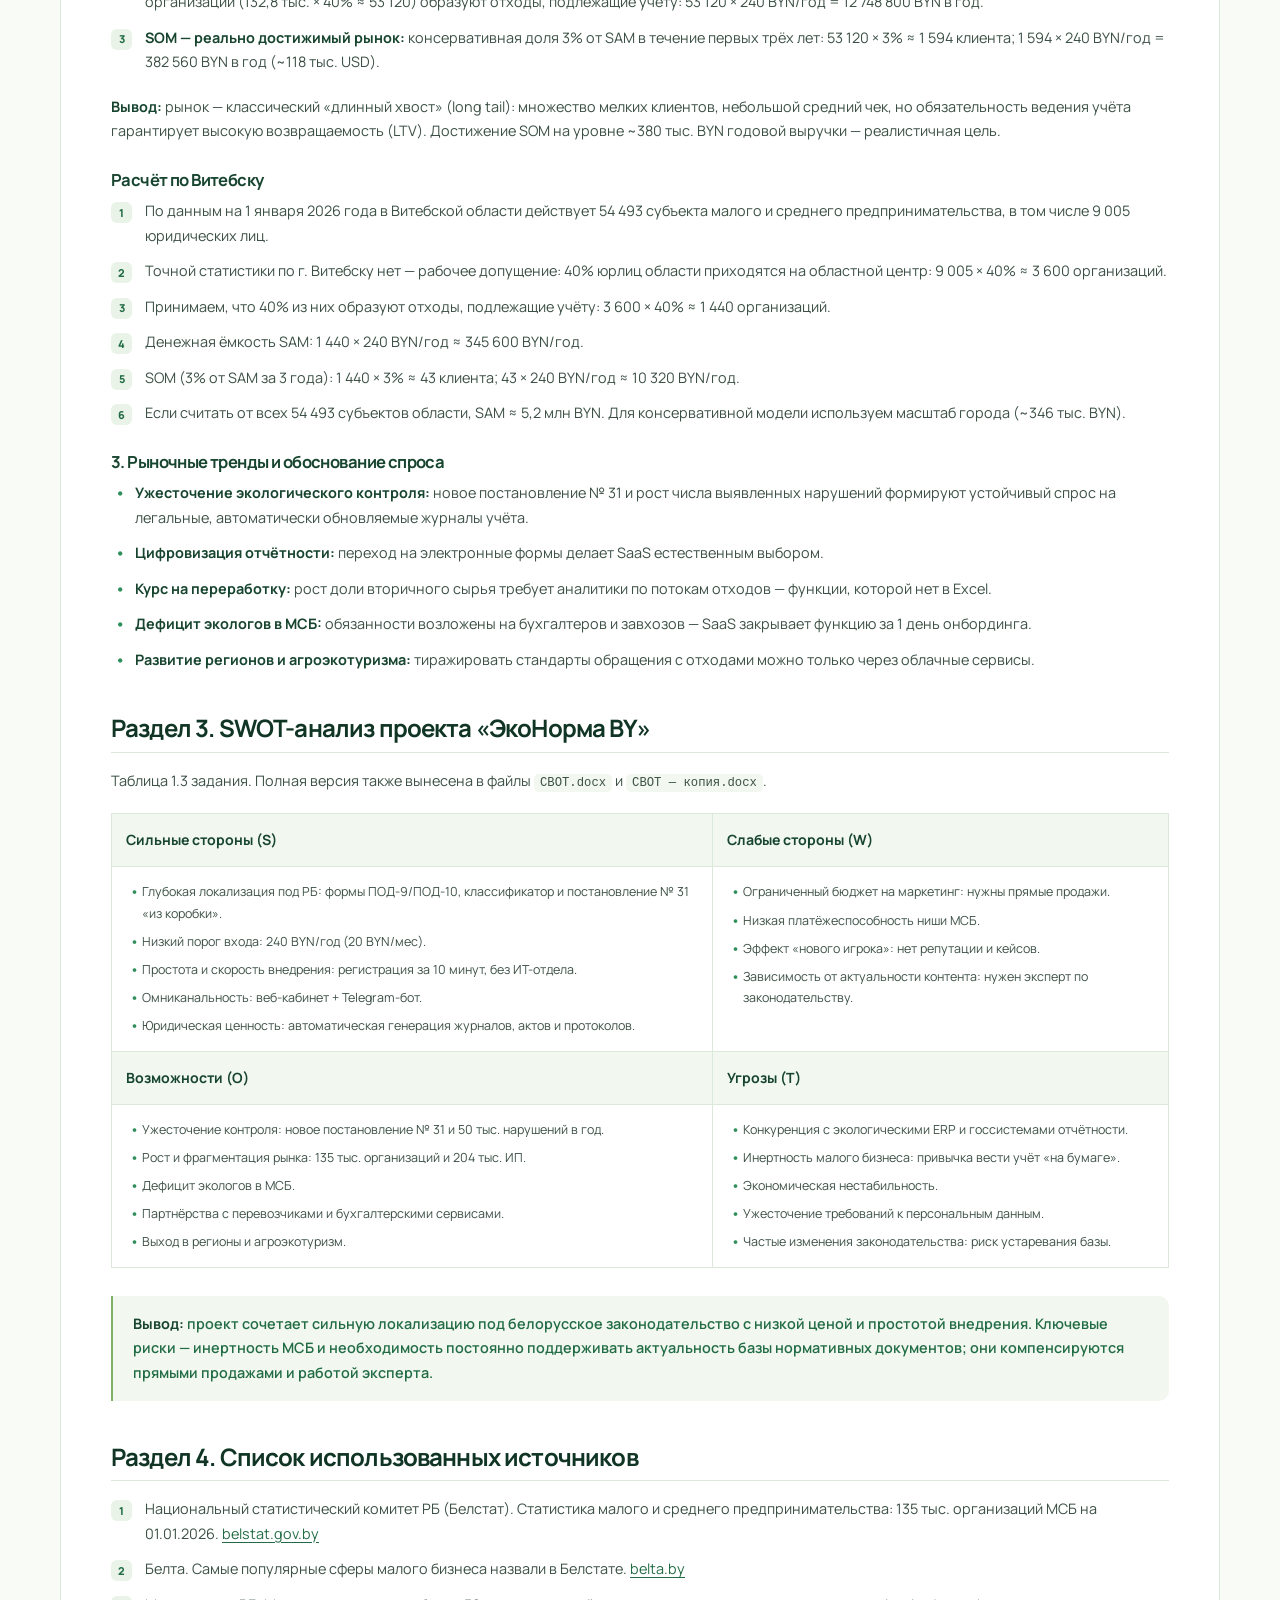
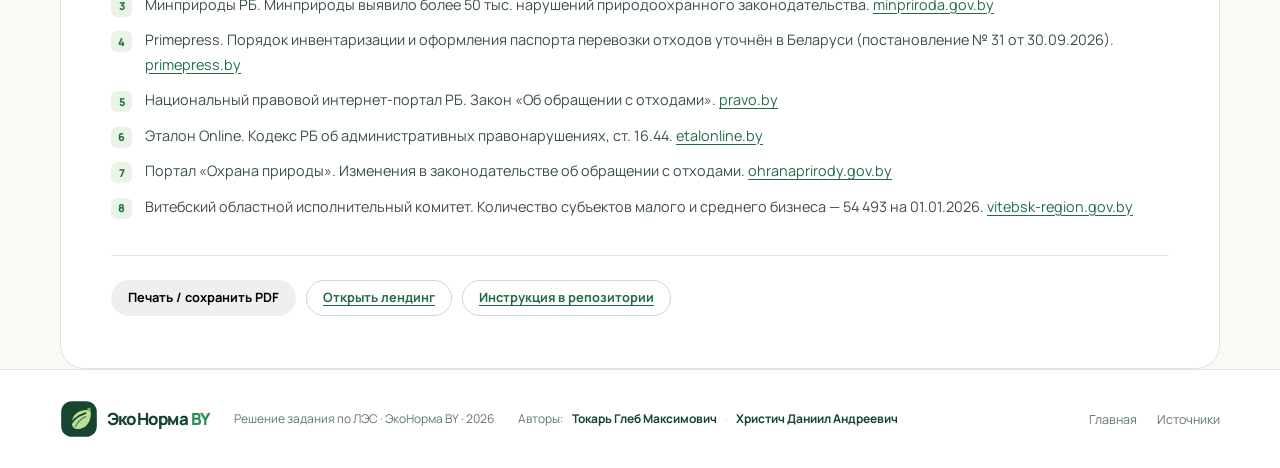
==== commit d6d89425: "Update author role to custdev" ====
--- a/reshenie.html
+++ b/reshenie.html
@@ -50,7 +50,7 @@
           <div class="author-line author-line-strong"><span class="author-badge">✦</span><span>Авторы проекта:</span><b>Токарь Глеб Максимович</b><span class="sep">·</span><b>Христич Даниил Андреевич</b></div>
           <div class="authors-inline">
             <div><span class="author-avatar">ТГ</span><strong>Токарь Глеб Максимович</strong><small>Бизнес-модель и исследование</small></div>
-            <div><span class="author-avatar">ХД</span><strong>Христич Даниил Андреевич</strong><small>Продукт и визуальная айдентика</small></div>
+            <div><span class="author-avatar">ХД</span><strong>Христич Даниил Андреевич</strong><small>Каст дев</small></div>
           </div>
           <div class="doc-meta">
             <span>Сфера: экологический комплаенс + HR-tech</span>
